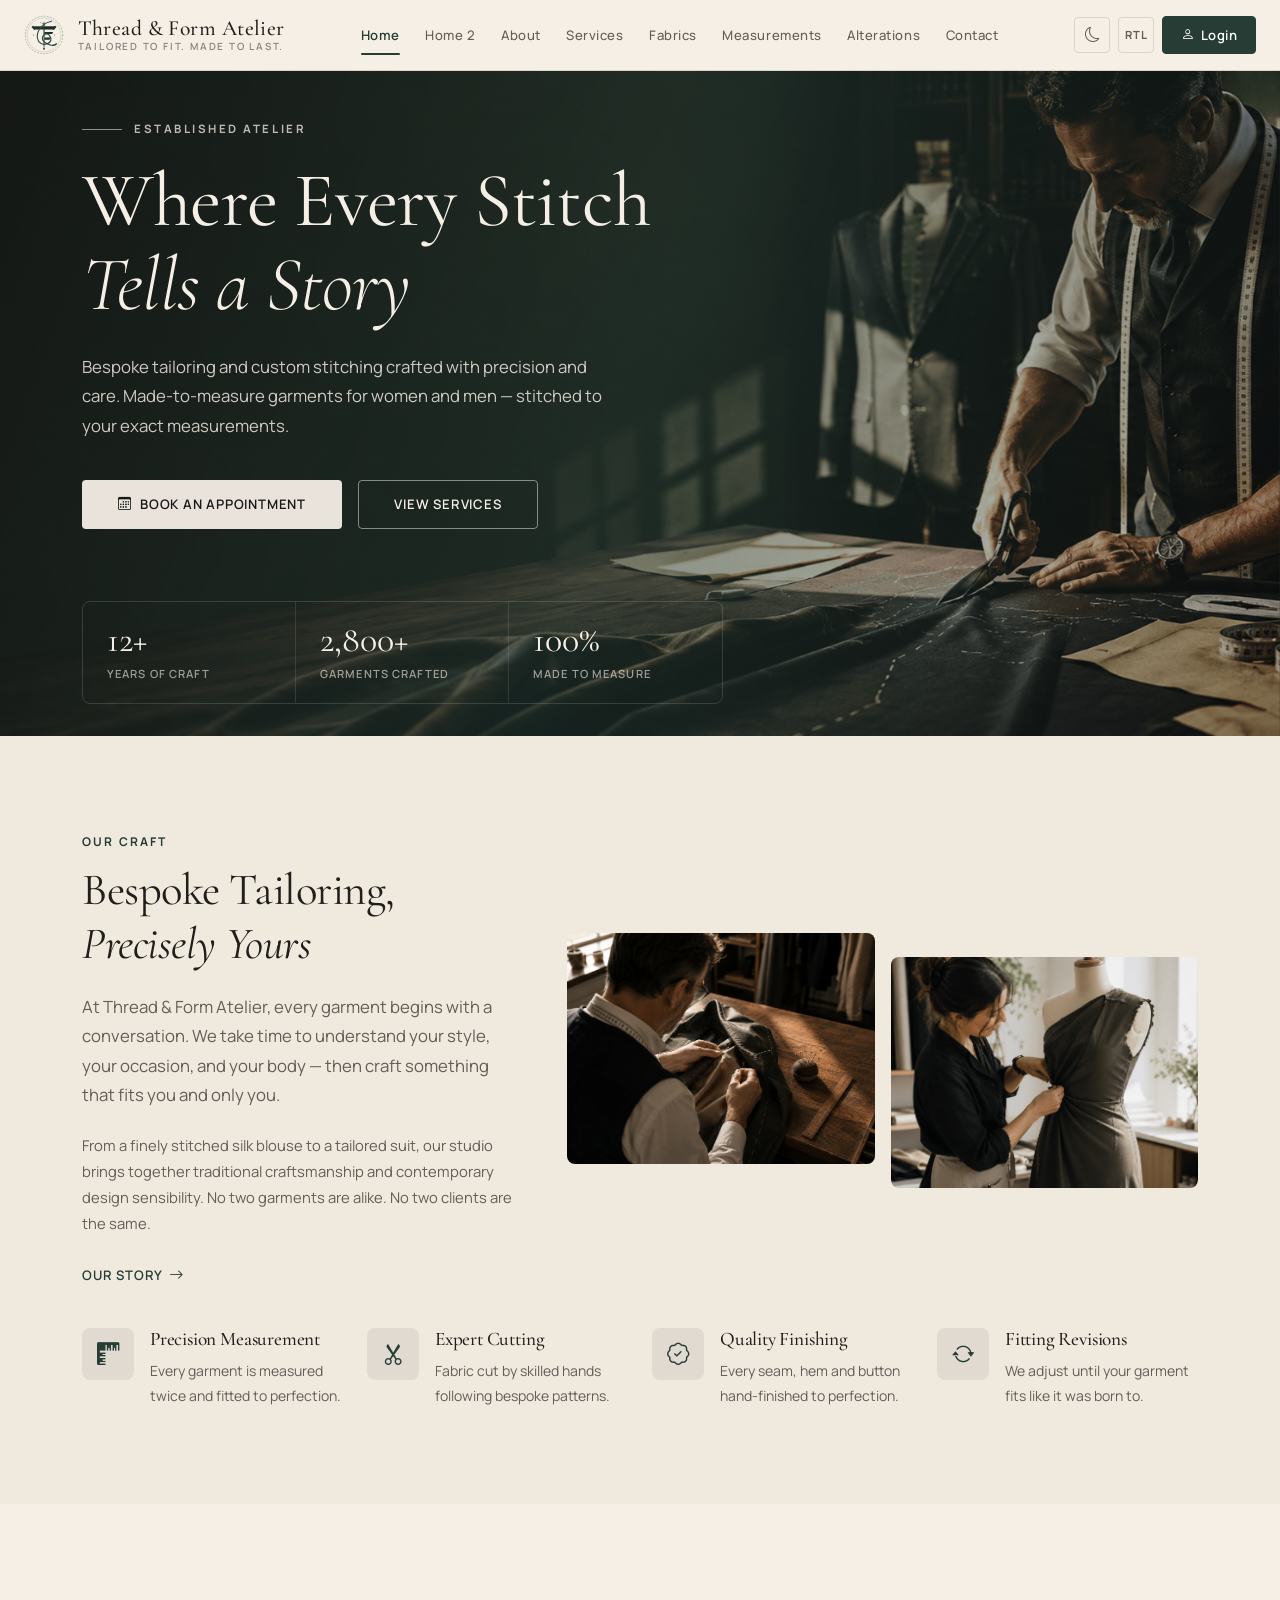
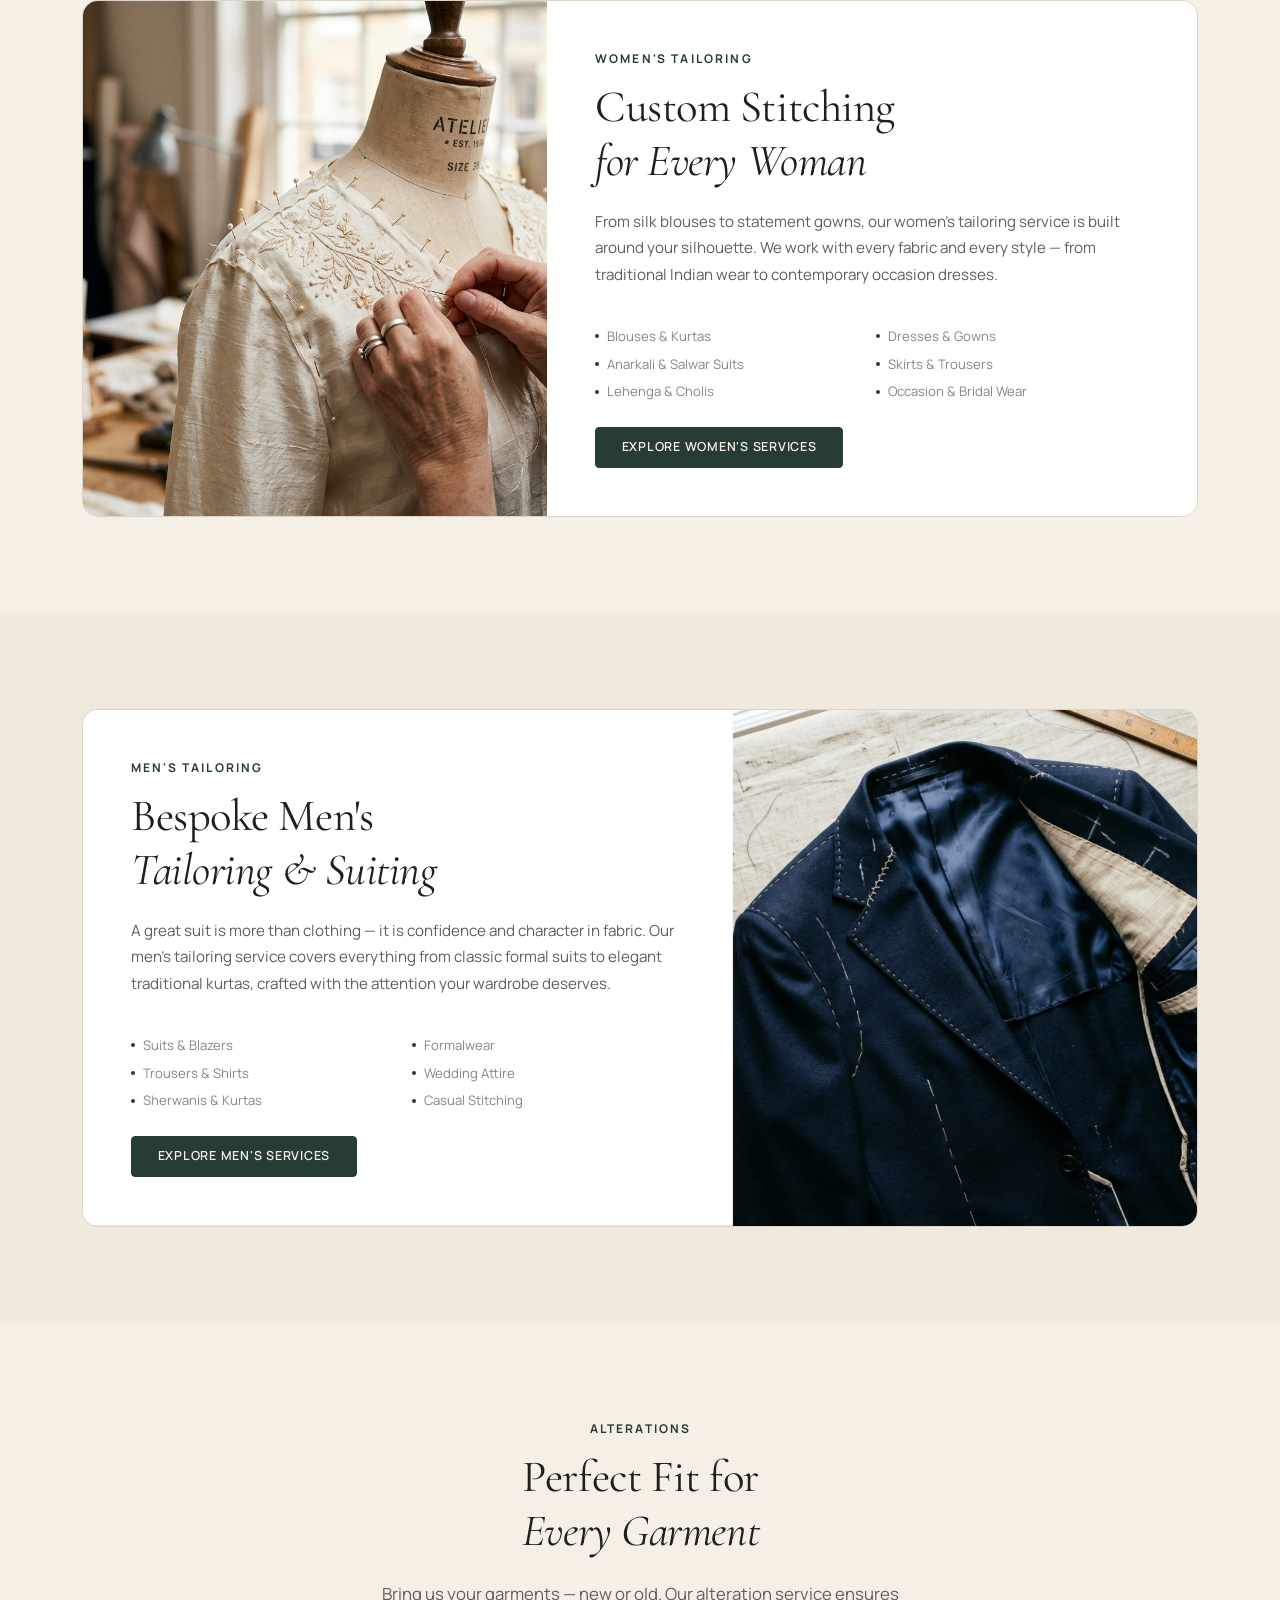
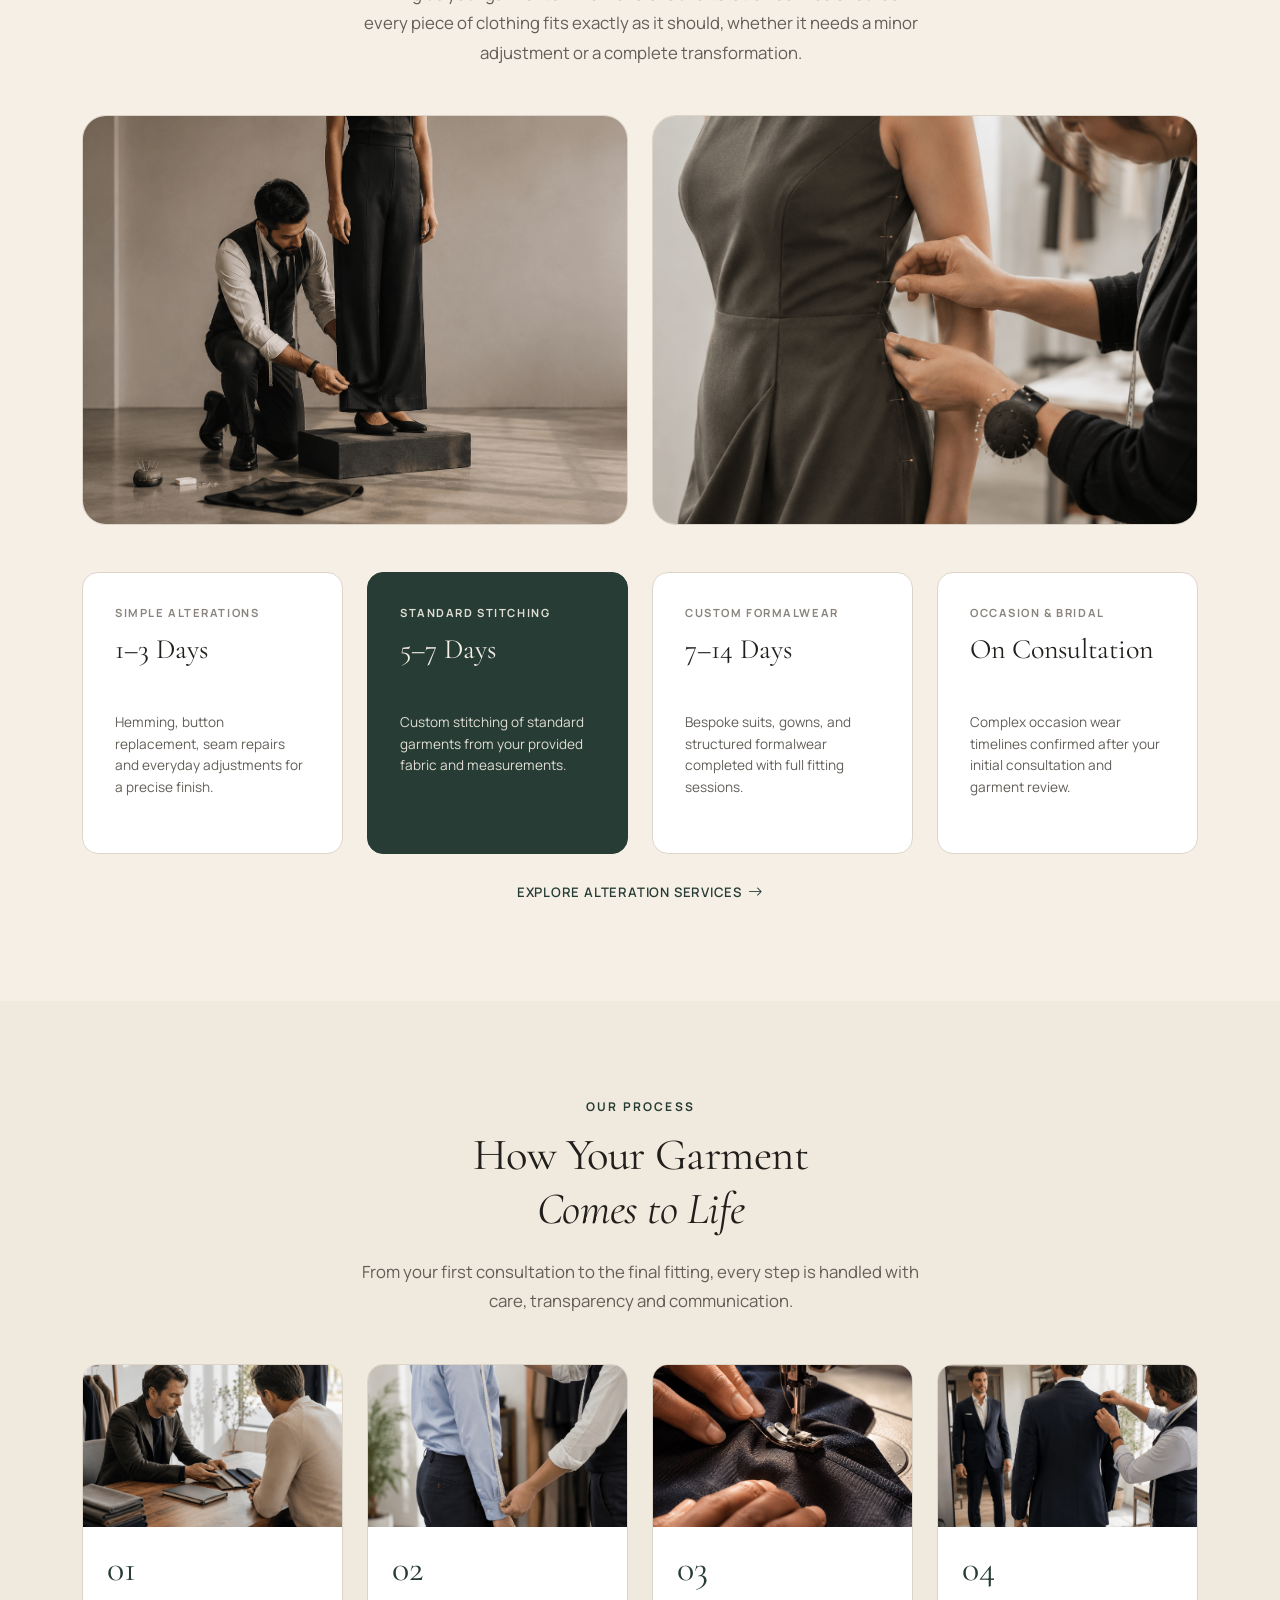
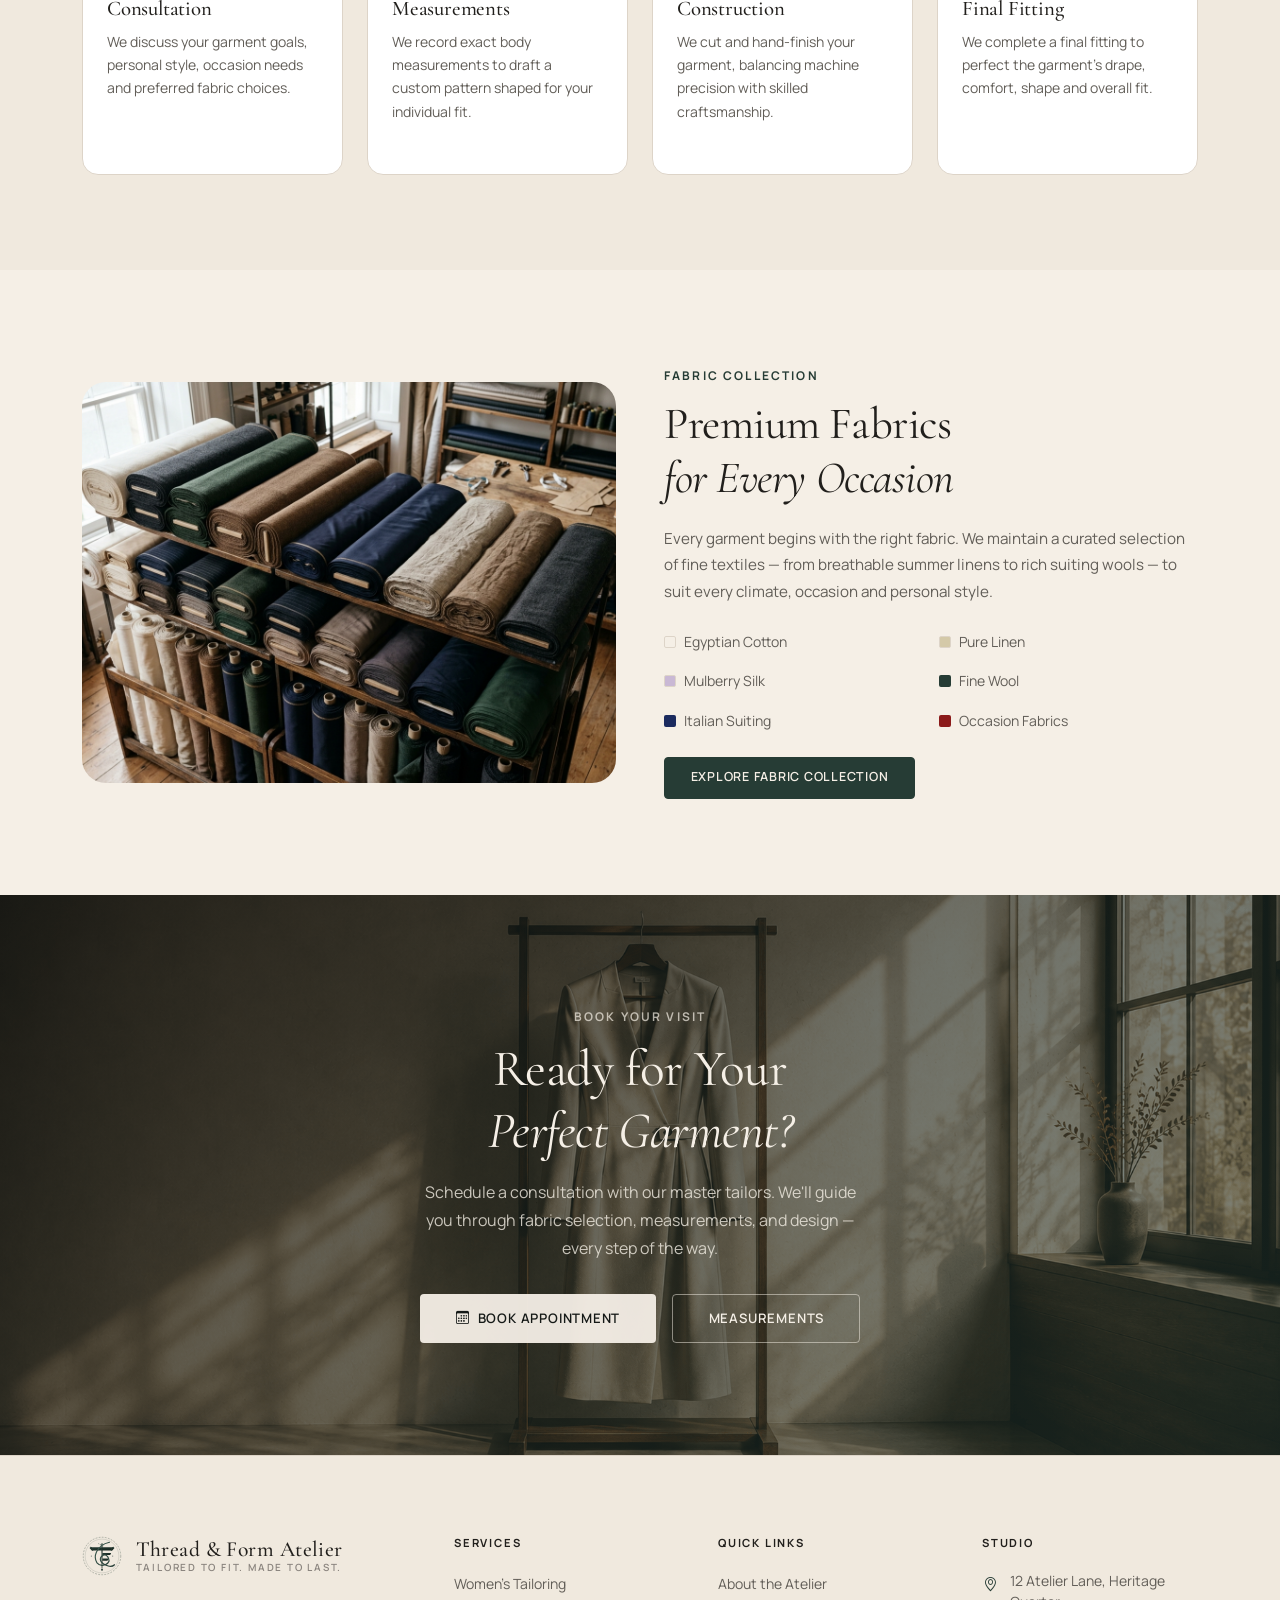
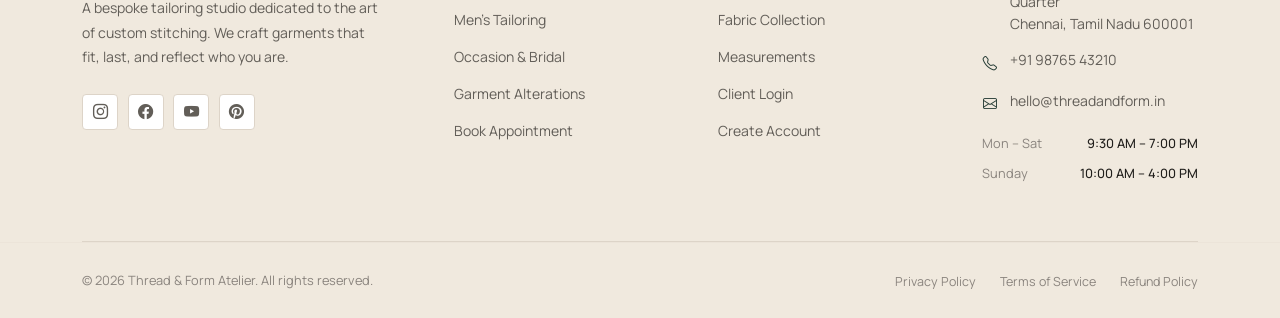
==== index.html @ ac190dfa "initial changes committed" ====
<!DOCTYPE html>
<html lang="en" dir="ltr" data-theme="light">
<head>
  <meta charset="UTF-8" />
  <meta name="viewport" content="width=device-width, initial-scale=1.0" />
  <meta name="description" content="Thread &amp; Form Atelier — Bespoke tailoring studio specializing in custom stitching, alterations, and made-to-measure clothing for men and women. Tailored to Fit. Made to Last." />
  <title>Thread &amp; Form Atelier | Bespoke Tailoring Studio</title>

  <!-- Bootstrap 5 -->
  <link rel="stylesheet" href="https://cdn.jsdelivr.net/npm/bootstrap@5.3.3/dist/css/bootstrap.min.css" />
  <!-- Bootstrap Icons -->
  <link rel="stylesheet" href="https://cdn.jsdelivr.net/npm/bootstrap-icons@1.11.3/font/bootstrap-icons.min.css" />
  <!-- Theme & RTL scripts (before CSS to prevent FOUC) -->
  <script src="assets/js/theme.js"></script>
  <script src="assets/js/rtl.js"></script>
  <!-- CSS -->
  <link rel="stylesheet" href="assets/css/main.css" />
  <link rel="stylesheet" href="assets/css/header.css" />
  <link rel="stylesheet" href="assets/css/banner.css" />
  <link rel="stylesheet" href="assets/css/buttons.css" />
  <link rel="stylesheet" href="assets/css/cards.css" />
  <link rel="stylesheet" href="assets/css/forms.css" />
  <link rel="stylesheet" href="assets/css/footer.css" />
  <link rel="stylesheet" href="assets/css/dark-theme.css" />
  <link rel="stylesheet" href="assets/css/rtl.css" />
  <link rel="stylesheet" href="assets/css/desktop.css" />
  <link rel="stylesheet" href="assets/css/tablet.css" />
  <link rel="stylesheet" href="assets/css/mobile.css" />
</head>
<body>

<!-- ============================================================
     HEADER
     ============================================================ -->
<header class="site-header" id="site-header" role="banner">
  <div class="container-fluid px-0">
    <nav class="navbar-inner" aria-label="Main navigation">

      <!-- Brand -->
      <a href="index.html" class="navbar-brand-group" aria-label="Thread and Form Atelier — Home">
        <img src="assets/images/common/logo.svg" alt="Thread and Form Atelier logo" class="brand-logo" width="40" height="40" />
        <span class="brand-text">
          <span class="brand-name">Thread &amp; Form Atelier</span>
          <span class="brand-tagline">Tailored to Fit. Made to Last.</span>
        </span>
      </a>

      <!-- Desktop Navigation -->
      <ul class="navbar-nav-center" role="list">
        <li><a href="index.html" class="nav-item-link active" aria-current="page">Home</a></li>
        <li><a href="home2.html" class="nav-item-link">Home 2</a></li>
        <li><a href="about.html" class="nav-item-link">About</a></li>
        <li><a href="services.html" class="nav-item-link">Services</a></li>
        <li><a href="fabrics.html" class="nav-item-link">Fabrics</a></li>
        <li><a href="measurement-guide.html" class="nav-item-link">Measurements</a></li>
        <li><a href="alterations.html" class="nav-item-link">Alterations</a></li>
        <li><a href="contact.html" class="nav-item-link">Contact</a></li>
      </ul>

      <!-- Right Controls -->
      <div class="navbar-controls">
        <button class="ctrl-btn" data-theme-toggle id="desktop-theme-toggle" title="Toggle Dark Mode" aria-label="Toggle Dark Mode">
          <i class="bi bi-moon theme-icon"></i>
        </button>
        <button class="ctrl-btn" data-dir-toggle id="desktop-dir-toggle" title="Toggle RTL" aria-label="Toggle RTL">
          <span class="ctrl-btn-label dir-label">RTL</span>
        </button>
        <a href="login.html" class="btn-nav-login" id="nav-login-btn">
          <i class="bi bi-person"></i> Login
        </a>
      </div>

      <!-- Mobile Toggler -->
      <button class="navbar-toggler" id="mobile-toggler" aria-label="Open navigation menu" aria-expanded="false" aria-controls="mobile-drawer">
        <span class="toggler-bar"></span>
        <span class="toggler-bar"></span>
        <span class="toggler-bar"></span>
      </button>

    </nav>
  </div>
</header>

<!-- Mobile Drawer -->
<nav class="mobile-nav-drawer" id="mobile-drawer" aria-label="Mobile navigation">
  <ul class="mobile-nav-list" role="list">
    <li><a href="index.html" class="active">Home</a></li>
    <li><a href="home2.html">Home 2</a></li>
    <li><a href="about.html">About</a></li>
    <li><a href="services.html">Services</a></li>
    <li><a href="fabrics.html">Fabrics</a></li>
    <li><a href="measurement-guide.html">Measurements</a></li>
    <li><a href="alterations.html">Alterations</a></li>
    <li><a href="contact.html">Contact</a></li>
  </ul>
  <div class="mobile-nav-controls">
    <button class="ctrl-btn" data-theme-toggle id="mobile-theme-toggle" title="Toggle Dark Mode" aria-label="Toggle Dark Mode">
      <i class="bi bi-moon theme-icon"></i>
    </button>
    <button class="ctrl-btn" data-dir-toggle id="mobile-dir-toggle" title="Toggle RTL" aria-label="Toggle RTL">
      <span class="ctrl-btn-label dir-label">RTL</span>
    </button>
    <a href="login.html" class="btn-nav-login" id="mobile-login-btn">
      <i class="bi bi-person"></i> Login
    </a>
  </div>
</nav>

<!-- ============================================================
     HERO — Tailor at Cutting Table
     ============================================================ -->
<main id="main-content">
<section class="hero" aria-label="Bespoke tailoring hero">
  <img
    src="assets/images/hero/home1.png"
    alt="Master tailor cutting fabric at a professional atelier cutting table"
    class="hero-image-bg"
    fetchpriority="high"
  />
  <div class="hero-overlay" aria-hidden="true"></div>
  <div class="hero-content">
    <div class="container">
      <div class="row">
        <div class="col-lg-8 col-xl-7">
          <p class="hero-label">
            <span>Established Atelier</span>
          </p>
          <h1 class="hero-title">
            Where Every Stitch<br><em>Tells a Story</em>
          </h1>
          <p class="hero-subtitle">
            Bespoke tailoring and custom stitching crafted with precision and care. 
            Made-to-measure garments for women and men — stitched to your exact measurements.
          </p>
          <div class="hero-cta-group">
            <a href="contact.html" class="btn btn-white btn-lg" id="hero-book-btn">
              <i class="bi bi-calendar3"></i> Book an Appointment
            </a>
            <a href="services.html" class="btn btn-outline-white btn-lg" id="hero-services-btn">
              View Services
            </a>
          </div>
        </div>
      </div>
      <!-- Stats -->
      <div class="row mt-5">
        <div class="col-lg-8 col-xl-7">
          <div class="hero-stats">
            <div class="hero-stat-item">
              <div class="hero-stat-num">12+</div>
              <div class="hero-stat-text">Years of Craft</div>
            </div>
            <div class="hero-stat-item">
              <div class="hero-stat-num">2,800+</div>
              <div class="hero-stat-text">Garments Crafted</div>
            </div>
            <div class="hero-stat-item">
              <div class="hero-stat-num">100%</div>
              <div class="hero-stat-text">Made to Measure</div>
            </div>
          </div>
        </div>
      </div>
    </div>
  </div>
</section>

<!-- ============================================================
     SECTION 1 — Bespoke Tailoring Introduction
     ============================================================ -->
<section class="section-alt" aria-labelledby="intro-heading">
  <div class="container">
    <div class="row align-items-center g-5">
      <div class="col-lg-5 fade-in">
        <span class="section-label">Our Craft</span>
        <h2 class="section-title" id="intro-heading">
          Bespoke Tailoring,<br><em>Precisely Yours</em>
        </h2>
        <p class="section-subtitle mb-4">
          At Thread &amp; Form Atelier, every garment begins with a conversation. 
          We take time to understand your style, your occasion, and your body — 
          then craft something that fits you and only you.
        </p>
        <p class="mb-4" style="font-size:0.925rem; color: var(--color-body);">
          From a finely stitched silk blouse to a tailored suit, our studio brings 
          together traditional craftsmanship and contemporary design sensibility. 
          No two garments are alike. No two clients are the same.
        </p>
        <a href="about.html" class="btn-link" id="intro-about-link">
          Our Story <i class="bi bi-arrow-right btn-link-arrow"></i>
        </a>
      </div>
      <div class="col-lg-7 fade-in">
        <div class="row g-3 craft-images-row">
          <div class="col-6 craft-img-col">
            <div class="img-frame ratio-4-3">
              <img src="assets/images/pages/bespoke-1.png" alt="Custom women's blouse being hand-stitched on a dress form" class="img-cover" loading="lazy" />
            </div>
          </div>
          <div class="col-6 pt-4 craft-img-col">
            <div class="img-frame ratio-4-3">
              <img src="assets/images/pages/bespoke-2.png" alt="Close-up of expert hand stitching on charcoal wool fabric" class="img-cover" loading="lazy" />
            </div>
          </div>
        </div>
      </div>
    </div>

    <!-- 4 Value Props -->
    <div class="row g-4 mt-3 craft-value-grid">
      <div class="col-sm-6 col-lg-3 fade-in">
        <div class="d-flex gap-3 align-items-start">
          <div class="service-icon-wrap flex-shrink-0">
            <i class="bi bi-rulers"></i>
          </div>
          <div>
            <h5 style="font-family: var(--font-heading); font-size:1.2rem; color:var(--color-heading);">Precision Measurement</h5>
            <p style="font-size:0.875rem; margin-top:0.35rem;">Every garment is measured twice and fitted to perfection.</p>
          </div>
        </div>
      </div>
      <div class="col-sm-6 col-lg-3 fade-in">
        <div class="d-flex gap-3 align-items-start">
          <div class="service-icon-wrap flex-shrink-0">
            <i class="bi bi-scissors"></i>
          </div>
          <div>
            <h5 style="font-family: var(--font-heading); font-size:1.2rem; color:var(--color-heading);">Expert Cutting</h5>
            <p style="font-size:0.875rem; margin-top:0.35rem;">Fabric cut by skilled hands following bespoke patterns.</p>
          </div>
        </div>
      </div>
      <div class="col-sm-6 col-lg-3 fade-in">
        <div class="d-flex gap-3 align-items-start">
          <div class="service-icon-wrap flex-shrink-0">
            <i class="bi bi-patch-check"></i>
          </div>
          <div>
            <h5 style="font-family: var(--font-heading); font-size:1.2rem; color:var(--color-heading);">Quality Finishing</h5>
            <p style="font-size:0.875rem; margin-top:0.35rem;">Every seam, hem and button hand-finished to perfection.</p>
          </div>
        </div>
      </div>
      <div class="col-sm-6 col-lg-3 fade-in">
        <div class="d-flex gap-3 align-items-start">
          <div class="service-icon-wrap flex-shrink-0">
            <i class="bi bi-arrow-repeat"></i>
          </div>
          <div>
            <h5 style="font-family: var(--font-heading); font-size:1.2rem; color:var(--color-heading);">Fitting Revisions</h5>
            <p style="font-size:0.875rem; margin-top:0.35rem;">We adjust until your garment fits like it was born to.</p>
          </div>
        </div>
      </div>
    </div>
  </div>
</section>

<!-- ============================================================
     SECTION 2 — Women's Stitching
     ============================================================ -->
<section aria-labelledby="womens-heading">
  <div class="container">
    <div class="row align-items-stretch g-0 rounded-4 overflow-hidden" style="border:1px solid var(--color-border);">
      <!-- Image Left -->
      <div class="col-lg-5" style="min-height:460px; position:relative;">
        <img
          src="assets/images/pages/womens-stitching.jpg"
          alt="Elegant women's garment being stitched with embroidery detail"
          style="position:absolute;inset:0;width:100%;height:100%;object-fit:cover;object-position:center;"
          loading="lazy"
        />
      </div>
      <!-- Content Right -->
      <div class="col-lg-7 p-5 bg-card fade-in">
        <span class="section-label">Women's Tailoring</span>
        <h2 class="section-title" id="womens-heading">
          Custom Stitching<br><em>for Every Woman</em>
        </h2>
        <p class="mb-4" style="font-size:0.95rem; color:var(--color-body);">
          From silk blouses to statement gowns, our women's tailoring service is built 
          around your silhouette. We work with every fabric and every style — from 
          traditional Indian wear to contemporary occasion dresses.
        </p>
        <div class="row g-2 mb-4 tailoring-service-grid">
          <div class="col-6">
            <ul class="service-list">
              <li>Blouses &amp; Kurtas</li>
              <li>Anarkali &amp; Salwar Suits</li>
              <li>Lehenga &amp; Cholis</li>
            </ul>
          </div>
          <div class="col-6">
            <ul class="service-list">
              <li>Dresses &amp; Gowns</li>
              <li>Skirts &amp; Trousers</li>
              <li>Occasion &amp; Bridal Wear</li>
            </ul>
          </div>
        </div>
        <a href="services.html" class="btn btn-primary btn-md" id="womens-cta-btn">
          Explore Women's Services
        </a>
      </div>
    </div>
  </div>
</section>

<!-- ============================================================
     SECTION 3 — Men's Tailoring
     ============================================================ -->
<section class="section-alt" aria-labelledby="mens-heading">
  <div class="container">
    <div class="row align-items-stretch g-0 rounded-4 overflow-hidden" style="border:1px solid var(--color-border);">
      <!-- Content Left -->
      <div class="col-lg-7 p-5 bg-card fade-in" style="order:1;">
        <span class="section-label">Men's Tailoring</span>
        <h2 class="section-title" id="mens-heading">
          Bespoke Men's<br><em>Tailoring &amp; Suiting</em>
        </h2>
        <p class="mb-4" style="font-size:0.95rem; color:var(--color-body);">
          A great suit is more than clothing — it is confidence and character in fabric. 
          Our men's tailoring service covers everything from classic formal suits to 
          elegant traditional kurtas, crafted with the attention your wardrobe deserves.
        </p>
        <div class="row g-2 mb-4 tailoring-service-grid">
          <div class="col-6">
            <ul class="service-list">
              <li>Suits &amp; Blazers</li>
              <li>Trousers &amp; Shirts</li>
              <li>Sherwanis &amp; Kurtas</li>
            </ul>
          </div>
          <div class="col-6">
            <ul class="service-list">
              <li>Formalwear</li>
              <li>Wedding Attire</li>
              <li>Casual Stitching</li>
            </ul>
          </div>
        </div>
        <a href="services.html" class="btn btn-primary btn-md" id="mens-cta-btn">
          Explore Men's Services
        </a>
      </div>
      <!-- Image Right -->
      <div class="col-lg-5" style="min-height:460px; position:relative; order:2;">
        <img
          src="assets/images/pages/mens-tailoring.jpg"
          alt="Bespoke men's suit jacket with hand-stitched lapel details on cutting table"
          style="position:absolute;inset:0;width:100%;height:100%;object-fit:cover;object-position:center;"
          loading="lazy"
        />
      </div>
    </div>
  </div>
</section>

<!-- ============================================================
     SECTION 4 — Alterations & Perfect Fit
     ============================================================ -->
<section aria-labelledby="alterations-heading">
  <div class="container">
    <div class="row justify-content-center mb-5">
      <div class="col-lg-7 text-center fade-in">
        <span class="section-label">Alterations</span>
        <h2 class="section-title" id="alterations-heading">
          Perfect Fit for<br><em>Every Garment</em>
        </h2>
        <p class="section-subtitle mx-auto">
          Bring us your garments — new or old. Our alteration service ensures every 
          piece of clothing fits exactly as it should, whether it needs a minor adjustment 
          or a complete transformation.
        </p>
      </div>
    </div>

    <!-- Two-Image Grid -->
    <div class="row g-4 mb-5 fade-in">
      <div class="col-md-6">
        <div class="img-frame ratio-4-3" style="border-radius: var(--radius-xl); overflow: hidden; border: 1px solid var(--color-border);">
          <img src="assets/images/hero/alter-hero.png" alt="Tailor measuring and fitting suit jacket for alteration" class="img-cover" loading="lazy" />
        </div>
      </div>
      <div class="col-md-6">
        <div class="img-frame ratio-4-3" style="border-radius: var(--radius-xl); overflow: hidden; border: 1px solid var(--color-border);">
          <img src="assets/images/pages/alteration-1.png" alt="Hand-stitching lapel alteration details in atelier" class="img-cover" loading="lazy" />
        </div>
      </div>
    </div>

    <!-- 4 Grids Aligned Below -->
    <div class="row g-4">
      <div class="col-md-6 col-lg-3 fade-in">
        <div class="turnaround-card">
          <span class="turnaround-service">Simple Alterations</span>
          <div class="turnaround-time">1–3 Days</div>
          <p class="turnaround-desc">Hemming, button replacement, seam repairs and everyday adjustments for a precise finish.</p>
        </div>
      </div>
      <div class="col-md-6 col-lg-3 fade-in">
        <div class="turnaround-card featured">
          <span class="turnaround-service">Standard Stitching</span>
          <div class="turnaround-time">5–7 Days</div>
          <p class="turnaround-desc">Custom stitching of standard garments from your provided fabric and measurements.</p>
        </div>
      </div>
      <div class="col-md-6 col-lg-3 fade-in">
        <div class="turnaround-card">
          <span class="turnaround-service">Custom Formalwear</span>
          <div class="turnaround-time">7–14 Days</div>
          <p class="turnaround-desc">Bespoke suits, gowns, and structured formalwear completed with full fitting sessions.</p>
        </div>
      </div>
      <div class="col-md-6 col-lg-3 fade-in">
        <div class="turnaround-card">
          <span class="turnaround-service">Occasion &amp; Bridal</span>
          <div class="turnaround-time">On Consultation</div>
          <p class="turnaround-desc">Complex occasion wear timelines confirmed after your initial consultation and garment review.</p>
        </div>
      </div>
    </div>
    <div class="text-center mt-4">
      <a href="alterations.html" class="btn-link" id="alterations-explore-link">
        Explore Alteration Services <i class="bi bi-arrow-right btn-link-arrow"></i>
      </a>
    </div>
  </div>
</section>

<!-- ============================================================
     SECTION 5 — Tailoring Process
     ============================================================ -->
<section class="section-alt" aria-labelledby="process-heading">
  <div class="container">
    <div class="row justify-content-center mb-5">
      <div class="col-lg-7 text-center fade-in">
        <span class="section-label">Our Process</span>
        <h2 class="section-title" id="process-heading">
          How Your Garment<br><em>Comes to Life</em>
        </h2>
        <p class="section-subtitle mx-auto">
          From your first consultation to the final fitting, every step is handled with 
          care, transparency and communication.
        </p>
      </div>
    </div>
    <div class="row g-4">
      <!-- Step 1 -->
      <div class="col-sm-6 col-lg-3 fade-in">
        <div class="process-step">
          <div class="process-step-img-wrap">
            <img src="assets/images/pages/our-process-step-1.png" alt="Personal tailoring consultation in studio" class="process-step-img" loading="lazy" />
          </div>
          <div class="process-step-body">
            <div class="process-step-num">01</div>
            <div class="process-step-content">
              <h3 class="process-step-title">Consultation</h3>
              <p class="process-step-desc">We discuss your garment goals, personal style, occasion needs and preferred fabric choices.</p>
            </div>
          </div>
        </div>
      </div>
      <!-- Step 2 -->
      <div class="col-sm-6 col-lg-3 fade-in">
        <div class="process-step">
          <div class="process-step-img-wrap">
            <img src="assets/images/pages/our-process-step-2.png" alt="Taking precise body measurements on dress form" class="process-step-img" loading="lazy" />
          </div>
          <div class="process-step-body">
            <div class="process-step-num">02</div>
            <div class="process-step-content">
              <h3 class="process-step-title">Measurements</h3>
              <p class="process-step-desc">We record exact body measurements to draft a custom pattern shaped for your individual fit.</p>
            </div>
          </div>
        </div>
      </div>
      <!-- Step 3 -->
      <div class="col-sm-6 col-lg-3 fade-in">
        <div class="process-step">
          <div class="process-step-img-wrap">
            <img src="assets/images/pages/our-process-step-3.png" alt="Expert tailor hand-stitching garment seams" class="process-step-img" loading="lazy" />
          </div>
          <div class="process-step-body">
            <div class="process-step-num">03</div>
            <div class="process-step-content">
              <h3 class="process-step-title">Construction</h3>
              <p class="process-step-desc">We cut and hand-finish your garment, balancing machine precision with skilled craftsmanship.</p>
            </div>
          </div>
        </div>
      </div>
      <!-- Step 4 -->
      <div class="col-sm-6 col-lg-3 fade-in">
        <div class="process-step">
          <div class="process-step-img-wrap">
            <img src="assets/images/pages/our-process-step-4.png" alt="Tailor fitting custom garment during final session" class="process-step-img" loading="lazy" />
          </div>
          <div class="process-step-body">
            <div class="process-step-num">04</div>
            <div class="process-step-content">
              <h3 class="process-step-title">Final Fitting</h3>
              <p class="process-step-desc">We complete a final fitting to perfect the garment’s drape, comfort, shape and overall fit.</p>
            </div>
          </div>
        </div>
      </div>
    </div>
  </div>
</section>

<!-- ============================================================
     SECTION 6 — Fabric & Finish Showcase
     ============================================================ -->
<section aria-labelledby="fabrics-heading">
  <div class="container">
    <div class="row align-items-center g-5">
      <div class="col-lg-6 fade-in">
        <div class="img-frame" style="border-radius: var(--radius-xl); overflow:hidden;">
          <img
            src="assets/images/sections/fabric-selection.jpg"
            alt="Premium fabric rolls arranged in a tailoring studio showing wool, silk, linen and cotton"
            style="width:100%; aspect-ratio:4/3; object-fit:cover;"
            loading="lazy"
          />
        </div>
      </div>
      <div class="col-lg-6 fade-in">
        <span class="section-label">Fabric Collection</span>
        <h2 class="section-title" id="fabrics-heading">
          Premium Fabrics<br><em>for Every Occasion</em>
        </h2>
        <p class="mb-4" style="font-size:0.95rem; color:var(--color-body);">
          Every garment begins with the right fabric. We maintain a curated selection 
          of fine textiles — from breathable summer linens to rich suiting wools — 
          to suit every climate, occasion and personal style.
        </p>
        <div class="row g-3 mb-4">
          <div class="col-6">
            <div class="d-flex align-items-center gap-2">
              <div style="width:12px;height:12px;border-radius:2px;background:#F5EFE6;border:1px solid #DDD4C8;flex-shrink:0;"></div>
              <span style="font-size:0.875rem;color:var(--color-body);">Egyptian Cotton</span>
            </div>
          </div>
          <div class="col-6">
            <div class="d-flex align-items-center gap-2">
              <div style="width:12px;height:12px;border-radius:2px;background:#d4c9a8;border:1px solid #DDD4C8;flex-shrink:0;"></div>
              <span style="font-size:0.875rem;color:var(--color-body);">Pure Linen</span>
            </div>
          </div>
          <div class="col-6">
            <div class="d-flex align-items-center gap-2">
              <div style="width:12px;height:12px;border-radius:2px;background:#c9b8d4;border:1px solid #DDD4C8;flex-shrink:0;"></div>
              <span style="font-size:0.875rem;color:var(--color-body);">Mulberry Silk</span>
            </div>
          </div>
          <div class="col-6">
            <div class="d-flex align-items-center gap-2">
              <div style="width:12px;height:12px;border-radius:2px;background:#263C35;flex-shrink:0;"></div>
              <span style="font-size:0.875rem;color:var(--color-body);">Fine Wool</span>
            </div>
          </div>
          <div class="col-6">
            <div class="d-flex align-items-center gap-2">
              <div style="width:12px;height:12px;border-radius:2px;background:#1a2a5e;flex-shrink:0;"></div>
              <span style="font-size:0.875rem;color:var(--color-body);">Italian Suiting</span>
            </div>
          </div>
          <div class="col-6">
            <div class="d-flex align-items-center gap-2">
              <div style="width:12px;height:12px;border-radius:2px;background:#8b1a1a;flex-shrink:0;"></div>
              <span style="font-size:0.875rem;color:var(--color-body);">Occasion Fabrics</span>
            </div>
          </div>
        </div>
        <a href="fabrics.html" class="btn btn-primary btn-md" id="fabrics-explore-btn">
          Explore Fabric Collection
        </a>
      </div>
    </div>
  </div>
</section>

<!-- ============================================================
     SECTION 7 — Appointment CTA
     ============================================================ -->
<section
  class="cta-section position-relative overflow-hidden"
  aria-labelledby="cta-heading"
  style="padding: 7rem 0;"
>
  <img
    src="assets/images/cta/home1-cta.png"
    alt="Tailor's measuring tape and tools in the atelier studio"
    style="position:absolute;inset:0;width:100%;height:100%;object-fit:cover;object-position:center;"
    loading="lazy"
    aria-hidden="true"
  />
  <div class="overlay-dark" aria-hidden="true"></div>
  <div class="container position-relative" style="z-index:2;">
    <div class="row justify-content-center">
      <div class="col-lg-7 text-center">
        <span class="section-label" style="color:rgba(245,239,230,0.7);">Book Your Visit</span>
        <h2 class="cta-title" id="cta-heading" style="color:#F5EFE6; font-family:var(--font-heading); font-size:clamp(2rem,4vw,3.25rem); margin-bottom:1rem;">
          Ready for Your<br><em>Perfect Garment?</em>
        </h2>
        <p style="color:rgba(245,239,230,0.78); font-size:1rem; max-width:460px; margin:0 auto 2rem; line-height:1.75;">
          Schedule a consultation with our master tailors. We'll guide you through 
          fabric selection, measurements, and design — every step of the way.
        </p>
        <div class="cta-buttons d-flex justify-content-center gap-3 flex-wrap">
          <a href="contact.html" class="btn btn-white btn-lg" id="cta-book-btn">
            <i class="bi bi-calendar3"></i> Book Appointment
          </a>
          <a href="measurement-guide.html" class="btn btn-outline-white btn-lg" id="cta-measure-btn">
            Measurements
          </a>
        </div>
      </div>
    </div>
  </div>
</section>

</main>

<!-- ============================================================
     FOOTER
     ============================================================ -->
<footer class="site-footer" role="contentinfo">
  <div class="container">
    <div class="footer-top">

      <!-- Brand Column -->
      <div class="footer-brand">
        <a href="index.html" class="navbar-brand-group footer-brand-group" aria-label="Thread and Form Atelier — Home">
          <img src="assets/images/common/logo.svg" alt="Thread and Form Atelier logo" class="brand-logo" width="40" height="40" />
          <span class="brand-text">
            <span class="brand-name">Thread &amp; Form Atelier</span>
            <span class="brand-tagline">TAILORED TO FIT. MADE TO LAST.</span>
          </span>
        </a>
        <p class="footer-about">
          A bespoke tailoring studio dedicated to the art of custom stitching. 
          We craft garments that fit, last, and reflect who you are.
        </p>
        <div class="footer-social" aria-label="Social media links">
          <a href="#" class="footer-social-link" aria-label="Follow us on Instagram"><i class="bi bi-instagram" aria-hidden="true"></i></a>
          <a href="#" class="footer-social-link" aria-label="Follow us on Facebook"><i class="bi bi-facebook" aria-hidden="true"></i></a>
          <a href="#" class="footer-social-link" aria-label="Watch us on YouTube"><i class="bi bi-youtube" aria-hidden="true"></i></a>
          <a href="#" class="footer-social-link" aria-label="Connect on Pinterest"><i class="bi bi-pinterest" aria-hidden="true"></i></a>
        </div>
      </div>

      <!-- Services Column -->
      <div>
        <h2 class="footer-col-title">Services</h2>
        <ul class="footer-nav-list" role="list">
          <li><a href="services.html">Women's Tailoring</a></li>
          <li><a href="services.html">Men's Tailoring</a></li>
          <li><a href="services.html">Occasion &amp; Bridal</a></li>
          <li><a href="alterations.html">Garment Alterations</a></li>
          <li><a href="contact.html">Book Appointment</a></li>
        </ul>
      </div>

      <!-- Quick Links Column -->
      <div>
        <h2 class="footer-col-title">Quick Links</h2>
        <ul class="footer-nav-list" role="list">
          <li><a href="about.html">About the Atelier</a></li>
          <li><a href="fabrics.html">Fabric Collection</a></li>
          <li><a href="measurement-guide.html">Measurements</a></li>
          <li><a href="login.html">Client Login</a></li>
          <li><a href="signup.html">Create Account</a></li>
        </ul>
      </div>

      <!-- Studio Info Column -->
      <div>
        <h2 class="footer-col-title">Studio</h2>
        <div class="footer-studio-item">
          <i class="bi bi-geo-alt footer-studio-icon" aria-hidden="true"></i>
          <p class="footer-studio-text">12 Atelier Lane, Heritage Quarter<br>Chennai, Tamil Nadu 600001</p>
        </div>
        <div class="footer-studio-item">
          <i class="bi bi-telephone footer-studio-icon" aria-hidden="true"></i>
          <p class="footer-studio-text">+91 98765 43210</p>
        </div>
        <div class="footer-studio-item">
          <i class="bi bi-envelope footer-studio-icon" aria-hidden="true"></i>
          <p class="footer-studio-text">hello@threadandform.in</p>
        </div>
        <div class="footer-hours mt-3">
          <div class="footer-hours-row">
            <span class="footer-hours-day">Mon – Sat</span>
            <span class="footer-hours-time">9:30 AM – 7:00 PM</span>
          </div>
          <div class="footer-hours-row">
            <span class="footer-hours-day">Sunday</span>
            <span class="footer-hours-time">10:00 AM – 4:00 PM</span>
          </div>
        </div>
      </div>

    </div><!-- /.footer-top -->
  </div>

  <hr class="footer-divider" />

  <div class="container">
    <div class="footer-bottom">
      <p class="footer-copyright">
        &copy; 2026 Thread &amp; Form Atelier. All rights reserved.
      </p>
      <ul class="footer-bottom-links" role="list">
        <li><a href="#">Privacy Policy</a></li>
        <li><a href="#">Terms of Service</a></li>
        <li><a href="#">Refund Policy</a></li>
      </ul>
    </div>
  </div>
</footer>

<!-- Bootstrap JS -->
<script src="https://cdn.jsdelivr.net/npm/bootstrap@5.3.3/dist/js/bootstrap.bundle.min.js"></script>
<!-- Site JS -->
<script src="assets/js/main.js"></script>

</body>
</html>
---- assets/css/main.css ----
/* ============================================================
   Thread & Form Atelier — main.css
   Core design tokens, base reset, typography, utilities
   ============================================================ */

/* Google Fonts */
@import url('https://fonts.googleapis.com/css2?family=Cormorant+Garamond:ital,wght@0,300;0,400;0,500;0,600;0,700;1,300;1,400;1,500&family=Manrope:wght@300;400;500;600;700;800&display=swap');

/* ---- CSS Custom Properties ---- */
:root {
  /* Brand Colors */
  --color-primary:        #263C35;
  --color-primary-hover:  #1e3029;
  --color-primary-light:  #3a5a4f;
  --color-secondary:      #F5EFE6;
  --color-secondary-dark: #EDE4D7;

  /* Typography Colors */
  --color-heading:        #211F1C;
  --color-body:           #625E58;
  --color-muted:          #8A847E;
  --color-border:         #DDD4C8;

  /* Backgrounds */
  --bg-main:              #F5EFE6;
  --bg-card:              #FFFFFF;
  --bg-section-alt:       #F0E9DE;

  /* Accent for text on dark BG */
  --color-accent-on-dark: #AABBAF;

  /* Typography */
  --font-heading: 'Cormorant Garamond', Georgia, serif;
  --font-body:    'Manrope', system-ui, sans-serif;

  /* Sizing */
  --radius-sm:   4px;
  --radius-md:   8px;
  --radius-lg:   16px;
  --radius-xl:   24px;

  /* Shadows */
  --shadow-sm:   0 1px 4px rgba(38,60,53,0.07);
  --shadow-md:   0 4px 16px rgba(38,60,53,0.10);
  --shadow-lg:   0 8px 32px rgba(38,60,53,0.14);
  --shadow-xl:   0 16px 56px rgba(38,60,53,0.18);

  /* Transitions */
  --transition-fast:   0.18s ease;
  --transition-normal: 0.3s ease;
  --transition-slow:   0.5s ease;

  /* Spacing scale */
  --space-xs:  0.5rem;
  --space-sm:  1rem;
  --space-md:  2rem;
  --space-lg:  3rem;
  --space-xl:  5rem;
  --space-xxl: 8rem;

  /* Section vertical padding */
  --section-py: 6rem;
}

/* ---- Dark Theme Variables ---- */
[data-theme="dark"] {
  --bg-main:         #151917;
  --bg-card:         #202622;
  --bg-section-alt:  #1a1f1c;
  --color-heading:   #F5EFE6;
  --color-body:      #C8C2BA;
  --color-muted:     #9A948E;
  --color-border:    #2E3A35;
  --color-primary:   #AABBAF;
  --color-primary-hover: #c5d1c5;
  --color-secondary: #202622;
  --shadow-sm:       0 1px 4px rgba(0,0,0,0.25);
  --shadow-md:       0 4px 16px rgba(0,0,0,0.35);
  --shadow-lg:       0 8px 32px rgba(0,0,0,0.45);
}

/* ---- Base Reset ---- */
*, *::before, *::after {
  box-sizing: border-box;
  margin: 0;
  padding: 0;
}

html {
  scroll-behavior: smooth;
  font-size: 16px;
}

body {
  font-family: var(--font-body);
  color: var(--color-body);
  background-color: var(--bg-main);
  line-height: 1.7;
  -webkit-font-smoothing: antialiased;
  -moz-osx-font-smoothing: grayscale;
  transition: background-color var(--transition-normal), color var(--transition-normal);
  overflow-x: hidden;
}

/* ---- Typography ---- */
h1, h2, h3, h4, h5, h6 {
  font-family: var(--font-heading);
  color: var(--color-heading);
  line-height: 1.2;
  font-weight: 500;
  letter-spacing: -0.01em;
}

h1 { font-size: clamp(2.5rem, 5vw, 4.5rem); font-weight: 400; }
h2 { font-size: clamp(2rem, 3.5vw, 3.25rem); font-weight: 400; }
h3 { font-size: clamp(1.5rem, 2.5vw, 2.25rem); font-weight: 400; }
h4 { font-size: clamp(1.25rem, 2vw, 1.75rem); font-weight: 500; }
h5 { font-size: 1.25rem; font-weight: 500; }
h6 { font-size: 1rem; font-weight: 600; }

p {
  color: var(--color-body);
  line-height: 1.75;
  margin-bottom: 0;
}

a {
  color: var(--color-primary);
  text-decoration: none;
  transition: color var(--transition-fast);
}

a:hover {
  color: var(--color-primary-hover);
}

img {
  max-width: 100%;
  height: auto;
  display: block;
}

/* ---- Section Base ---- */
section {
  padding: var(--section-py) 0;
}

section.section-alt {
  background-color: var(--bg-section-alt);
}

/* ---- Section Headers ---- */
.section-label {
  font-family: var(--font-body);
  font-size: 0.75rem;
  font-weight: 700;
  letter-spacing: 0.18em;
  text-transform: uppercase;
  color: var(--color-primary);
  display: block;
  margin-bottom: 0.75rem;
}

[data-theme="dark"] .section-label {
  color: var(--color-accent-on-dark, #AABBAF);
}

.section-title {
  font-family: var(--font-heading);
  color: var(--color-heading);
  margin-bottom: 1.25rem;
}

.section-subtitle {
  font-size: 1.05rem;
  color: var(--color-body);
  max-width: 560px;
}

/* Keep split section headings visually aligned while allowing them to stack cleanly. */
.team-heading-row {
  row-gap: 1.5rem;
}

.team-heading-title,
.team-heading-copy {
  margin-bottom: 0;
}

.section-header-center {
  text-align: center;
}

.section-header-center .section-subtitle {
  margin: 0 auto;
}

/* ---- Divider ---- */
.divider-ornament {
  display: flex;
  align-items: center;
  gap: 1rem;
  margin-bottom: 1.5rem;
}

.divider-ornament::before,
.divider-ornament::after {
  content: '';
  flex: 1;
  height: 1px;
  background: var(--color-border);
}

.divider-ornament span {
  font-size: 1.25rem;
  color: var(--color-primary);
  opacity: 0.6;
}

/* ---- Tag / Badge ---- */
.tag {
  display: inline-block;
  font-size: 0.7rem;
  font-weight: 700;
  letter-spacing: 0.12em;
  text-transform: uppercase;
  padding: 0.3rem 0.75rem;
  border: 1px solid var(--color-border);
  border-radius: 50px;
  color: var(--color-primary);
  background: transparent;
}

[data-theme="dark"] .tag {
  border-color: var(--color-border);
  color: #AABBAF;
}

/* ---- Utility Classes ---- */
.text-primary    { color: var(--color-primary) !important; }
.text-heading    { color: var(--color-heading) !important; }
.text-muted-body { color: var(--color-muted) !important; }
.bg-primary-brand { background-color: var(--color-primary) !important; }
.bg-secondary-brand { background-color: var(--color-secondary) !important; }
.bg-card         { background-color: var(--bg-card) !important; }

.font-heading { font-family: var(--font-heading) !important; }
.font-body    { font-family: var(--font-body) !important; }

.fw-light     { font-weight: 300 !important; }
.fw-regular   { font-weight: 400 !important; }
.fw-medium    { font-weight: 500 !important; }
.fw-semibold  { font-weight: 600 !important; }
.fw-bold      { font-weight: 700 !important; }

/* Italic serif for editorial accents */
.text-italic-serif {
  font-family: var(--font-heading);
  font-style: italic;
  font-weight: 400;
}

/* ---- Image Cover ---- */
.img-cover {
  width: 100%;
  height: 100%;
  object-fit: cover;
  object-position: center;
}

.img-frame {
  overflow: hidden;
  border-radius: var(--radius-md);
}

/* ---- Overlay ---- */
.overlay-dark {
  position: absolute;
  inset: 0;
  background: linear-gradient(135deg, rgba(21,25,23,0.72) 0%, rgba(38,60,53,0.55) 100%);
}

.overlay-subtle {
  position: absolute;
  inset: 0;
  background: linear-gradient(to bottom, rgba(21,25,23,0.3) 0%, rgba(21,25,23,0.65) 100%);
}

/* ---- Aspect Ratios ---- */
.ratio-4-3  { aspect-ratio: 4/3; }
.ratio-3-2  { aspect-ratio: 3/2; }
.ratio-16-9 { aspect-ratio: 16/9; }
.ratio-1-1  { aspect-ratio: 1/1; }
.ratio-2-3  { aspect-ratio: 2/3; }

/* ---- Thread Ornament ---- */
.thread-ornament {
  display: inline-flex;
  align-items: center;
  gap: 0.5rem;
  font-family: var(--font-body);
  font-size: 0.7rem;
  font-weight: 700;
  letter-spacing: 0.15em;
  text-transform: uppercase;
  color: var(--color-primary);
}

[data-theme="dark"] .thread-ornament {
  color: #AABBAF;
}

.thread-ornament::before {
  content: '';
  display: block;
  width: 32px;
  height: 1px;
  background: currentColor;
}

/* ---- Number Stat ---- */
.stat-number {
  font-family: var(--font-heading);
  font-size: clamp(2.5rem, 4vw, 4rem);
  font-weight: 400;
  color: var(--color-heading);
  line-height: 1;
}

.stat-label {
  font-size: 0.8rem;
  font-weight: 600;
  letter-spacing: 0.1em;
  text-transform: uppercase;
  color: var(--color-muted);
  margin-top: 0.35rem;
}

/* ---- Process Step Number ---- */
.step-number {
  font-family: var(--font-heading);
  font-size: 4rem;
  font-weight: 300;
  color: var(--color-border);
  line-height: 1;
  margin-bottom: 0.5rem;
}

/* ---- Transitions & Trendy Animations ---- */
:root {
  --ease-out-expo: cubic-bezier(0.16, 1, 0.3, 1);
  --ease-spring: cubic-bezier(0.34, 1.56, 0.64, 1);
}

/* Modern Hero Image Scale-In (Ken Burns Smooth Entrance) */
@keyframes heroImageReveal {
  0% {
    transform: scale(1.12);
    filter: blur(3px);
    opacity: 0.82;
  }
  100% {
    transform: scale(1);
    filter: blur(0);
    opacity: 1;
  }
}

/* Trendy Text Line Reveal */
@keyframes revealTextUp {
  0% {
    opacity: 0;
    transform: translateY(32px) scale(0.98);
  }
  100% {
    opacity: 1;
    transform: translateY(0) scale(1);
  }
}

/* Subtle Floating Animation */
@keyframes floatSubtle {
  0%, 100% {
    transform: translateY(0);
  }
  50% {
    transform: translateY(-6px);
  }
}

/* Base Scroll Reveal Classes */
.fade-in,
.animate-on-scroll {
  opacity: 0;
  transform: translateY(32px);
  transition: opacity 0.85s var(--ease-out-expo),
              transform 0.85s var(--ease-out-expo),
              filter 0.85s var(--ease-out-expo);
  will-change: opacity, transform;
}

.fade-in.visible,
.animate-on-scroll.visible {
  opacity: 1;
  transform: translateY(0);
}

/* Stagger Delays */
.delay-100 { transition-delay: 0.1s !important; animation-delay: 0.1s !important; }
.delay-200 { transition-delay: 0.2s !important; animation-delay: 0.2s !important; }
.delay-300 { transition-delay: 0.3s !important; animation-delay: 0.3s !important; }
.delay-400 { transition-delay: 0.4s !important; animation-delay: 0.4s !important; }
.delay-500 { transition-delay: 0.5s !important; animation-delay: 0.5s !important; }

/* ---- Trendy Hero & Banner Animations ---- */
.hero-image-bg,
.page-banner-image,
.h2-split-img {
  animation: heroImageReveal 1.8s var(--ease-out-expo) forwards;
  will-change: transform, filter, opacity;
}

.hero-content,
.h2-split-inner,
.page-banner-content {
  animation: revealTextUp 1.2s var(--ease-out-expo) 0.1s both;
}

.hero-title,
.h2-split-title,
.page-banner-title {
  animation: revealTextUp 1.1s var(--ease-out-expo) 0.2s both;
}

.hero-subtitle,
.h2-split-subtitle,
.page-banner-subtitle {
  animation: revealTextUp 1.1s var(--ease-out-expo) 0.35s both;
}

.hero-cta-group,
.h2-split-stats,
.h2-split-badge {
  animation: revealTextUp 1.1s var(--ease-out-expo) 0.5s both;
}

/* ---- Trendy Button & Card Micro-Interactions ---- */
.btn {
  position: relative;
  overflow: hidden;
  transition: transform 0.35s var(--ease-out-expo),
              box-shadow 0.35s var(--ease-out-expo),
              background-color 0.3s ease,
              color 0.3s ease,
              border-color 0.3s ease !important;
}

.btn:hover {
  transform: translateY(-3px) scale(1.015);
  box-shadow: 0 10px 25px rgba(38, 60, 53, 0.22);
}

.btn-primary:hover {
  box-shadow: 0 12px 30px rgba(38, 60, 53, 0.35);
}

.btn-outline-primary:hover,
.btn-outline-white:hover {
  transform: translateY(-3px) scale(1.015);
}

.card-base,
.bento-item,
.service-card,
.fabric-card,
.transformation-card {
  transition: transform 0.45s var(--ease-out-expo),
              box-shadow 0.45s var(--ease-out-expo),
              border-color 0.45s var(--ease-out-expo) !important;
}

.card-base:hover,
.bento-item:hover,
.transformation-card:hover {
  transform: translateY(-6px) scale(1.01);
  box-shadow: 0 16px 36px rgba(38, 60, 53, 0.12) !important;
}

.card-image img,
.bento-item img {
  transition: transform 0.8s var(--ease-out-expo) !important;
}

.card-base:hover .card-image img,
.bento-item:hover img {
  transform: scale(1.06);
}

.h2-split-badge {
  transition: transform 0.4s var(--ease-out-expo), box-shadow 0.4s var(--ease-out-expo);
}

.h2-split-badge:hover {
  transform: translateY(-4px) scale(1.02);
  box-shadow: 0 12px 28px rgba(0, 0, 0, 0.25);
}

/* ---- Scroll Offset for Sticky Header ---- */
[id] {
  scroll-margin-top: 80px;
}

/* ---- Selection color ---- */
::selection {
  background: var(--color-primary);
  color: #fff;
}

[data-theme="dark"] ::selection {
  background: #AABBAF;
  color: #151917;
}

/* ---- Focus styles ---- */
:focus-visible {
  outline: 2px solid var(--color-primary);
  outline-offset: 3px;
  border-radius: 3px;
}

/* ---- Back to Top Floating Up Arrow ---- */
.back-to-top {
  position: fixed;
  bottom: 2rem;
  right: 2rem;
  width: 46px;
  height: 46px;
  border-radius: 50%;
  background: var(--color-primary);
  color: #F5EFE6;
  border: 1px solid rgba(255, 255, 255, 0.2);
  display: flex;
  align-items: center;
  justify-content: center;
  font-size: 1.25rem;
  box-shadow: 0 6px 20px rgba(38, 60, 53, 0.25);
  cursor: pointer;
  z-index: 999;
  opacity: 0;
  visibility: hidden;
  transform: translateY(12px);
  transition: opacity 0.3s ease, visibility 0.3s ease, transform 0.3s ease, background-color var(--transition-fast);
}

.back-to-top.visible {
  opacity: 1;
  visibility: visible;
  transform: translateY(0);
}

.back-to-top:hover {
  background: #1D2E28;
  color: #FFFFFF;
  transform: translateY(-3px);
  box-shadow: 0 8px 25px rgba(38, 60, 53, 0.35);
}

[data-theme="dark"] .back-to-top {
  background: #263C35;
  color: #AABBAF;
  border-color: rgba(170, 187, 175, 0.3);
  box-shadow: 0 6px 20px rgba(0, 0, 0, 0.5);
}

[data-theme="dark"] .back-to-top:hover {
  background: #344f46;
  color: #FFFFFF;
}

[dir="rtl"] .back-to-top {
  right: auto;
  left: 2rem;
}

.bridal-timeline-notice {
  width: 100%;
}
---- assets/css/header.css ----
/* ============================================================
   Thread & Form Atelier — header.css
   Sticky navbar, navigation, theme/RTL controls
   ============================================================ */

/* ---- Navbar Wrapper ---- */
.site-header {
  position: sticky;
  top: 0;
  left: 0;
  right: 0;
  z-index: 1050;
  background-color: var(--bg-main);
  border-bottom: 1px solid var(--color-border);
  transition: background-color var(--transition-normal),
              box-shadow var(--transition-fast),
              border-color var(--transition-normal);
}

.site-header.scrolled {
  box-shadow: var(--shadow-md);
  background-color: var(--bg-main);
}

[data-theme="dark"] .site-header {
  background-color: #151917;
  border-bottom-color: #2E3A35;
}

.navbar-inner {
  display: flex;
  align-items: center;
  justify-content: space-between;
  padding: 0 1.5rem;
  height: 70px;
  gap: 1rem;
}

/* ---- Brand ---- */
.navbar-brand-group {
  display: flex;
  align-items: center;
  gap: 0.85rem;
  text-decoration: none;
  flex-shrink: 0;
}

.navbar-brand-group:hover {
  opacity: 0.9;
}

.brand-logo {
  width: 40px;
  height: 40px;
  flex-shrink: 0;
}

.brand-text {
  display: flex;
  flex-direction: column;
  line-height: 1;
  gap: 2px;
}

.brand-name {
  font-family: var(--font-heading);
  font-size: 1.35rem;
  font-weight: 500;
  color: var(--color-heading);
  letter-spacing: 0.02em;
  white-space: nowrap;
}

.brand-tagline {
  font-family: var(--font-body);
  font-size: 0.62rem;
  font-weight: 600;
  letter-spacing: 0.18em;
  text-transform: uppercase;
  color: var(--color-muted);
  white-space: nowrap;
}

/* ---- Center Navigation ---- */
.navbar-nav-center {
  display: flex;
  align-items: center;
  gap: 0.1rem;
  list-style: none;
  margin: 0;
  padding: 0;
}

.nav-item-link {
  font-family: var(--font-body);
  font-size: 0.82rem;
  font-weight: 500;
  letter-spacing: 0.04em;
  color: var(--color-body);
  padding: 0.5rem 0.75rem;
  border-radius: var(--radius-sm);
  transition: color var(--transition-fast), background-color var(--transition-fast);
  display: block;
  position: relative;
  white-space: nowrap;
}

.nav-item-link:hover {
  color: var(--color-primary);
  background-color: rgba(38,60,53,0.06);
}

.nav-item-link.active {
  color: var(--color-primary);
  font-weight: 600;
}

.nav-item-link.active::after {
  content: '';
  position: absolute;
  bottom: -1px;
  left: 0.75rem;
  right: 0.75rem;
  height: 2px;
  background: var(--color-primary);
  border-radius: 1px;
}

[data-theme="dark"] .nav-item-link {
  color: var(--color-body);
}

[data-theme="dark"] .nav-item-link:hover,
[data-theme="dark"] .nav-item-link.active {
  color: #AABBAF;
  background-color: rgba(170,187,175,0.08);
}

[data-theme="dark"] .nav-item-link.active::after {
  background: #AABBAF;
}

/* Dropdown */
.nav-dropdown {
  position: relative;
}

.nav-dropdown-menu {
  position: absolute;
  top: calc(100% + 8px);
  left: 0;
  background: var(--bg-card);
  border: 1px solid var(--color-border);
  border-radius: var(--radius-md);
  box-shadow: var(--shadow-lg);
  min-width: 180px;
  padding: 0.5rem 0;
  list-style: none;
  opacity: 0;
  visibility: hidden;
  transform: translateY(6px);
  transition: opacity var(--transition-fast), transform var(--transition-fast), visibility var(--transition-fast);
  z-index: 200;
}

.nav-dropdown:hover .nav-dropdown-menu,
.nav-dropdown:focus-within .nav-dropdown-menu {
  opacity: 1;
  visibility: visible;
  transform: translateY(0);
}

.nav-dropdown-menu li a {
  display: block;
  font-size: 0.82rem;
  font-weight: 500;
  padding: 0.5rem 1rem;
  color: var(--color-body);
  transition: background-color var(--transition-fast), color var(--transition-fast);
}

.nav-dropdown-menu li a:hover {
  background-color: var(--bg-section-alt);
  color: var(--color-primary);
}

/* ---- Right Controls ---- */
.navbar-controls {
  display: flex;
  align-items: center;
  gap: 0.5rem;
  flex-shrink: 0;
}

.ctrl-btn {
  display: inline-flex;
  align-items: center;
  justify-content: center;
  width: 36px;
  height: 36px;
  border: 1px solid var(--color-border);
  border-radius: var(--radius-sm);
  background: transparent;
  color: var(--color-body);
  cursor: pointer;
  transition: background-color var(--transition-fast), color var(--transition-fast), border-color var(--transition-fast);
  font-size: 0.95rem;
}

.ctrl-btn:hover {
  background: var(--color-primary);
  color: #fff;
  border-color: var(--color-primary);
}

[data-theme="dark"] .ctrl-btn {
  border-color: #2E3A35;
  color: var(--color-body);
}

[data-theme="dark"] .ctrl-btn:hover {
  background: #AABBAF;
  color: #151917;
  border-color: #AABBAF;
}

.ctrl-btn-label {
  font-size: 0.7rem;
  font-weight: 700;
  letter-spacing: 0.06em;
}

/* Login Button */
.btn-nav-login {
  font-family: var(--font-body);
  font-size: 0.82rem;
  font-weight: 600;
  letter-spacing: 0.04em;
  padding: 0.45rem 1.1rem;
  background: var(--color-primary);
  color: #fff;
  border: 1px solid var(--color-primary);
  border-radius: var(--radius-sm);
  cursor: pointer;
  transition: background-color var(--transition-fast), transform var(--transition-fast);
  text-decoration: none;
  display: inline-flex;
  align-items: center;
  gap: 0.4rem;
  white-space: nowrap;
}

.btn-nav-login:hover {
  background: var(--color-primary-hover);
  border-color: var(--color-primary-hover);
  color: #fff;
  transform: translateY(-1px);
}

[data-theme="dark"] .btn-nav-login {
  background: #AABBAF;
  border-color: #AABBAF;
  color: #151917;
}

[data-theme="dark"] .btn-nav-login:hover {
  background: #c5d1c5;
  border-color: #c5d1c5;
  color: #151917;
}

/* ---- Mobile Hamburger ---- */
.navbar-toggler {
  display: none;
  flex-direction: column;
  justify-content: center;
  align-items: center;
  width: 40px;
  height: 40px;
  background: none;
  border: 1px solid var(--color-border);
  border-radius: var(--radius-sm);
  cursor: pointer;
  gap: 5px;
  padding: 6px;
  transition: border-color var(--transition-fast);
}

.toggler-bar {
  display: block;
  width: 20px;
  height: 1.5px;
  background: var(--color-heading);
  border-radius: 2px;
  transition: transform var(--transition-normal), opacity var(--transition-fast), width var(--transition-fast);
}

.navbar-toggler.open .toggler-bar:nth-child(1) {
  transform: translateY(6.5px) rotate(45deg);
}

.navbar-toggler.open .toggler-bar:nth-child(2) {
  opacity: 0;
  width: 0;
}

.navbar-toggler.open .toggler-bar:nth-child(3) {
  transform: translateY(-6.5px) rotate(-45deg);
}

/* ---- Mobile Drawer ---- */
.mobile-nav-drawer {
  display: none;
  position: fixed;
  top: 70px;
  left: 0;
  right: 0;
  bottom: 0;
  background: var(--bg-main);
  border-top: 1px solid var(--color-border);
  z-index: 1040;
  overflow-y: auto;
  padding: 1.5rem;
  transform: translateX(-100%);
  transition: transform var(--transition-normal);
}

.mobile-nav-drawer.open {
  transform: translateX(0);
}

[data-theme="dark"] .mobile-nav-drawer {
  background: #151917;
}

.mobile-nav-list {
  list-style: none;
  padding: 0;
  margin: 0 0 2rem;
}

.mobile-nav-list li {
  border-bottom: 1px solid var(--color-border);
}

.mobile-nav-list li a {
  display: flex;
  align-items: center;
  font-family: var(--font-body);
  font-size: 1rem;
  font-weight: 500;
  color: var(--color-heading);
  padding: 0.85rem 1rem;
  margin: 0.25rem 0;
  border-radius: var(--radius-md);
  text-decoration: none;
  transition: all var(--transition-fast);
  border-left: 3px solid transparent;
}

.mobile-nav-list li a:hover {
  color: var(--color-primary);
  background-color: rgba(38, 60, 53, 0.05);
}

.mobile-nav-list li a.active {
  color: var(--color-primary);
  font-weight: 600;
  background-color: rgba(38, 60, 53, 0.08);
  border-left: 3px solid var(--color-primary);
  padding-left: 1.15rem;
}

[data-theme="dark"] .mobile-nav-list li a:hover {
  color: #AABBAF;
  background-color: rgba(170, 187, 175, 0.08);
}

[data-theme="dark"] .mobile-nav-list li a.active {
  color: #AABBAF;
  font-weight: 600;
  background-color: rgba(170, 187, 175, 0.12);
  border-left-color: #AABBAF;
  padding-left: 1.15rem;
}

.mobile-nav-controls {
  display: flex;
  align-items: center;
  gap: 0.75rem;
  padding-top: 1.25rem;
  border-top: 1px solid var(--color-border);
  flex-wrap: wrap;
}

.mobile-nav-controls .btn-nav-login {
  display: inline-flex !important;
}

/* ---- RTL Header Adjustments ---- */
[dir="rtl"] .nav-item-link.active::after {
  left: 0.75rem;
  right: 0.75rem;
}

[dir="rtl"] .nav-dropdown-menu {
  left: auto;
  right: 0;
}
---- assets/css/banner.css ----
/* ============================================================
   Thread & Form Atelier — banner.css
   Hero sections, page banners, internal banners
   ============================================================ */

/* ---- Hero Base ---- */
.hero {
  position: relative;
  min-height: 65vh;
  display: flex;
  align-items: center;
  overflow: hidden;
  background-color: var(--color-primary);
  padding: 0 !important;
  margin: 0 !important;
}

.hero-image-bg {
  position: absolute;
  inset: 0;
  width: 100%;
  height: 100%;
  object-fit: cover;
  object-position: center;
  z-index: 0;
}

.hero-overlay {
  position: absolute;
  inset: 0;
  z-index: 1;
  background: linear-gradient(110deg,
      rgba(21, 25, 23, 0.80) 0%,
      rgba(38, 60, 53, 0.55) 50%,
      rgba(21, 25, 23, 0.25) 100%);
}

.hero-content {
  position: relative;
  z-index: 2;
  padding: 3rem 0 2rem;
  width: 100%;
}

/* Hero Label */
.hero-label {
  font-family: var(--font-body);
  font-size: 0.72rem;
  font-weight: 700;
  letter-spacing: 0.22em;
  text-transform: uppercase;
  color: rgba(245, 239, 230, 0.75);
  display: flex;
  align-items: center;
  gap: 0.75rem;
  margin-bottom: 1.25rem;
}

.hero-label::before {
  content: '';
  display: block;
  width: 40px;
  height: 1px;
  background: rgba(245, 239, 230, 0.55);
}

/* Hero Heading */
.hero-title {
  font-family: var(--font-heading);
  font-size: clamp(3rem, 6vw, 5.5rem);
  font-weight: 400;
  color: #F5EFE6;
  line-height: 1.1;
  margin-bottom: 1.5rem;
  letter-spacing: -0.01em;
}

.hero-title em {
  font-style: italic;
  font-weight: 300;
}

/* Hero Subtitle */
.hero-subtitle {
  font-family: var(--font-body);
  font-size: 1.05rem;
  font-weight: 400;
  color: rgba(245, 239, 230, 0.82);
  max-width: 520px;
  line-height: 1.75;
  margin-bottom: 2.5rem;
}

/* Hero CTA group */
.hero-cta-group {
  display: flex;
  align-items: center;
  gap: 1rem;
  flex-wrap: wrap;
}

/* Hero side-panel: small stat cards in hero area */
.hero-stats {
  display: grid;
  grid-template-columns: repeat(3, 1fr);
  gap: 0;
  border: 1px solid rgba(245, 239, 230, 0.15);
  border-radius: var(--radius-md);
  overflow: hidden;
  margin-top: 1.5rem;
}

.hero-stat-item {
  padding: 1.25rem 1.5rem;
  border-right: 1px solid rgba(245, 239, 230, 0.12);
}

.hero-stat-item:last-child {
  border-right: none;
}

.hero-stat-num {
  font-family: var(--font-heading);
  font-size: 2.25rem;
  font-weight: 400;
  color: #F5EFE6;
  line-height: 1;
}

.hero-stat-text {
  font-size: 0.7rem;
  font-weight: 600;
  letter-spacing: 0.1em;
  text-transform: uppercase;
  color: rgba(245, 239, 230, 0.6);
  margin-top: 0.35rem;
}

/* ---- Page Banner (Internal pages) ---- */
.page-banner {
  position: relative;
  min-height: 330px;
  display: flex;
  align-items: flex-end;
  overflow: hidden;
  background-color: var(--color-primary);
  padding: 0 !important;
  margin: 0 !important;
}

.page-banner-image {
  position: absolute;
  inset: 0;
  width: 100%;
  height: 100%;
  object-fit: cover;
  object-position: center 38%;
  z-index: 0;
}

.page-banner-overlay {
  position: absolute;
  inset: 0;
  z-index: 1;
  background: linear-gradient(to top,
      rgba(21, 25, 23, 0.88) 0%,
      rgba(21, 25, 23, 0.45) 60%,
      rgba(21, 25, 23, 0.2) 100%);
}

.page-banner-content {
  position: relative;
  z-index: 2;
  padding: 3.8rem 0 3.2rem;
  width: 100%;
  text-align: center;
}

.page-banner-breadcrumb {
  font-size: 0.72rem;
  font-weight: 600;
  letter-spacing: 0.14em;
  text-transform: uppercase;
  color: rgba(245, 239, 230, 0.6);
  margin-bottom: 0.75rem;
  display: flex;
  align-items: center;
  justify-content: center;
  gap: 0.5rem;
}

.page-banner-breadcrumb a {
  color: rgba(245, 239, 230, 0.6);
  transition: color var(--transition-fast);
}

.page-banner-breadcrumb a:hover {
  color: #F5EFE6;
}

.page-banner-breadcrumb .sep {
  opacity: 0.4;
}

.page-banner-title {
  font-family: var(--font-heading);
  font-size: clamp(2.5rem, 5vw, 4rem);
  font-weight: 400;
  color: #F5EFE6;
  line-height: 1.15;
  margin-bottom: 0.75rem;
}

.page-banner-subtitle {
  font-family: var(--font-body);
  font-size: 1rem;
  color: rgba(245, 239, 230, 0.72);
  max-width: 500px;
  margin: 0 auto;
  line-height: 1.65;
}

/* ---- Split Hero (Home 2 style: Left Content, Right Image) ---- */
.home2-split-hero,
.h2-hero-split,
.hero-split {
  padding: 0 !important;
  margin: 0 !important;
  min-height: 65vh;
  display: grid;
  grid-template-columns: 1fr 1fr;
  align-items: stretch;
  overflow: hidden;
  background-color: var(--bg-section-alt);
}

.h2-split-left,
.h2-hero-content,
.hero-split-content {
  display: flex;
  flex-direction: column;
  justify-content: center;
  padding: 2.5rem 3rem 2.5rem 5rem;
  background-color: var(--bg-section-alt);
}

[data-theme="dark"] .h2-split-left,
[data-theme="dark"] .h2-hero-content,
[data-theme="dark"] .hero-split-content {
  background-color: #151917;
}

.h2-split-inner {
  max-width: 560px;
  width: 100%;
}

.hero-label-dark {
  font-family: var(--font-body);
  font-size: 0.72rem;
  font-weight: 700;
  letter-spacing: 0.22em;
  text-transform: uppercase;
  color: var(--color-primary);
  display: flex;
  align-items: center;
  gap: 0.75rem;
  margin-bottom: 1.25rem;
}

.hero-label-dark::before {
  content: '';
  display: block;
  width: 40px;
  height: 1px;
  background: var(--color-primary);
}

[data-theme="dark"] .hero-label-dark {
  color: #AABBAF;
}

[data-theme="dark"] .hero-label-dark::before {
  background: #AABBAF;
}

.h2-split-title {
  font-family: var(--font-heading);
  font-size: clamp(2.5rem, 4.5vw, 4.5rem);
  font-weight: 400;
  color: var(--color-heading);
  line-height: 1.1;
  margin-bottom: 1.5rem;
  letter-spacing: -0.01em;
}

.h2-split-title em {
  font-style: italic;
  font-weight: 300;
}

.h2-split-subtitle {
  font-family: var(--font-body);
  font-size: 1rem;
  font-weight: 400;
  color: var(--color-body);
  line-height: 1.75;
  margin-bottom: 2.5rem;
  max-width: 480px;
}

.h2-split-stats {
  display: grid;
  grid-template-columns: repeat(3, 1fr);
  gap: 0;
  border: 1px solid var(--color-border);
  border-radius: var(--radius-md);
  overflow: hidden;
  margin-top: 2.5rem;
  background: var(--bg-main);
}

[data-theme="dark"] .h2-split-stats {
  background: #1a1f1c;
  border-color: rgba(245, 239, 230, 0.12);
}

.h2-stat-item {
  padding: 1rem 1.25rem;
  border-right: 1px solid var(--color-border);
}

.h2-stat-item:last-child {
  border-right: none;
}

[data-theme="dark"] .h2-stat-item {
  border-right-color: rgba(245, 239, 230, 0.12);
}

.h2-stat-num {
  font-family: var(--font-heading);
  font-size: 2rem;
  font-weight: 400;
  color: var(--color-heading);
  line-height: 1;
}

.h2-stat-text {
  font-size: 0.68rem;
  font-weight: 600;
  letter-spacing: 0.08em;
  text-transform: uppercase;
  color: var(--color-muted);
  margin-top: 0.35rem;
}

.h2-split-right,
.h2-hero-image,
.hero-split-image {
  position: relative;
  width: 100%;
  height: 100%;
  min-height: 100%;
  margin: 0 !important;
  padding: 0 !important;
}

.h2-split-img,
.h2-hero-image img,
.hero-split-image img {
  width: 100%;
  height: 100%;
  object-fit: cover;
  object-position: center;
  display: block;
  margin: 0 !important;
  padding: 0 !important;
}

.h2-split-badge,
.h2-hero-badge {
  position: absolute;
  bottom: 2.5rem;
  left: 2.5rem;
  background: var(--color-primary);
  color: #F5EFE6;
  padding: 1rem 1.5rem;
  border-radius: var(--radius-md);
  z-index: 2;
  box-shadow: 0 10px 30px rgba(0, 0, 0, 0.2);
}

.h2-split-badge .badge-tag {
  font-size: 0.68rem;
  font-weight: 700;
  letter-spacing: 0.12em;
  text-transform: uppercase;
  opacity: 0.8;
  margin-bottom: 0.25rem;
}

.h2-split-badge .badge-text {
  font-family: var(--font-heading);
  font-size: 1.1rem;
  font-style: italic;
}

/* ---- Responsive Hero ---- */
@media (max-width: 991.98px) {
  .hero {
    min-height: 75vh;
  }

  .hero-split,
  .h2-hero-split,
  .home2-split-hero {
    grid-template-columns: 1fr;
    min-height: auto;
  }

  .hero-split-content,
  .h2-hero-content,
  .h2-split-left {
    padding: 3.5rem 1.75rem 2.5rem;
    order: 1;
    text-align: center;
    align-items: center;
  }

  .hero-split-image,
  .h2-hero-image,
  .h2-split-right {
    order: 2;
    min-height: 340px;
    height: 400px;
    width: 100%;
  }

  .page-banner {
    min-height: 300px;
  }
}

@media (max-width: 767.98px) {
  .hero {
    min-height: 85vh;
  }

  .hero-stats {
    grid-template-columns: 1fr;
  }

  .hero-stat-item {
    border-right: none;
    border-bottom: 1px solid rgba(245, 239, 230, 0.12);
  }

  .hero-stat-item:last-child {
    border-bottom: none;
  }

  .page-banner {
    min-height: 260px;
  }

  .page-banner-title {
    font-size: 2rem;
  }

  .hero-split-content,
  .h2-hero-content,
  .h2-split-left {
    padding: 2.25rem 1.25rem 2.75rem;
  }

  .hero-split-image,
  .h2-hero-image,
  .h2-split-right {
    min-height: 280px;
    height: 300px;
  }

  .h2-split-title {
    font-size: 1.85rem;
  }
}

/* ---- RTL Banner ---- */
[dir="rtl"] .hero-overlay {
  background: linear-gradient(-110deg,
      rgba(21, 25, 23, 0.80) 0%,
      rgba(38, 60, 53, 0.55) 50%,
      rgba(21, 25, 23, 0.25) 100%);
}

[dir="rtl"] .hero-label::before {
  display: none;
}

[dir="rtl"] .hero-label::after {
  content: '';
  display: block;
  width: 40px;
  height: 1px;
  background: rgba(245, 239, 230, 0.55);
}
---- assets/css/buttons.css ----
/* ============================================================
   Thread & Form Atelier — buttons.css
   All button variants and states
   ============================================================ */

/* ---- Base Button ---- */
.btn {
  display: inline-flex;
  align-items: center;
  justify-content: center;
  gap: 0.5rem;
  font-family: var(--font-body);
  font-weight: 600;
  letter-spacing: 0.06em;
  text-transform: uppercase;
  font-size: 0.78rem;
  border-radius: var(--radius-sm);
  border: 1px solid transparent;
  cursor: pointer;
  transition:
    background-color var(--transition-fast),
    color var(--transition-fast),
    border-color var(--transition-fast),
    transform var(--transition-fast),
    box-shadow var(--transition-fast);
  text-decoration: none;
  white-space: nowrap;
  -webkit-user-select: none;
  user-select: none;
}

.btn:active {
  transform: translateY(1px);
}

/* Sizes */
.btn-sm {
  padding: 0.45rem 1.1rem;
  font-size: 0.72rem;
}

.btn-md {
  padding: 0.65rem 1.6rem;
  font-size: 0.78rem;
}

.btn-lg {
  padding: 0.85rem 2.2rem;
  font-size: 0.82rem;
}

/* ---- Primary Button ---- */
.btn-primary {
  background: var(--color-primary);
  color: #F5EFE6;
  border-color: var(--color-primary);
}

.btn-primary:hover {
  background: var(--color-primary-hover);
  border-color: var(--color-primary-hover);
  color: #F5EFE6;
  transform: translateY(-2px);
  box-shadow: 0 6px 20px rgba(38,60,53,0.25);
}

[data-theme="dark"] .btn-primary {
  background: #AABBAF;
  border-color: #AABBAF;
  color: #151917;
}

[data-theme="dark"] .btn-primary:hover {
  background: #c5d1c5;
  border-color: #c5d1c5;
  color: #151917;
  box-shadow: 0 6px 20px rgba(0,0,0,0.3);
}

/* ---- Primary Outline ---- */
.btn-outline-primary {
  background: transparent;
  color: var(--color-primary);
  border-color: var(--color-primary);
}

.btn-outline-primary:hover {
  background: var(--color-primary);
  color: #F5EFE6;
  transform: translateY(-2px);
  box-shadow: 0 4px 14px rgba(38,60,53,0.2);
}

[data-theme="dark"] .btn-outline-primary {
  color: #AABBAF;
  border-color: #AABBAF;
}

[data-theme="dark"] .btn-outline-primary:hover {
  background: #AABBAF;
  color: #151917;
}

/* ---- White Button (on dark/image backgrounds) ---- */
.btn-white {
  background: rgba(245,239,230,0.95);
  color:#151917;
  border-color: transparent;
}

.btn-white:hover {
  background: #fff;
  color: var(--color-primary-hover);
  transform: translateY(-2px);
  box-shadow: 0 6px 20px rgba(0,0,0,0.25);
}

/* ---- White Outline (on dark/image backgrounds) ---- */
.btn-outline-white {
  background: transparent;
  color: #F5EFE6;
  border-color: rgba(245,239,230,0.5);
}

.btn-outline-white:hover {
  background: rgba(245,239,230,0.12);
  border-color: rgba(245,239,230,0.8);
  color: #F5EFE6;
}

/* ---- Ghost Button ---- */
.btn-ghost {
  background: transparent;
  color: var(--color-body);
  border-color: var(--color-border);
}

.btn-ghost:hover {
  background: var(--bg-section-alt);
  border-color: var(--color-muted);
  color: var(--color-heading);
}

[data-theme="dark"] .btn-ghost {
  color: var(--color-body);
  border-color: #2E3A35;
}

[data-theme="dark"] .btn-ghost:hover {
  background: rgba(255,255,255,0.05);
  border-color: #AABBAF;
  color: #F5EFE6;
}

/* ---- Icon Button ---- */
.btn-icon {
  width: 40px;
  height: 40px;
  padding: 0;
  border-radius: 50%;
}

.btn-icon-sm {
  width: 32px;
  height: 32px;
  font-size: 0.85rem;
}

/* ---- Link Button ---- */
.btn-link {
  background: transparent;
  border: none;
  padding: 0;
  color: var(--color-primary);
  font-weight: 600;
  font-size: 0.82rem;
  letter-spacing: 0.06em;
  text-transform: uppercase;
  display: inline-flex;
  align-items: center;
  gap: 0.4rem;
  text-decoration: none;
  transition: gap var(--transition-fast), color var(--transition-fast);
}

.btn-link:hover {
  color: var(--color-primary-hover);
  gap: 0.7rem;
}

[data-theme="dark"] .btn-link {
  color: #AABBAF;
}

[data-theme="dark"] .btn-link:hover {
  color: #c5d1c5;
}

/* Arrow icon for btn-link */
.btn-link-arrow {
  display: inline-block;
  font-size: 0.9rem;
  transition: transform var(--transition-fast);
}

.btn-link:hover .btn-link-arrow {
  transform: translateX(3px);
}

[dir="rtl"] .btn-link:hover .btn-link-arrow {
  transform: translateX(-3px);
}

/* ---- Filter Buttons ---- */
.filter-group {
  display: flex;
  flex-wrap: wrap;
  gap: 0.5rem;
  margin-bottom: 2.5rem;
}

.btn-filter {
  font-family: var(--font-body);
  font-size: 0.75rem;
  font-weight: 600;
  letter-spacing: 0.08em;
  text-transform: uppercase;
  padding: 0.45rem 1.1rem;
  border: 1px solid var(--color-border);
  border-radius: 50px;
  background: transparent;
  color: var(--color-muted);
  cursor: pointer;
  transition:
    background-color var(--transition-fast),
    color var(--transition-fast),
    border-color var(--transition-fast);
}

.btn-filter:hover {
  border-color: var(--color-primary);
  color: var(--color-primary);
}

.btn-filter.active {
  background: var(--color-primary);
  border-color: var(--color-primary);
  color: #F5EFE6;
}

[data-theme="dark"] .btn-filter {
  border-color: #2E3A35;
  color: var(--color-muted);
}

[data-theme="dark"] .btn-filter:hover {
  border-color: #AABBAF;
  color: #AABBAF;
}

[data-theme="dark"] .btn-filter.active {
  background: #AABBAF;
  border-color: #AABBAF;
  color: #151917;
}
---- assets/css/cards.css ----
/* ============================================================
   Thread & Form Atelier — cards.css
   All card types: service, fabric, team, process, etc.
   Equal-height, equal-width grid alignment enforced
   ============================================================ */

/* ---- Grid Alignment Base ---- */
.cards-grid {
  display: grid;
  gap: 1.5rem;
  align-items: stretch;
}

.cards-grid-2 { grid-template-columns: repeat(2, 1fr); }
.cards-grid-3 { grid-template-columns: repeat(3, 1fr); }
.cards-grid-4 { grid-template-columns: repeat(4, 1fr); }

/* Enforced equal height for all cards in grid */
.cards-grid > * {
  display: flex;
  flex-direction: column;
}

/* ---- Base Card ---- */
.card-base {
  background: var(--bg-card);
  border: 1px solid var(--color-border);
  border-radius: var(--radius-lg);
  overflow: hidden;
  transition:
    box-shadow var(--transition-normal),
    transform var(--transition-normal),
    border-color var(--transition-normal);
  display: flex;
  flex-direction: column;
}

.card-base:hover {
  box-shadow: var(--shadow-lg);
  transform: translateY(-4px);
  border-color: transparent;
}

[data-theme="dark"] .card-base {
  background: var(--bg-card);
  border-color: #2E3A35;
}

[data-theme="dark"] .card-base:hover {
  border-color: transparent;
  box-shadow: 0 8px 32px rgba(0,0,0,0.5);
}

/* ---- Card Image ---- */
.card-image {
  width: 100%;
  aspect-ratio: 4/3;
  overflow: hidden;
  flex-shrink: 0;
}

.card-image img {
  width: 100%;
  height: 100%;
  object-fit: cover;
  object-position: center;
  transition: transform var(--transition-slow);
}

.card-base:hover .card-image img {
  transform: scale(1.04);
}

/* ---- Card Body ---- */
.card-body {
  padding: 1.5rem;
  flex: 1;
  display: flex;
  flex-direction: column;
}

.card-tag {
  font-size: 0.68rem;
  font-weight: 700;
  letter-spacing: 0.14em;
  text-transform: uppercase;
  color: var(--color-primary);
  margin-bottom: 0.6rem;
}

[data-theme="dark"] .card-tag {
  color: #AABBAF;
}

.card-title {
  font-family: var(--font-heading);
  font-size: 1.4rem;
  font-weight: 500;
  color: var(--color-heading);
  margin-bottom: 0.75rem;
  line-height: 1.25;
}

.card-description {
  font-size: 0.9rem;
  color: var(--color-body);
  line-height: 1.7;
  flex: 1;
}

/* Push button/meta to bottom always */
.card-footer-area {
  margin-top: auto;
  padding-top: 1.25rem;
  display: flex;
  align-items: center;
  justify-content: space-between;
  flex-wrap: wrap;
  gap: 0.5rem;
}

/* ---- Service Card ---- */
.service-card {
  background: var(--bg-card);
  border: 1px solid var(--color-border);
  border-radius: var(--radius-lg);
  overflow: hidden;
  display: flex;
  flex-direction: column;
  transition:
    box-shadow var(--transition-normal),
    transform var(--transition-normal);
}

.service-card:hover {
  box-shadow: var(--shadow-lg);
  transform: translateY(-4px);
}

.service-card-header {
  padding: 1.5rem 2rem 0;
}

.service-card-image {
  position: relative;
  width: 100%;
  aspect-ratio: 16 / 10;
  overflow: hidden;
  background: var(--bg-section-alt);
}

.service-card-image img {
  width: 100%;
  height: 100%;
  object-fit: cover;
  display: block;
  transition: transform 0.6s var(--ease-out-expo);
}

.service-card:hover .service-card-image img {
  transform: scale(1.06);
}

.group-hover-zoom:hover .grid-zoom-img {
  transform: scale(1.08);
}

.service-icon-wrap {
  width: 52px;
  height: 52px;
  border-radius: var(--radius-md);
  background: rgba(38,60,53,0.08);
  display: flex;
  align-items: center;
  justify-content: center;
  font-size: 1.4rem;
  color: var(--color-primary);
  margin-bottom: 1.25rem;
  flex-shrink: 0;
}

[data-theme="dark"] .service-icon-wrap {
  background: rgba(170,187,175,0.1);
  color: #AABBAF;
}

.service-card-body {
  padding: 1.25rem 1.35rem;
  flex: 1;
  display: flex;
  flex-direction: column;
}

.service-title {
  font-family: var(--font-heading);
  font-size: 1.35rem;
  font-weight: 500;
  color: var(--color-heading);
  margin-bottom: 0.65rem;
  min-height: 2.7rem;
  display: flex;
  align-items: flex-start;
}

.service-desc {
  font-size: 0.875rem;
  color: var(--color-body);
  line-height: 1.65;
  min-height: 4.35rem;
}

.service-list {
  list-style: none;
  padding: 0;
  margin: 0.75rem 0 0;
  display: flex;
  flex-direction: column;
  gap: 0.35rem;
  min-height: 4.5rem;
}

.service-list li {
  font-size: 0.82rem;
  color: var(--color-muted);
  display: flex;
  align-items: center;
  gap: 0.5rem;
}

.service-list li::before {
  content: '';
  display: block;
  width: 4px;
  height: 4px;
  border-radius: 50%;
  background: var(--color-primary);
  flex-shrink: 0;
}

[data-theme="dark"] .service-list li::before {
  background: #AABBAF;
}

.service-card-footer {
  padding: 1.25rem 1.75rem 1.5rem;
  margin-top: auto;
  border-top: 1px solid var(--color-border);
  display: flex;
  align-items: center;
  justify-content: space-between;
  gap: 0.75rem;
}

.service-card-footer .btn {
  margin: 0;
  white-space: nowrap;
  font-size: 0.8rem;
  padding: 0.45rem 0.85rem;
}

.service-card-footer .tag {
  margin: 0;
  white-space: nowrap;
  flex-shrink: 0;
}

[data-theme="dark"] .service-card-footer {
  border-top-color: #2E3A35;
}

/* ---- Turnaround Card ---- */
.turnaround-card {
  background: var(--bg-card);
  border: 1px solid var(--color-border);
  border-radius: var(--radius-lg);
  padding: 2rem;
  display: flex;
  flex-direction: column;
  gap: 0.75rem;
  transition: box-shadow var(--transition-normal), transform var(--transition-normal);
  height: 100%;
}

.turnaround-card:hover {
  box-shadow: var(--shadow-md);
  transform: translateY(-2px);
}

.turnaround-card.featured {
  background: var(--color-primary);
  border-color: var(--color-primary);
}

.turnaround-card.featured .turnaround-service,
.turnaround-card.featured .turnaround-time,
.turnaround-card.featured .turnaround-desc {
  color: rgba(245,239,230,0.9);
}

.turnaround-card.featured .turnaround-time {
  color: #F5EFE6;
}

[data-theme="dark"] .turnaround-card.featured {
  background: #2a3e37;
  border-color: #AABBAF;
}

.turnaround-service {
  font-size: 0.7rem;
  font-weight: 700;
  letter-spacing: 0.14em;
  text-transform: uppercase;
  color: var(--color-muted);
  line-height: 1.4;
  min-height: 1.4em;
}

.turnaround-time {
  font-family: var(--font-heading);
  font-size: 1.75rem;
  color: var(--color-heading);
  font-weight: 400;
  line-height: 1.2;
  min-height: 2.4em;
}

.turnaround-time > span {
  display: block;
}

.turnaround-desc {
  font-size: 0.85rem;
  color: var(--color-body);
  line-height: 1.6;
  margin-bottom: 0;
  min-height: 8em;
}

/* ---- Process Step Card ---- */
.process-step {
  display: flex;
  flex-direction: column;
  background: var(--bg-card);
  border: 1px solid var(--color-border);
  border-radius: var(--radius-lg);
  overflow: hidden;
  transition: box-shadow var(--transition-normal), transform var(--transition-normal);
  height: 100%;
}

.process-step:hover {
  box-shadow: var(--shadow-md);
  transform: translateY(-4px);
}

[data-theme="dark"] .process-step {
  background: var(--bg-card);
  border-color: #2E3A35;
}

.process-step-img-wrap {
  position: relative;
  width: 100%;
  aspect-ratio: 16 / 10;
  overflow: hidden;
  background: var(--bg-section-alt);
}

.process-step-img {
  width: 100%;
  height: 100%;
  object-fit: cover;
  display: block;
  transition: transform 0.6s var(--ease-out-expo);
}

.process-step:hover .process-step-img {
  transform: scale(1.06);
}

.process-step-body {
  padding: 1.5rem 1.5rem 1.75rem;
  display: flex;
  flex-direction: column;
  flex: 1;
}

.process-step-num {
  font-family: var(--font-heading);
  font-size: 2.25rem;
  font-weight: 400;
  color: var(--color-primary);
  line-height: 1;
  margin-bottom: 0.65rem;
}

[data-theme="dark"] .process-step-num {
  color: #AABBAF;
}

.process-step-content {
  flex: 1;
}

.process-step-title {
  font-family: var(--font-heading);
  font-size: 1.3rem;
  color: var(--color-heading);
  font-weight: 500;
  margin-bottom: 0.5rem;
}

.process-step-desc {
  font-size: 0.875rem;
  color: var(--color-body);
  line-height: 1.65;
  min-height: 8.25em;
}

/* ---- Team / Tailor Card ---- */
.team-card {
  background: var(--bg-card);
  border: 1px solid var(--color-border);
  border-radius: var(--radius-lg);
  overflow: hidden;
  display: flex;
  flex-direction: column;
  transition: box-shadow var(--transition-normal), transform var(--transition-normal);
}

.team-card:hover {
  box-shadow: var(--shadow-lg);
  transform: translateY(-4px);
}

.team-card-image {
  width: 100%;
  aspect-ratio: 3/4;
  overflow: hidden;
}

.team-card-image img {
  width: 100%;
  height: 100%;
  object-fit: cover;
  transition: transform var(--transition-slow);
}

.team-card:hover .team-card-image img {
  transform: scale(1.04);
}

.team-card-body {
  padding: 1.5rem;
  flex: 1;
}

.team-name {
  font-family: var(--font-heading);
  font-size: 1.35rem;
  font-weight: 500;
  color: var(--color-heading);
  margin-bottom: 0.25rem;
}

.team-role {
  font-size: 0.72rem;
  font-weight: 700;
  letter-spacing: 0.12em;
  text-transform: uppercase;
  color: var(--color-primary);
  margin-bottom: 0.75rem;
}

[data-theme="dark"] .team-role {
  color: #AABBAF;
}

.team-bio {
  font-size: 0.875rem;
  color: var(--color-body);
  line-height: 1.7;
  margin-bottom: 0;
}

/* ---- Fabric Card ---- */
.fabric-card {
  background: var(--bg-card);
  border: 1px solid var(--color-border);
  border-radius: var(--radius-lg);
  overflow: hidden;
  display: flex;
  flex-direction: column;
  transition: box-shadow var(--transition-normal), transform var(--transition-normal);
}

.fabric-card:hover {
  box-shadow: var(--shadow-lg);
  transform: translateY(-4px);
}

.fabric-card-swatch {
  width: 100%;
  aspect-ratio: 3/2;
  overflow: hidden;
}

.fabric-card-swatch img {
  width: 100%;
  height: 100%;
  object-fit: cover;
  transition: transform var(--transition-slow);
}

.fabric-card:hover .fabric-card-swatch img {
  transform: scale(1.05);
}

.fabric-card-body {
  padding: 1.5rem;
  flex: 1;
  display: flex;
  flex-direction: column;
}

.fabric-name {
  font-family: var(--font-heading);
  font-size: 1.35rem;
  font-weight: 500;
  color: var(--color-heading);
  margin-bottom: 0.5rem;
}

.fabric-desc {
  font-size: 0.875rem;
  color: var(--color-body);
  line-height: 1.7;
  flex: 1;
  margin-bottom: 1rem;
}

.fabric-meta {
  display: grid;
  grid-template-columns: 1fr 1fr;
  gap: 0.5rem;
}

.fabric-meta-item {
  display: flex;
  flex-direction: column;
  gap: 0.15rem;
}

.fabric-meta-label {
  font-size: 0.65rem;
  font-weight: 700;
  letter-spacing: 0.1em;
  text-transform: uppercase;
  color: var(--color-muted);
}

.fabric-meta-value {
  font-size: 0.8rem;
  font-weight: 500;
  color: var(--color-heading);
}

/* ---- Horizontal Service Card ---- */
.service-card-horizontal {
  display: flex;
  align-items: stretch;
  background: var(--bg-card);
  border: 1px solid var(--color-border);
  border-radius: var(--radius-lg);
  overflow: hidden;
  transition: box-shadow var(--transition-normal), transform var(--transition-normal);
}

.service-card-horizontal:hover {
  box-shadow: var(--shadow-md);
  transform: translateY(-2px);
}

.service-card-horizontal-image {
  width: 200px;
  flex-shrink: 0;
  overflow: hidden;
}

.service-card-horizontal-image img {
  width: 100%;
  height: 100%;
  object-fit: cover;
  transition: transform var(--transition-slow);
}

.service-card-horizontal:hover .service-card-horizontal-image img {
  transform: scale(1.04);
}

.service-card-horizontal-body {
  flex: 1;
  padding: 1.75rem 2rem;
  display: flex;
  flex-direction: column;
  justify-content: space-between;
}

/* ---- Testimonial Card ---- */
.testimonial-card {
  background: var(--bg-card);
  border: 1px solid var(--color-border);
  border-radius: var(--radius-lg);
  padding: 2rem;
  display: flex;
  flex-direction: column;
  gap: 1.25rem;
  transition: box-shadow var(--transition-normal), transform var(--transition-normal);
}

.testimonial-card:hover {
  box-shadow: var(--shadow-md);
  transform: translateY(-2px);
}

/* ---- Transformation Card (Client Stories) ---- */
.transformation-card {
  background: var(--bg-card);
  border: 1px solid var(--color-border);
  border-radius: var(--radius-lg);
  padding: 2rem;
  display: flex;
  flex-direction: column;
  justify-content: space-between;
  gap: 1.25rem;
  height: 100%;
  transition: box-shadow var(--transition-normal), transform var(--transition-normal);
}

.transformation-card:hover {
  box-shadow: var(--shadow-md);
  transform: translateY(-2px);
}

.transformation-quote {
  font-family: var(--font-heading);
  font-size: 1.05rem;
  font-style: italic;
  color: var(--color-heading);
  line-height: 1.6;
  flex: 1;
}

.transformation-footer {
  display: flex;
  align-items: center;
  gap: 0.85rem;
  margin-top: auto;
}

.transformation-avatar {
  width: 44px;
  height: 44px;
  border-radius: 50%;
  overflow: hidden;
  flex-shrink: 0;
}

.transformation-avatar img {
  width: 100%;
  height: 100%;
  object-fit: cover;
}

.testimonial-quote {
  font-family: var(--font-heading);
  font-size: 1.15rem;
  font-style: italic;
  color: var(--color-heading);
  line-height: 1.6;
  flex: 1;
}

.testimonial-author {
  display: flex;
  align-items: center;
  gap: 0.85rem;
}

.testimonial-avatar {
  width: 44px;
  height: 44px;
  border-radius: 50%;
  overflow: hidden;
  flex-shrink: 0;
  background: var(--color-border);
  display: flex;
  align-items: center;
  justify-content: center;
  font-family: var(--font-heading);
  font-size: 1.1rem;
  color: var(--color-primary);
}

.testimonial-name {
  font-size: 0.85rem;
  font-weight: 600;
  color: var(--color-heading);
}

.testimonial-detail {
  font-size: 0.75rem;
  color: var(--color-muted);
  margin-top: 0.1rem;
}

/* ---- Before/After Card ---- */
.before-after-card {
  background: var(--bg-card);
  border: 1px solid var(--color-border);
  border-radius: var(--radius-lg);
  overflow: hidden;
  display: flex;
  flex-direction: column;
}

.before-after-images {
  display: grid;
  grid-template-columns: 1fr 1fr;
}

.before-after-panel {
  aspect-ratio: 3/4;
  overflow: hidden;
  position: relative;
}

.before-after-panel img {
  width: 100%;
  height: 100%;
  object-fit: cover;
}

.before-after-label {
  position: absolute;
  bottom: 0.75rem;
  left: 0.75rem;
  font-size: 0.65rem;
  font-weight: 700;
  letter-spacing: 0.12em;
  text-transform: uppercase;
  background: rgba(21,25,23,0.75);
  color: #F5EFE6;
  padding: 0.25rem 0.6rem;
  border-radius: 50px;
}

.before-after-body {
  padding: 1.5rem;
}

/* ---- Measurement Guide Card ---- */
.measure-card {
  background: var(--bg-card);
  border: 1px solid var(--color-border);
  border-radius: var(--radius-lg);
  padding: 1.75rem;
  display: flex;
  flex-direction: column;
  gap: 0.75rem;
  transition: box-shadow var(--transition-normal);
}

.measure-card:hover {
  box-shadow: var(--shadow-md);
}

.measure-icon {
  font-size: 1.5rem;
  color: var(--color-primary);
  width: 44px;
  height: 44px;
  border-radius: var(--radius-sm);
  background: rgba(38,60,53,0.07);
  display: flex;
  align-items: center;
  justify-content: center;
}

[data-theme="dark"] .measure-icon {
  background: rgba(170,187,175,0.1);
  color: #AABBAF;
}

.measure-name {
  font-family: var(--font-heading);
  font-size: 1.2rem;
  font-weight: 500;
  color: var(--color-heading);
}

.measure-desc {
  font-size: 0.85rem;
  color: var(--color-body);
  line-height: 1.65;
}

/* ---- Responsive Grid ---- */
@media (max-width: 1199.98px) {
  .cards-grid-4 { grid-template-columns: repeat(2, 1fr); }
}

@media (max-width: 991.98px) {
  .cards-grid-3 { grid-template-columns: repeat(2, 1fr); }
  .service-card-horizontal-image { width: 160px; }
}

@media (max-width: 767.98px) {
  .cards-grid-2,
  .cards-grid-3,
  .cards-grid-4 { grid-template-columns: 1fr; }

  .service-card-horizontal {
    flex-direction: column;
  }

  .service-card-horizontal-image {
    width: 100%;
    height: 200px;
  }
}
---- assets/css/forms.css ----
/* ============================================================
   Thread & Form Atelier — forms.css
   Contact, appointment, booking forms
   ============================================================ */

/* ---- Form Base ---- */
.form-group {
  margin-bottom: 1.35rem;
}

.form-label {
  display: block;
  font-family: var(--font-body);
  font-size: 0.78rem;
  font-weight: 600;
  letter-spacing: 0.06em;
  text-transform: uppercase;
  color: var(--color-heading);
  margin-bottom: 0.5rem;
}

.form-control,
.form-select {
  width: 100%;
  padding: 0.8rem 1rem;
  font-family: var(--font-body);
  font-size: 0.9rem;
  color: var(--color-heading);
  background: var(--bg-card);
  border: 1px solid var(--color-border);
  border-radius: var(--radius-sm);
  transition:
    border-color var(--transition-fast),
    box-shadow var(--transition-fast),
    background-color var(--transition-normal);
  appearance: none;
  -webkit-appearance: none;
  line-height: 1.5;
}

.form-control::placeholder {
  color: var(--color-muted);
  font-weight: 400;
}

.form-control:focus,
.form-select:focus {
  outline: none;
  border-color: var(--color-primary);
  box-shadow: 0 0 0 3px rgba(38,60,53,0.12);
}

.form-control:focus::placeholder {
  color: transparent;
}

[data-theme="dark"] .form-control,
[data-theme="dark"] .form-select {
  background: #202622;
  border-color: #2E3A35;
  color: #F5EFE6;
}

[data-theme="dark"] .form-control::placeholder {
  color: #6a7a72;
}

[data-theme="dark"] .form-control:focus,
[data-theme="dark"] .form-select:focus {
  border-color: #AABBAF;
  box-shadow: 0 0 0 3px rgba(170,187,175,0.15);
}

/* Textarea */
textarea.form-control {
  resize: vertical;
  min-height: 120px;
}

/* Select arrow */
.form-select-wrap {
  position: relative;
}

.form-select-wrap::after {
  content: '';
  position: absolute;
  right: 1rem;
  top: 50%;
  transform: translateY(-50%);
  width: 0;
  height: 0;
  border-left: 4px solid transparent;
  border-right: 4px solid transparent;
  border-top: 5px solid var(--color-muted);
  pointer-events: none;
}

[dir="rtl"] .form-select-wrap::after {
  right: auto;
  left: 1rem;
}

/* ---- Radio / Checkbox Group ---- */
.form-radio-group,
.form-check-group {
  display: flex;
  flex-wrap: wrap;
  gap: 0.75rem;
}

/* Inline radio label (label wrapping input) */
.form-radio-label {
  display: inline-flex;
  align-items: center;
  gap: 0.5rem;
  font-size: 0.85rem;
  font-weight: 500;
  color: var(--color-body);
  cursor: pointer;
  user-select: none;
}

.form-radio-label input[type="radio"] {
  width: 15px;
  height: 15px;
  accent-color: var(--color-primary);
  cursor: pointer;
  flex-shrink: 0;
}

/* Select chevron icon */
.form-select-arrow {
  position: absolute;
  right: 1rem;
  top: 50%;
  transform: translateY(-50%);
  color: var(--color-muted);
  font-size: 0.75rem;
  pointer-events: none;
}

[dir="rtl"] .form-select-arrow {
  right: auto;
  left: 1rem;
}

/* Textarea height alias */
.form-textarea {
  min-height: 140px;
  resize: vertical;
}

.form-radio-card {
  position: relative;
  flex: 1;
  min-width: 120px;
}

.form-radio-card input[type="radio"],
.form-radio-card input[type="checkbox"] {
  position: absolute;
  opacity: 0;
  width: 0;
  height: 0;
}

.form-radio-card label {
  display: flex;
  align-items: center;
  justify-content: center;
  padding: 0.7rem 1rem;
  border: 1px solid var(--color-border);
  border-radius: var(--radius-sm);
  font-size: 0.82rem;
  font-weight: 600;
  color: var(--color-body);
  cursor: pointer;
  text-align: center;
  transition:
    border-color var(--transition-fast),
    background-color var(--transition-fast),
    color var(--transition-fast);
}

.form-radio-card input:checked + label {
  border-color: var(--color-primary);
  background: rgba(38,60,53,0.07);
  color: var(--color-primary);
}

[data-theme="dark"] .form-radio-card input:checked + label {
  border-color: #AABBAF;
  background: rgba(170,187,175,0.1);
  color: #AABBAF;
}

.form-radio-card label:hover {
  border-color: var(--color-primary);
  color: var(--color-primary);
}

/* ---- Form Hint ---- */
.form-hint {
  font-size: 0.75rem;
  color: var(--color-muted);
  margin-top: 0.35rem;
  line-height: 1.5;
}

/* ---- Form Row ---- */
.form-row {
  display: grid;
  grid-template-columns: 1fr 1fr;
  gap: 1rem;
}

.form-row-3 {
  grid-template-columns: 1fr 1fr 1fr;
}

/* ---- Form Card (container) ---- */
.form-card {
  background: var(--bg-card);
  border: 1px solid var(--color-border);
  border-radius: var(--radius-xl);
  padding: 3rem;
}

[data-theme="dark"] .form-card {
  background: var(--bg-card);
  border-color: #2E3A35;
}

.form-card-title {
  font-family: var(--font-heading);
  font-size: 2rem;
  color: var(--color-heading);
  font-weight: 400;
  margin-bottom: 0.5rem;
}

.form-card-subtitle {
  font-size: 0.9rem;
  color: var(--color-muted);
  margin-bottom: 2rem;
  line-height: 1.6;
}

/* ---- Form Divider ---- */
.form-section-divider {
  border: none;
  border-top: 1px solid var(--color-border);
  margin: 2rem 0;
}

[data-theme="dark"] .form-section-divider {
  border-top-color: #2E3A35;
}

/* ---- Form Section Label ---- */
.form-section-label {
  font-size: 0.7rem;
  font-weight: 700;
  letter-spacing: 0.16em;
  text-transform: uppercase;
  color: var(--color-primary);
  margin-bottom: 1rem;
}

[data-theme="dark"] .form-section-label {
  color: #AABBAF;
}

/* ---- Date / Time Input ---- */
input[type="date"],
input[type="time"] {
  width: 100%;
  padding: 0.8rem 1rem;
  font-family: var(--font-body);
  font-size: 0.9rem;
  color: var(--color-heading);
  background: var(--bg-card);
  border: 1px solid var(--color-border);
  border-radius: var(--radius-sm);
  transition: border-color var(--transition-fast), box-shadow var(--transition-fast);
  appearance: none;
}

input[type="date"]:focus,
input[type="time"]:focus {
  outline: none;
  border-color: var(--color-primary);
  box-shadow: 0 0 0 3px rgba(38,60,53,0.12);
}

[data-theme="dark"] input[type="date"],
[data-theme="dark"] input[type="time"] {
  background: #202622;
  border-color: #2E3A35;
  color: #F5EFE6;
  color-scheme: dark;
}

/* ---- Info Box ---- */
.form-info-box {
  background: rgba(38,60,53,0.06);
  border: 1px solid rgba(38,60,53,0.15);
  border-radius: var(--radius-md);
  padding: 1.25rem 1.5rem;
  display: flex;
  gap: 0.75rem;
  align-items: flex-start;
}

[data-theme="dark"] .form-info-box {
  background: rgba(170,187,175,0.07);
  border-color: rgba(170,187,175,0.15);
}

.form-info-icon {
  font-size: 1.1rem;
  color: var(--color-primary);
  flex-shrink: 0;
  margin-top: 0.15rem;
}

[data-theme="dark"] .form-info-icon {
  color: #AABBAF;
}

.form-info-text {
  font-size: 0.85rem;
  color: var(--color-body);
  line-height: 1.6;
}

/* ---- Studio Info Card ---- */
.studio-info-card {
  background: var(--bg-card);
  border: 1px solid var(--color-border);
  border-radius: var(--radius-lg);
  padding: 2rem;
  display: flex;
  flex-direction: column;
  gap: 1.5rem;
}

.studio-info-item {
  display: flex;
  gap: 1rem;
  align-items: flex-start;
}

.studio-info-icon {
  width: 40px;
  height: 40px;
  border-radius: var(--radius-sm);
  background: rgba(38,60,53,0.07);
  display: flex;
  align-items: center;
  justify-content: center;
  font-size: 1rem;
  color: var(--color-primary);
  flex-shrink: 0;
}

[data-theme="dark"] .studio-info-icon {
  background: rgba(170,187,175,0.1);
  color: #AABBAF;
}

.studio-info-label {
  font-size: 0.7rem;
  font-weight: 700;
  letter-spacing: 0.1em;
  text-transform: uppercase;
  color: var(--color-muted);
  margin-bottom: 0.2rem;
}

.studio-info-value {
  font-size: 0.9rem;
  color: var(--color-heading);
  font-weight: 500;
}

/* ---- Responsive Forms ---- */
@media (max-width: 767.98px) {
  .form-row,
  .form-row-3 {
    grid-template-columns: 1fr;
  }

  .form-card {
    padding: 2rem 1.5rem;
  }

  .form-radio-group {
    flex-direction: column;
  }

  .form-radio-card {
    min-width: 0;
  }
}
---- assets/css/footer.css ----
/* ============================================================
   Thread & Form Atelier — footer.css
   Site footer layout, links, social icons, copyright
   ============================================================ */

/* ---- Base Light Footer ---- */
.site-footer {
  background: var(--bg-section-alt);
  color: var(--color-body);
  padding: 5rem 0 0;
  border-top: 1px solid var(--color-border);
  transition: background-color var(--transition-normal), border-color var(--transition-normal);
}

/* ---- Dark Theme Footer Override ---- */
[data-theme="dark"] .site-footer {
  background: #0f1310;
  color: rgba(245,239,230,0.75);
  border-top: 1px solid #2E3A35;
}

/* ---- Footer Top ---- */
.footer-top {
  display: grid;
  grid-template-columns: 1.5fr 1fr 1fr 1fr;
  gap: 3rem;
  padding-bottom: 3.5rem;
  border-bottom: 1px solid var(--color-border);
}

[data-theme="dark"] .footer-top {
  border-bottom-color: rgba(245,239,230,0.1);
}

/* ---- Brand Column ---- */
.footer-brand {
  display: flex;
  flex-direction: column;
  gap: 1.25rem;
}

.footer-brand-group {
  display: flex;
  align-items: center;
  gap: 0.85rem;
  text-decoration: none;
}

.footer-brand-group .brand-text,
.footer-brand-group > div {
  display: flex;
  flex-direction: column;
  line-height: 1;
  gap: 3px;
}

.footer-brand-name {
  font-family: var(--font-heading);
  font-size: 1.35rem;
  font-weight: 500;
  color: var(--color-heading);
  letter-spacing: 0.02em;
  display: block;
  white-space: nowrap;
}

[data-theme="dark"] .footer-brand-name {
  color: #F5EFE6;
}

.footer-brand-tagline {
  font-family: var(--font-body);
  font-size: 0.62rem;
  font-weight: 600;
  letter-spacing: 0.18em;
  text-transform: uppercase;
  color: var(--color-muted);
  display: block;
  white-space: nowrap;
}

[data-theme="dark"] .footer-brand-tagline {
  color: rgba(245,239,230,0.5);
}

.footer-about {
  font-size: 0.875rem;
  line-height: 1.75;
  color: var(--color-body);
  max-width: 300px;
}

[data-theme="dark"] .footer-about {
  color: rgba(245,239,230,0.65);
}

/* Social Icons */
.footer-social {
  display: flex;
  gap: 0.6rem;
  margin-top: 0.25rem;
}

.footer-social-link {
  display: flex;
  align-items: center;
  justify-content: center;
  width: 36px;
  height: 36px;
  border: 1px solid var(--color-border);
  border-radius: var(--radius-sm);
  color: var(--color-body);
  font-size: 0.95rem;
  transition:
    background-color var(--transition-fast),
    color var(--transition-fast),
    border-color var(--transition-fast);
  text-decoration: none;
  background: var(--bg-card);
}

.footer-social-link:hover {
  background: var(--color-primary);
  color: #F5EFE6;
  border-color: var(--color-primary);
}

[data-theme="dark"] .footer-social-link {
  border-color: rgba(245,239,230,0.15);
  color: rgba(245,239,230,0.6);
  background: transparent;
}

[data-theme="dark"] .footer-social-link:hover {
  background: rgba(245,239,230,0.1);
  color: #F5EFE6;
  border-color: rgba(245,239,230,0.3);
}

/* ---- Footer Column ---- */
.footer-col-title {
  font-family: var(--font-body);
  font-size: 0.7rem;
  font-weight: 700;
  letter-spacing: 0.16em;
  text-transform: uppercase;
  color: var(--color-heading);
  margin-bottom: 1.25rem;
}

[data-theme="dark"] .footer-col-title {
  color: #F5EFE6;
}

.footer-nav-list {
  list-style: none;
  padding: 0;
  margin: 0;
  display: flex;
  flex-direction: column;
  gap: 0.6rem;
}

.footer-nav-list li a {
  font-size: 0.875rem;
  color: var(--color-body);
  text-decoration: none;
  transition: color var(--transition-fast);
  display: inline-flex;
  align-items: center;
  gap: 0.4rem;
}

.footer-nav-list li a:hover {
  color: var(--color-primary);
}

[data-theme="dark"] .footer-nav-list li a {
  color: rgba(245,239,230,0.65);
}

[data-theme="dark"] .footer-nav-list li a:hover {
  color: #F5EFE6;
}

/* ---- Studio Info in Footer ---- */
.footer-studio-item {
  display: flex;
  gap: 0.75rem;
  margin-bottom: 0.9rem;
  align-items: flex-start;
}

.footer-studio-item:last-child {
  margin-bottom: 0;
}

.footer-studio-icon {
  font-size: 0.9rem;
  color: var(--color-primary);
  margin-top: 0.15rem;
  flex-shrink: 0;
  width: 16px;
  text-align: center;
}

[data-theme="dark"] .footer-studio-icon {
  color: rgba(245,239,230,0.4);
}

.footer-studio-text {
  font-size: 0.875rem;
  color: var(--color-body);
  line-height: 1.55;
}

[data-theme="dark"] .footer-studio-text {
  color: rgba(245,239,230,0.65);
}

.footer-studio-text strong {
  color: var(--color-heading);
  font-weight: 600;
}

[data-theme="dark"] .footer-studio-text strong {
  color: rgba(245,239,230,0.85);
}

/* ---- Opening Hours ---- */
.footer-hours {
  display: flex;
  flex-direction: column;
  gap: 0.5rem;
}

.footer-hours-row {
  display: flex;
  justify-content: space-between;
  align-items: center;
  font-size: 0.8rem;
}

.footer-hours-day {
  color: var(--color-muted);
}

[data-theme="dark"] .footer-hours-day {
  color: rgba(245,239,230,0.55);
}

.footer-hours-time {
  color: var(--color-heading);
  font-weight: 500;
}

[data-theme="dark"] .footer-hours-time {
  color: rgba(245,239,230,0.85);
}

.footer-hours-row.closed .footer-hours-time {
  color: var(--color-muted);
}

[data-theme="dark"] .footer-hours-row.closed .footer-hours-time {
  color: rgba(245,239,230,0.35);
}

/* ---- Footer Divider ---- */
.footer-divider {
  border: none;
  border-top: 1px solid var(--color-border);
  margin: 0;
}

[data-theme="dark"] .footer-divider {
  border-top-color: rgba(245,239,230,0.08);
}

/* ---- Footer Bottom ---- */
.footer-bottom {
  padding: 1.5rem 0;
  display: flex;
  align-items: center;
  justify-content: space-between;
  flex-wrap: wrap;
  gap: 1rem;
}

.footer-copyright {
  font-size: 0.8rem;
  color: var(--color-muted);
}

[data-theme="dark"] .footer-copyright {
  color: rgba(245,239,230,0.4);
}

.footer-bottom-links {
  display: flex;
  gap: 1.5rem;
  list-style: none;
  padding: 0;
  margin: 0;
}

.footer-bottom-links li a {
  font-size: 0.78rem;
  color: var(--color-muted);
  text-decoration: none;
  transition: color var(--transition-fast);
}

.footer-bottom-links li a:hover {
  color: var(--color-heading);
}

[data-theme="dark"] .footer-bottom-links li a {
  color: rgba(245,239,230,0.4);
}

[data-theme="dark"] .footer-bottom-links li a:hover {
  color: rgba(245,239,230,0.8);
}

/* ---- Responsive Footer ---- */
@media (max-width: 1199.98px) {
  .footer-top {
    grid-template-columns: 1.5fr 1fr 1fr;
    gap: 2rem;
  }

  .footer-nav-list li a,
  .footer-bottom-links li a {
    min-height: 44px;
    display: inline-flex;
    align-items: center;
  }
}

@media (max-width: 991.98px) {
  .footer-top {
    grid-template-columns: 1fr 1fr;
    gap: 2rem;
  }

  .footer-nav-list {
    gap: 0;
  }

  .site-footer {
    padding-top: 3.5rem;
  }
}

@media (min-width: 768px) and (max-width: 991.98px) {
  .footer-nav-list li {
    line-height: 0;
  }

  .footer-nav-list li a {
    min-height: 0;
    line-height: 1.6;
  }
}

@media (max-width: 767.98px) {
  .footer-top {
    grid-template-columns: 1fr;
    gap: 2rem;
  }

  .footer-bottom {
    flex-direction: column;
    text-align: center;
    gap: 0.75rem;
  }

  .footer-bottom-links {
    justify-content: center;
    flex-wrap: wrap;
    gap: 1rem;
  }

  .footer-nav-list {
    gap: 0;
  }

  .footer-nav-list li a,
  .footer-bottom-links li a {
    min-height: 44px;
    display: inline-flex;
    align-items: center;
  }

  .footer-about {
    max-width: 100%;
  }
}

/* ---- RTL Footer ---- */
[dir="rtl"] .site-footer {
  text-align: right;
}
---- assets/css/dark-theme.css ----
/* ============================================================
   Thread & Form Atelier — dark-theme.css
   Dark mode overrides for all sections and components
   ============================================================ */

/* ---- General dark transitions ---- */
[data-theme="dark"] body {
  background-color: #151917;
  color: #C8C2BA;
}

/* ---- Section Alternates ---- */
[data-theme="dark"] section.section-alt {
  background-color: #1a1f1c;
}

/* ---- Tags ---- */
[data-theme="dark"] .tag {
  border-color: #2E3A35;
  color: #AABBAF;
}

/* ---- Dividers ---- */
[data-theme="dark"] .divider-ornament::before,
[data-theme="dark"] .divider-ornament::after {
  background: #2E3A35;
}

[data-theme="dark"] .divider-ornament span {
  color: #AABBAF;
}

/* ---- Hero stat in dark ---- */
[data-theme="dark"] .hero-stats {
  border-color: rgba(245,239,230,0.08);
}

[data-theme="dark"] .hero-stat-item {
  border-right-color: rgba(245,239,230,0.08);
}

/* ---- Brand Logo SVG dark adaptation ---- */
[data-theme="dark"] .brand-logo,
[data-theme="dark"] .footer-logo,
[data-theme="dark"] .auth-brand-logo {
  filter: brightness(0) saturate(100%) invert(77%) sepia(10%) saturate(270%) hue-rotate(85deg) brightness(92%);
}

[data-theme="dark"] .brand-name {
  color: #F5EFE6;
}

[data-theme="dark"] .brand-tagline {
  color: rgba(245,239,230,0.4);
}

/* ---- Split Section ---- */
[data-theme="dark"] .split-content-panel {
  background: #151917;
}

[data-theme="dark"] .split-content-panel-alt {
  background: #1a1f1c;
}

/* ---- Bento Grid ---- */
[data-theme="dark"] .bento-item {
  background: #202622;
  border-color: #2E3A35;
}

[data-theme="dark"] .bento-item-large {
  background: #202622;
  border-color: #2E3A35;
}

/* ---- Horizontal Cards ---- */
[data-theme="dark"] .service-card-horizontal {
  background: #202622;
  border-color: #2E3A35;
}

/* ---- Turnaround Cards ---- */
[data-theme="dark"] .turnaround-card {
  background: #202622;
  border-color: #2E3A35;
}

/* ---- Fabric Feature Section ---- */
[data-theme="dark"] .fabric-feature-panel {
  background: #1a1f1c;
}

/* ---- CTA Section ---- */
[data-theme="dark"] .cta-section .cta-overlay {
  background: linear-gradient(135deg, rgba(15,19,16,0.82) 0%, rgba(38,60,53,0.65) 100%);
}

/* ---- Measurement Guide ---- */
[data-theme="dark"] .measurement-guide-panel {
  background: #1a1f1c;
}

[data-theme="dark"] .measurement-step {
  background: #202622;
  border-color: #2E3A35;
}

[data-theme="dark"] .measurement-mistake-item {
  background: #202622;
  border-color: #2E3A35;
}

/* ---- Before/After ---- */
[data-theme="dark"] .before-after-card {
  background: #202622;
  border-color: #2E3A35;
}

/* ---- Process Timeline ---- */
[data-theme="dark"] .timeline-connector {
  background: #2E3A35;
}

/* ---- Service Filter ---- */
[data-theme="dark"] .filter-group-wrap {
  border-bottom-color: #2E3A35;
}

/* ---- FAQ ---- */
[data-theme="dark"] .faq-item {
  border-bottom-color: #2E3A35;
}

[data-theme="dark"] .faq-question {
  color: #F5EFE6;
}

[data-theme="dark"] .faq-answer {
  color: #C8C2BA;
}

/* ---- Stat Numbers ---- */
[data-theme="dark"] .stat-number {
  color: #F5EFE6;
}

[data-theme="dark"] .stat-label {
  color: #6a7a72;
}

/* ---- Card / Step Numbers ---- */
[data-theme="dark"] .step-number,
[data-theme="dark"] .philosophy-num,
[data-theme="dark"] .process-step-num,
[data-theme="dark"] .measure-step-num,
[data-theme="dark"] .measure-grid-num {
  color: #AABBAF !important;
}

/* ---- Opening Hours Table ---- */
[data-theme="dark"] .hours-table tr {
  border-color: #2E3A35;
}

/* ---- Map embed dark filter ---- */
[data-theme="dark"] .map-embed {
  filter: invert(0.9) hue-rotate(180deg) brightness(0.85);
}

/* ---- Newsletter/Appointment strip ---- */
[data-theme="dark"] .appointment-strip {
  background: #202622;
  border-color: #2E3A35;
}

/* ---- Editorial large text ---- */
[data-theme="dark"] .editorial-large-text {
  color: #F5EFE6;
  opacity: 0.04;
}

/* ---- Scrollbar ---- */
[data-theme="dark"] ::-webkit-scrollbar {
  width: 8px;
}

[data-theme="dark"] ::-webkit-scrollbar-track {
  background: #151917;
}

[data-theme="dark"] ::-webkit-scrollbar-thumb {
  background: #2E3A35;
  border-radius: 4px;
}

[data-theme="dark"] ::-webkit-scrollbar-thumb:hover {
  background: #3a4a42;
}
---- assets/css/rtl.css ----
/* ============================================================
   Thread & Form Atelier — rtl.css
   Full RTL layout direction overrides (dir="rtl")
   ============================================================ */

[dir="rtl"] {
  direction: rtl;
  text-align: right;
}

/* ---- Navigation RTL ---- */
[dir="rtl"] .navbar-inner {
  display: flex;
  align-items: center;
  justify-content: space-between;
}

/* ---- Brand Group RTL ---- */
[dir="rtl"] .navbar-brand-group,
[dir="rtl"] .footer-brand-group,
[dir="rtl"] .auth-image-content .navbar-brand-group,
[dir="rtl"] .auth-mobile-brand {
  display: flex !important;
  flex-direction: row !important;
  align-items: center !important;
  gap: 0.75rem !important;
}

[dir="rtl"] .brand-text,
[dir="rtl"] .footer-brand-group .brand-text,
[dir="rtl"] .auth-image-content .brand-text,
[dir="rtl"] .auth-mobile-brand .brand-text {
  display: flex !important;
  flex-direction: column !important;
  align-items: flex-start !important;
  text-align: right !important;
  gap: 2px !important;
}

[dir="rtl"] .brand-name,
[dir="rtl"] .footer-brand-name,
[dir="rtl"] .brand-tagline,
[dir="rtl"] .footer-brand-tagline {
  text-align: right !important;
}

@media (min-width: 1200px) {
  [dir="rtl"] .navbar-nav-center {
    display: flex;
    align-items: center;
    gap: 0.1rem;
  }

  [dir="rtl"] .navbar-controls {
    display: flex;
    align-items: center;
    gap: 0.5rem;
  }
}

@media (max-width: 1199.98px) {
  [dir="rtl"] .navbar-nav-center,
  [dir="rtl"] .navbar-controls {
    display: none !important;
  }
}

[dir="rtl"] .nav-item-link.active::after {
  left: 0.75rem;
  right: 0.75rem;
}

[dir="rtl"] .nav-dropdown-menu {
  left: auto;
  right: 0;
}

/* Mobile Nav Drawer RTL Fix */
[dir="rtl"] .mobile-nav-drawer {
  left: 0 !important;
  right: 0 !important;
  width: 100% !important;
  text-align: right;
  transform: translateX(100%);
}

[dir="rtl"] .mobile-nav-drawer.open {
  transform: translateX(0);
}

[dir="rtl"] .mobile-nav-list li a {
  text-align: right;
  border-left: none;
  border-right: 3px solid transparent;
}

[dir="rtl"] .mobile-nav-list li a.active {
  border-left: none;
  border-right: 3px solid var(--color-primary);
  padding-left: 1rem;
  padding-right: 1.15rem;
}

[data-theme="dark"][dir="rtl"] .mobile-nav-list li a.active {
  border-left: none;
  border-right-color: #AABBAF;
}

[dir="rtl"] .mobile-nav-controls {
  padding-top: 1.25rem;
  border-top: 1px solid var(--color-border);
  justify-content: flex-start;
}

/* ---- Hero RTL ---- */
[dir="rtl"] .hero-overlay {
  background: linear-gradient(
    -110deg,
    rgba(21,25,23,0.80) 0%,
    rgba(38,60,53,0.55) 50%,
    rgba(21,25,23,0.25) 100%
  );
}

[dir="rtl"] .hero-label {
  flex-direction: row-reverse;
}

[dir="rtl"] .hero-label::before {
  display: none;
}

[dir="rtl"] .hero-label::after {
  content: '';
  display: block;
  width: 40px;
  height: 1px;
  background: rgba(245,239,230,0.55);
}

[dir="rtl"] .hero-cta-group {
  flex-direction: row-reverse;
}

[dir="rtl"] .hero-split {
  grid-template-columns: 1fr 1fr;
}

[dir="rtl"] .hero-split-content {
  order: 2;
}

[dir="rtl"] .hero-split-image {
  order: 1;
}

/* ---- Section Labels / Thread Ornament RTL ---- */
[dir="rtl"] .thread-ornament {
  flex-direction: row-reverse;
}

[dir="rtl"] .thread-ornament::before {
  display: none;
}

[dir="rtl"] .thread-ornament::after {
  content: '';
  display: block;
  width: 32px;
  height: 1px;
  background: currentColor;
}

/* ---- Split Sections RTL ---- */
[dir="rtl"] .split-section {
  flex-direction: row-reverse;
}

[dir="rtl"] .split-content {
  text-align: right;
}

/* ---- Cards RTL ---- */
[dir="rtl"] .card-footer-area {
  flex-direction: row-reverse;
}

[dir="rtl"] .service-list li {
  flex-direction: row-reverse;
}

[dir="rtl"] .service-card-horizontal {
  flex-direction: row-reverse;
}

/* ---- Process Steps RTL ---- */
[dir="rtl"] .process-step {
  text-align: right;
}

/* ---- Forms RTL ---- */
[dir="rtl"] .form-row {
  direction: rtl;
}

[dir="rtl"] .form-radio-group {
  flex-direction: row-reverse;
}

[dir="rtl"] .auth-options-row {
  flex-direction: row-reverse;
}

[dir="rtl"] .form-select-wrap::after {
  right: auto;
  left: 1rem;
}

/* ---- Filter Buttons RTL ---- */
[dir="rtl"] .filter-group {
  flex-direction: row-reverse;
  justify-content: flex-start;
}

/* ---- Footer RTL ---- */
[dir="rtl"] .site-footer {
  text-align: right;
}

[dir="rtl"] .footer-top {
  text-align: right;
}

[dir="rtl"] .footer-brand-group {
  display: flex;
  align-items: center;
  gap: 0.85rem;
}

[dir="rtl"] .footer-studio-item {
  display: flex;
  align-items: flex-start;
  gap: 0.75rem;
  text-align: right;
}

[dir="rtl"] .footer-social {
  display: flex;
  gap: 0.6rem;
}

[dir="rtl"] .footer-nav-list li a {
  display: inline-flex;
  align-items: center;
  gap: 0.4rem;
}

[dir="rtl"] .footer-bottom {
  display: flex;
  align-items: center;
  justify-content: space-between;
  flex-wrap: wrap;
  gap: 1rem;
}

[dir="rtl"] .footer-bottom-links {
  display: flex;
  gap: 1.5rem;
}

/* ---- Buttons RTL ---- */
[dir="rtl"] .btn-link:hover .btn-link-arrow {
  transform: translateX(-3px);
}

[dir="rtl"] .btn {
  display: inline-flex;
  align-items: center;
}

/* ---- Studio Info RTL ---- */
[dir="rtl"] .studio-info-item {
  display: flex;
  gap: 1rem;
}

[dir="rtl"] .studio-info-item .studio-info-content {
  text-align: right;
}

/* ---- Measurement Cards RTL ---- */
[dir="rtl"] .measure-card {
  text-align: right;
}

/* ---- Team Cards RTL ---- */
[dir="rtl"] .team-card-body {
  text-align: right;
}

/* ---- FAQ RTL ---- */
[dir="rtl"] .faq-question-wrap {
  flex-direction: row-reverse;
}

/* ---- Auth RTL ---- */
[dir="rtl"] .auth-controls {
  right: auto;
  left: 1.5rem;
}

[dir="rtl"] .auth-social-buttons .btn-social {
  flex-direction: row-reverse;
}

[dir="rtl"] .auth-remember {
  flex-direction: row-reverse;
}

[dir="rtl"] .auth-options-row {
  flex-direction: row-reverse;
}

/* ---- Turnaround Cards RTL ---- */
[dir="rtl"] .turnaround-card {
  text-align: right;
}

/* ---- Fabric Meta RTL ---- */
[dir="rtl"] .fabric-meta {
  direction: rtl;
}

/* ---- Before/After Label RTL ---- */
[dir="rtl"] .before-after-label {
  left: auto;
  right: 0.75rem;
}

/* ---- CTA Section RTL ---- */
[dir="rtl"] .cta-content {
  text-align: center;
}

/* ---- Page Banner Breadcrumb RTL ---- */
[dir="rtl"] .page-banner-breadcrumb {
  flex-direction: row-reverse;
}
---- assets/css/desktop.css ----
/* ============================================================
   Thread & Form Atelier — desktop.css
   Enhancements for large screens (1200px+)
   ============================================================ */

@media (min-width: 1400px) {
  .container {
    max-width: 1320px;
  }

  h1 { font-size: 5.5rem; }
  h2 { font-size: 3.5rem; }
  .hero-title { font-size: 6rem; }

  :root {
    --section-py: 7rem;
  }

  .hero {
    min-height: 70vh;
  }

  .page-banner {
    min-height: 360px;
  }

  .footer-top {
    gap: 4rem;
  }
}

@media (min-width: 1200px) {
  /* Show dropdown indicators */
  .nav-dropdown > .nav-item-link::after {
    content: '';
    display: inline-block;
    width: 4px;
    height: 4px;
    border-right: 1.5px solid currentColor;
    border-bottom: 1.5px solid currentColor;
    transform: rotate(45deg);
    margin-left: 4px;
    opacity: 0.6;
    vertical-align: 2px;
  }

  /* Wider hero content area */
  .hero-content .container {
    padding-top: 0;
  }

  /* Bento grid enhancements for desktop */
  .bento-grid-5 {
    grid-template-columns: repeat(5, 1fr);
  }

  /* Large editorial text background effect */
  .section-with-editorial {
    position: relative;
    overflow: hidden;
  }

  .editorial-bg-text {
    position: absolute;
    top: 50%;
    left: 50%;
    transform: translate(-50%, -50%);
    font-family: var(--font-heading);
    font-size: 18rem;
    font-weight: 700;
    color: var(--color-heading);
    opacity: 0.025;
    white-space: nowrap;
    pointer-events: none;
    z-index: 0;
    letter-spacing: -0.05em;
  }
}
@media (min-width: 1200px) {
  .home2-page .h2-fabric-heading-row {
    align-items: flex-start !important;
  }

  .home2-page .h2-fabric-intro {
    margin-top: 1.8125rem;
    padding-bottom: 0;
  }
}
---- assets/css/tablet.css ----
/* ============================================================
   Thread & Form Atelier — tablet.css
   Tablet breakpoints (768px – 1199px)
   ============================================================ */

@media (max-width: 1199.98px) {

  /* Show tablet nav */
  .navbar-nav-center {
    display: none;
  }

  .navbar-controls {
    display: none !important;
  }

  .navbar-toggler {
    display: flex;
  }

  .mobile-nav-drawer {
    display: block;
  }

  .btn-nav-login {
    display: none;
  }

  /* Adjust hero */
  .hero {
    min-height: 80vh;
  }

  .hero-title {
    font-size: 3.5rem;
  }

  /* Section padding */
  :root {
    --section-py: 4.5rem;
  }

  /* Grid adjustments */
  .cards-grid-4 {
    grid-template-columns: repeat(2, 1fr);
  }

  main section .btn {
    display: flex;
    width: max-content;
    max-width: 100%;
    margin-inline: auto;
  }

  main section .btn-link {
    display: flex;
    width: max-content;
    max-width: 100%;
    margin-inline: auto;
    justify-content: center;
  }

  .service-card-footer {
    flex-direction: column;
    align-items: stretch;
  }

  .service-card-footer .btn {
    width: 100%;
  }

  .service-card-footer .tag {
    align-self: flex-start;
  }

  /* Footer */
  .footer-top {
    grid-template-columns: 1fr 1fr;
    gap: 2rem;
  }

  /* Split sections */
  .split-equal {
    grid-template-columns: 1fr;
  }

  /* Bento */
  .bento-grid-5 {
    grid-template-columns: repeat(2, 1fr);
  }
}

@media (min-width: 768px) and (max-width: 1023.98px) {
  /* iPad / Tablet Portrait */

  .craft-value-grid>[class*="col-"] {
    width: 100%;
  }

  .hero-title {
    font-size: 3rem;
  }

  .hero-subtitle {
    font-size: 0.95rem;
  }

  h2 {
    font-size: 2.25rem;
  }

  .form-card {
    padding: 2.5rem;
  }

  .process-step {
    padding: 1.5rem;
  }

  /* Compact tablet spacing */
  .cards-grid-3 {
    grid-template-columns: repeat(2, 1fr);
  }

  /* Auth */
  .auth-page {
    grid-template-columns: 1fr 1fr;
  }

  .auth-image-panel {
    display: block;
    min-height: 100vh;
  }
}

@media (min-width: 768px) and (max-width: 1024px) {
  .turnaround-card .turnaround-desc {
    width: 100%;
    max-width: 300px;
  }
}

/* ---- Tablet Section Headings & Section Names Centering (768px – 1024px) ---- */
@media (max-width: 1024px) {

  .home2-page .h2-stat-text > span {
    display: block;
  }

  .home2-page .h2-measure-option-desc {
    min-height: 3.6em;
  }

  .home2-page .h2-craft-content {
    order: 1;
    width: 100%;
  }

  .home2-page .h2-craft-images {
    order: 2;
    width: 100%;
  }

  .home2-page .h2-craft-points {
    align-items: center;
  }

  .home2-page .h2-craft-points > .d-flex {
    width: min(100%, 560px);
    justify-content: flex-start;
  }

  .home2-page .h2-craft-points p {
    flex: 1;
    text-align: left;
  }

  .services-faq-section .services-faq-intro,
  .services-faq-section .services-faq-list {
    width: 100%;
  }

  .services-faq-section .services-faq-intro {
    margin-bottom: 2.5rem;
    text-align: center;
  }

  .services-faq-section .services-faq-intro > p {
    max-width: 620px;
    margin-left: auto;
    margin-right: auto;
  }

}

@media (min-width: 768px) and (max-width: 1024px) {
  .about-page .row > .atelier-space-main {
    width: 66.6667% !important;
    flex: 0 0 66.6667% !important;
    max-width: 66.6667% !important;
    align-self: center;
  }

  .about-page .row > .atelier-space-aside {
    width: 33.3333% !important;
    flex: 0 0 33.3333% !important;
    max-width: 33.3333% !important;
  }
}

@media (max-width: 1024px) {

  .services-process-row {
    align-items: stretch !important;
  }

  .services-process-image {
    display: flex;
  }

  .services-process-image-frame {
    width: 100%;
    height: 100%;
    min-height: 500px;
    aspect-ratio: auto !important;
  }

}

/* ---- 3 Cards Grid Layout: First two side-by-side, 3rd (last) card centered (768px – 1024px) ---- */
@media (min-width: 768px) and (max-width: 1024px) {
  .cards-grid-3 {
    grid-template-columns: repeat(2, minmax(0, 1fr)) !important;
  }

  .cards-grid-3 > *:last-child:nth-child(odd) {
    grid-column: 1 / -1 !important;
    width: 100% !important;
    max-width: calc(50% - 0.75rem) !important;
    justify-self: center !important;
    margin-left: auto !important;
    margin-right: auto !important;
  }

  .row > [class*="col-lg-4"],
  .row > [class*="col-md-4"] {
    width: 50% !important;
    flex: 0 0 50% !important;
    max-width: 50% !important;
  }

  .row > [class*="col-lg-4"]:last-child:nth-child(odd),
  .row > [class*="col-md-4"]:last-child:nth-child(odd) {
    margin-left: auto !important;
    margin-right: auto !important;
  }
}

@media (max-width: 1024px) {

  /* ---- 4 Cards / 4 Grid Layout: Always Align 2 by 2 on iPad Pro (768px – 1024px) ---- */
  .cards-grid-4 {
    grid-template-columns: repeat(2, 1fr) !important;
  }

  .row > [class*="col-lg-3"],
  .row > [class*="col-md-3"],
  .craft-value-grid > [class*="col-"] {
    width: 50% !important;
    flex: 0 0 50% !important;
    max-width: 50% !important;
  }

  /* ---- Our Craft Section Alignment (iPad Pro 1024x1366 / Tablet) ---- */
  section[aria-labelledby="intro-heading"] .col-lg-5,
  section[aria-labelledby="intro-heading"] .col-lg-7 {
    width: 100% !important;
    flex: 0 0 100% !important;
    max-width: 100% !important;
  }

  section[aria-labelledby="intro-heading"] .col-lg-5 {
    text-align: center !important;
    margin-bottom: 2rem;
  }

  section[aria-labelledby="intro-heading"] .col-lg-5 .section-label,
  section .section-label {
    display: table !important;
    margin-left: auto !important;
    margin-right: auto !important;
    text-align: center !important;
  }

  section[aria-labelledby="intro-heading"] .col-lg-5 .section-label::before,
  section .section-label::before {
    margin-left: auto !important;
    margin-right: auto !important;
  }

  section[aria-labelledby="intro-heading"] .col-lg-5 .section-title,
  section[aria-labelledby="intro-heading"] .col-lg-5 .section-subtitle,
  section[aria-labelledby="intro-heading"] .col-lg-5 p,
  section .section-title,
  section .section-subtitle {
    text-align: center !important;
    margin-left: auto !important;
    margin-right: auto !important;
  }

  section[aria-labelledby="intro-heading"] .col-lg-5 .btn-link,
  section .btn-link,
  .btn-link {
    display: flex !important;
    margin-left: auto !important;
    margin-right: auto !important;
    justify-content: center !important;
    text-align: center !important;
    width: max-content !important;
    max-width: 100% !important;
  }

  /* Our Craft Right Side Images stacked one by one */
  .craft-images-row > .craft-img-col {
    width: 100% !important;
    flex: 0 0 100% !important;
    max-width: 100% !important;
    padding-top: 0 !important;
  }

  .section-label,
  .hero-label,
  .hero-label-dark,
  .page-banner-label,
  .badge-tag,
  .guide-badge-tag {
    display: table !important;
    margin-left: auto !important;
    margin-right: auto !important;
    text-align: center !important;
  }

  .section-label::before,
  .hero-label-dark::before {
    margin-left: auto !important;
    margin-right: auto !important;
  }

  .section-title,
  .hero-title,
  .h2-split-title,
  .page-banner-title,
  .section-subtitle,
  .page-banner-subtitle,
  .hero-subtitle {
    text-align: center !important;
    margin-left: auto !important;
    margin-right: auto !important;
  }

  /* ---- Single Section Button Centering (768px – 1024px) ---- */
  section .d-flex:has(> .btn:only-child),
  section .d-flex.justify-content-center,
  .section-footer,
  .section-cta {
    display: flex !important;
    justify-content: center !important;
    align-items: center !important;
    text-align: center !important;
    margin-left: auto !important;
    margin-right: auto !important;
  }

  section .btn:only-child,
  #fabrics-explore-btn,
  #h2-measure-guide-btn,
  #svc-cta-measure-btn,
  #alt-measure-btn {
    display: flex !important;
    margin-left: auto !important;
    margin-right: auto !important;
    width: max-content !important;
    max-width: 100% !important;
    justify-content: center !important;
  }

}

/* ---- iPad Mini / Tablet Odd Grid Item Centering (768px – 1024px) ---- */
@media (min-width: 768px) and (max-width: 1024px) {
  .row {
    justify-content: center !important;
  }

  .cards-grid-3>*:last-child:nth-child(odd),
  .cards-grid-4>*:last-child:nth-child(odd),
  .bento-grid-5>*:last-child:nth-child(odd),
  .measurement-body-grid>*:last-child:nth-child(odd),
  .alteration-results-grid>*:last-child:nth-child(odd),
  .why-us-grid>*:last-child:nth-child(odd),
  .fabrics-grid>*:last-child:nth-child(odd),
  /* Client Stories / Transformation Cards: keep exact same column width & height as other cards */
  .cards-grid-3:has(.transformation-card) > *:last-child:nth-child(odd),
  .transformation-card:last-child:nth-child(odd) {
    grid-column: 1 / -1 !important;
    width: 100% !important;
    max-width: calc(50% - 0.75rem) !important;
    height: 100% !important;
    margin-left: auto !important;
    margin-right: auto !important;
    justify-self: center !important;
  }
}

@media (min-width: 1024px) and (max-width: 1199.98px) {

  /* iPad Pro / Large Tablet */
  .hero-title {
    font-size: 3.75rem;
  }

  .cards-grid-4 {
    grid-template-columns: repeat(2, 1fr);
  }
}
---- assets/css/mobile.css ----
/* ============================================================
   Thread & Form Atelier — mobile.css
   Mobile-first overrides (360px – 767px)
   ============================================================ */

@media (max-width: 767.98px) {
  /* ---- Root / Typography ---- */
  :root {
    --section-py: 3.5rem;
  }

  h1 { font-size: 2.5rem; }
  h2 { font-size: 2rem; }
  h3 { font-size: 1.5rem; }
  h4 { font-size: 1.25rem; }

  /* ---- Navbar ---- */
  .navbar-inner {
    padding: 0 1rem;
    height: 62px;
  }

  .mobile-nav-drawer {
    top: 62px;
  }

  .brand-text {
    display: flex;
    flex-direction: column;
    justify-content: center;
    line-height: 1;
    gap: 2px;
  }

  .brand-tagline {
    display: block !important;
    font-size: 0.52rem !important;
    letter-spacing: 0.14em !important;
    line-height: 1 !important;
    white-space: nowrap;
  }

  .brand-name {
    font-size: 1.05rem !important;
    line-height: 1.1 !important;
    white-space: nowrap;
  }

  .brand-logo {
    width: 36px !important;
    height: 36px !important;
  }

  /* Keep paired service-list rows aligned when labels wrap. */
  .service-list li {
    align-items: flex-start;
    min-height: 2.8rem;
  }

  .service-list li::before {
    margin-top: 0.58rem;
  }

  /* ---- Universal Mobile One-by-One Grid Stacking (360px – 767px) ---- */
  .row > [class*="col-"],
  .cards-grid-2,
  .cards-grid-3,
  .cards-grid-4,
  .craft-value-grid > [class*="col-"],
  .craft-images-row > [class*="col-"],
  .measurement-body-grid,
  .stats-row,
  .bento-grid-5,
  .alteration-results-grid,
  .why-us-grid,
  .fabrics-grid {
    grid-template-columns: 1fr !important;
    width: 100% !important;
    flex: 0 0 100% !important;
    max-width: 100% !important;
  }

  .cards-grid-3 > *,
  .cards-grid-3 > *:last-child:nth-child(odd),
  .cards-grid-4 > *:last-child:nth-child(odd),
  .bento-grid-5 > *:last-child:nth-child(odd),
  .measurement-body-grid > *:last-child:nth-child(odd),
  .alteration-results-grid > *:last-child:nth-child(odd),
  .why-us-grid > *:last-child:nth-child(odd),
  .fabrics-grid > *:last-child:nth-child(odd),
  .transformation-card:last-child:nth-child(odd),
  .atelier-space-main,
  .atelier-space-aside,
  .about-page .row > .atelier-space-main,
  .about-page .row > .atelier-space-aside,
  .row > [class*="col-lg-4"]:last-child:nth-child(odd),
  .row > [class*="col-md-4"]:last-child:nth-child(odd) {
    grid-column: auto !important;
    width: 100% !important;
    flex: 0 0 100% !important;
    max-width: 100% !important;
    margin-left: 0 !important;
    margin-right: 0 !important;
    justify-self: stretch !important;
  }

  .tailoring-service-grid > .col-6 + .col-6 .service-list {
    margin-top: 0;
  }

  #fabrics-explore-btn {
    display: flex;
    width: max-content;
    max-width: 100%;
    margin-inline: auto;
  }

  .home2-page .h2-split-stats {
    grid-template-columns: 1fr;
  }

  .home2-page .h2-stat-item {
    border-right: 0;
    border-bottom: 1px solid var(--color-border);
    text-align: center;
  }

  .home2-page .h2-stat-item:last-child {
    border-bottom: 0;
  }

  .home2-page section .section-label,
  .home2-page section .section-title {
    display: block;
    text-align: center;
  }

  .home2-page .h2-precision-copy {
    text-align: center;
  }

  .home2-page .h2-precision-copy > .d-flex.flex-column > .d-flex {
    flex-direction: column;
    align-items: center !important;
    text-align: center;
  }

  .home2-page #h2-measure-guide-btn {
    display: flex;
    width: max-content;
    max-width: 100%;
    margin-inline: auto;
  }

  .home2-page .h2-fabric-desc {
    height: 7em;
  }

  .about-page section .section-label,
  .about-page section .section-title {
    display: block;
    text-align: center;
  }

  .about-page .about-story-copy,
  .about-page .team-heading-copy {
    text-align: center;
  }

  /* ---- Hero ---- */
  .hero {
    min-height: 60vh;
    align-items: flex-end;
  }

  .hero-content {
    padding: 2rem 0 1.5rem;
  }

  .hero-title {
    font-size: 2.4rem;
  }

  .hero-subtitle {
    font-size: 0.9rem;
    max-width: 100%;
  }

  .hero-cta-group {
    flex-direction: column;
    align-items: flex-start;
    gap: 0.75rem;
  }

  .hero-cta-group .btn {
    width: 100%;
    justify-content: center;
  }

  .hero-stats {
    grid-template-columns: 1fr;
    margin-top: 2rem;
  }

  .hero-stat-item {
    border-right: none;
    border-bottom: 1px solid rgba(245,239,230,0.12);
    padding: 1rem 1.25rem;
  }

  .hero-stat-item:last-child {
    border-bottom: none;
  }

  /* ---- Page Banner ---- */
  .page-banner {
    min-height: 220px;
  }

  .page-banner-content {
    padding: 3rem 0 2.5rem;
  }

  .page-banner-title {
    font-size: 1.85rem;
  }

  .page-banner-subtitle {
    font-size: 0.875rem;
  }

  /* ---- Sections & Headings ---- */
  .section-label,
  .hero-label,
  .hero-label-dark,
  .page-banner-label,
  .badge-tag,
  .guide-badge-tag {
    display: table !important;
    margin-left: auto !important;
    margin-right: auto !important;
    text-align: center !important;
  }

  .section-label::before,
  .hero-label-dark::before {
    margin-left: auto !important;
    margin-right: auto !important;
  }

  .section-title,
  .hero-title,
  .h2-split-title,
  .page-banner-title,
  .section-subtitle,
  .page-banner-subtitle,
  .hero-subtitle {
    text-align: center !important;
    margin-left: auto !important;
    margin-right: auto !important;
  }

  /* ---- Cards ---- */
  .cards-grid-2,
  .cards-grid-3,
  .cards-grid-4 {
    grid-template-columns: 1fr;
    gap: 1rem;
  }

  .card-body {
    padding: 1.25rem;
  }

  .service-card-header {
    padding: 1.5rem 1.5rem 0;
  }

  .service-card-body {
    padding: 1rem 1.5rem;
  }

  .service-card-footer {
    padding: 1rem 1.5rem 1.5rem;
  }

  .service-card-footer .tag {
    align-self: center;
  }

  .why-card-desc {
    height: 7em;
  }

  .services-faq-section .section-label,
  .services-faq-section .section-title {
    display: block;
    text-align: center;
  }

  .before-measure-section .section-label,
  .before-measure-section .section-title {
    display: block;
    text-align: center;
  }

  /* Horizontal cards become vertical on mobile */
  .service-card-horizontal {
    flex-direction: column;
  }

  .service-card-horizontal-image {
    width: 100%;
    height: 200px;
  }

  .service-card-horizontal-body {
    padding: 1.25rem;
  }

  /* ---- Process Steps ---- */
  .process-step {
    padding: 1.5rem;
    flex-direction: column;
    gap: 0.5rem;
  }

  /* ---- Forms ---- */
  .form-card {
    padding: 1.75rem 1.25rem;
    border-radius: var(--radius-lg);
  }

  .form-row,
  .form-row-3 {
    grid-template-columns: 1fr;
  }

  /* ---- Filter Buttons ---- */
  .filter-group {
    gap: 0.4rem;
  }

  .btn-filter {
    font-size: 0.7rem;
    padding: 0.4rem 0.85rem;
  }

  /* ---- Footer ---- */
  .site-footer {
    padding-top: 3rem;
  }

  .footer-top {
    grid-template-columns: 1fr;
    gap: 2rem;
    padding-bottom: 2rem;
  }

  .footer-bottom {
    flex-direction: column;
    align-items: center;
    text-align: center;
    gap: 0.75rem;
    padding: 1.25rem 0;
  }

  .footer-bottom-links {
    justify-content: center;
    flex-wrap: wrap;
    gap: 1rem;
  }

  .footer-social {
    justify-content: flex-start;
  }

  /* ---- Auth ---- */
  .auth-page {
    grid-template-columns: 1fr;
  }

  .auth-image-panel {
    display: none;
  }

  .auth-form-panel {
    padding: 1.5rem 1rem;
    min-height: 100vh;
    justify-content: flex-start;
    padding-top: 4rem;
  }

  .auth-inner {
    max-width: 100%;
  }

  .auth-brand-logo {
    width: 44px;
    height: 44px;
  }

  .auth-title {
    font-size: 1.65rem;
  }

  /* ---- CTA ---- */
  .cta-section {
    padding: 3rem 0;
  }

  .cta-title {
    font-size: 2rem;
  }

  .cta-buttons {
    flex-direction: column;
    gap: 0.75rem;
  }

  .cta-buttons .btn {
    width: 100%;
    justify-content: center;
  }

  /* ---- Fabric Cards ---- */
  .fabric-meta {
    grid-template-columns: 1fr 1fr;
  }

  /* ---- Before/After ---- */
  .before-after-card .before-after-images {
    grid-template-columns: 1fr 1fr;
  }

  /* ---- Turnaround Grid ---- */
  .turnaround-grid {
    grid-template-columns: 1fr;
  }

  /* ---- Measurement Steps ---- */
  .measurement-body-grid {
    grid-template-columns: 1fr !important;
  }

  /* ---- Team Grid ---- */
  .team-grid {
    grid-template-columns: 1fr !important;
  }

  /* ---- Statistics Row ---- */
  .stats-row {
    grid-template-columns: 1fr !important;
    gap: 1rem;
  }

  /* ---- Timeline ---- */
  .timeline-grid {
    grid-template-columns: 1fr;
  }

  /* ---- No horizontal overflow ---- */
  body {
    overflow-x: hidden;
  }

  .container {
    padding-left: 1rem;
    padding-right: 1rem;
  }

  /* Touch targets minimum 44px */
  .btn-md, .btn-lg {
    min-height: 44px;
  }

  .ctrl-btn {
    width: 40px;
    height: 40px;
    min-width: 40px;
    min-height: 40px;
  }
}

/* ---- Extra small (360px) ---- */
@media (max-width: 400px) {
  .hero-title {
    font-size: 2rem;
  }

  .page-banner-title {
    font-size: 1.6rem;
  }

  .navbar-inner {
    padding: 0 0.75rem;
  }

  .brand-name {
    font-size: 0.95rem;
  }

  .btn-lg {
    padding: 0.75rem 1.5rem;
    font-size: 0.78rem;
  }
}
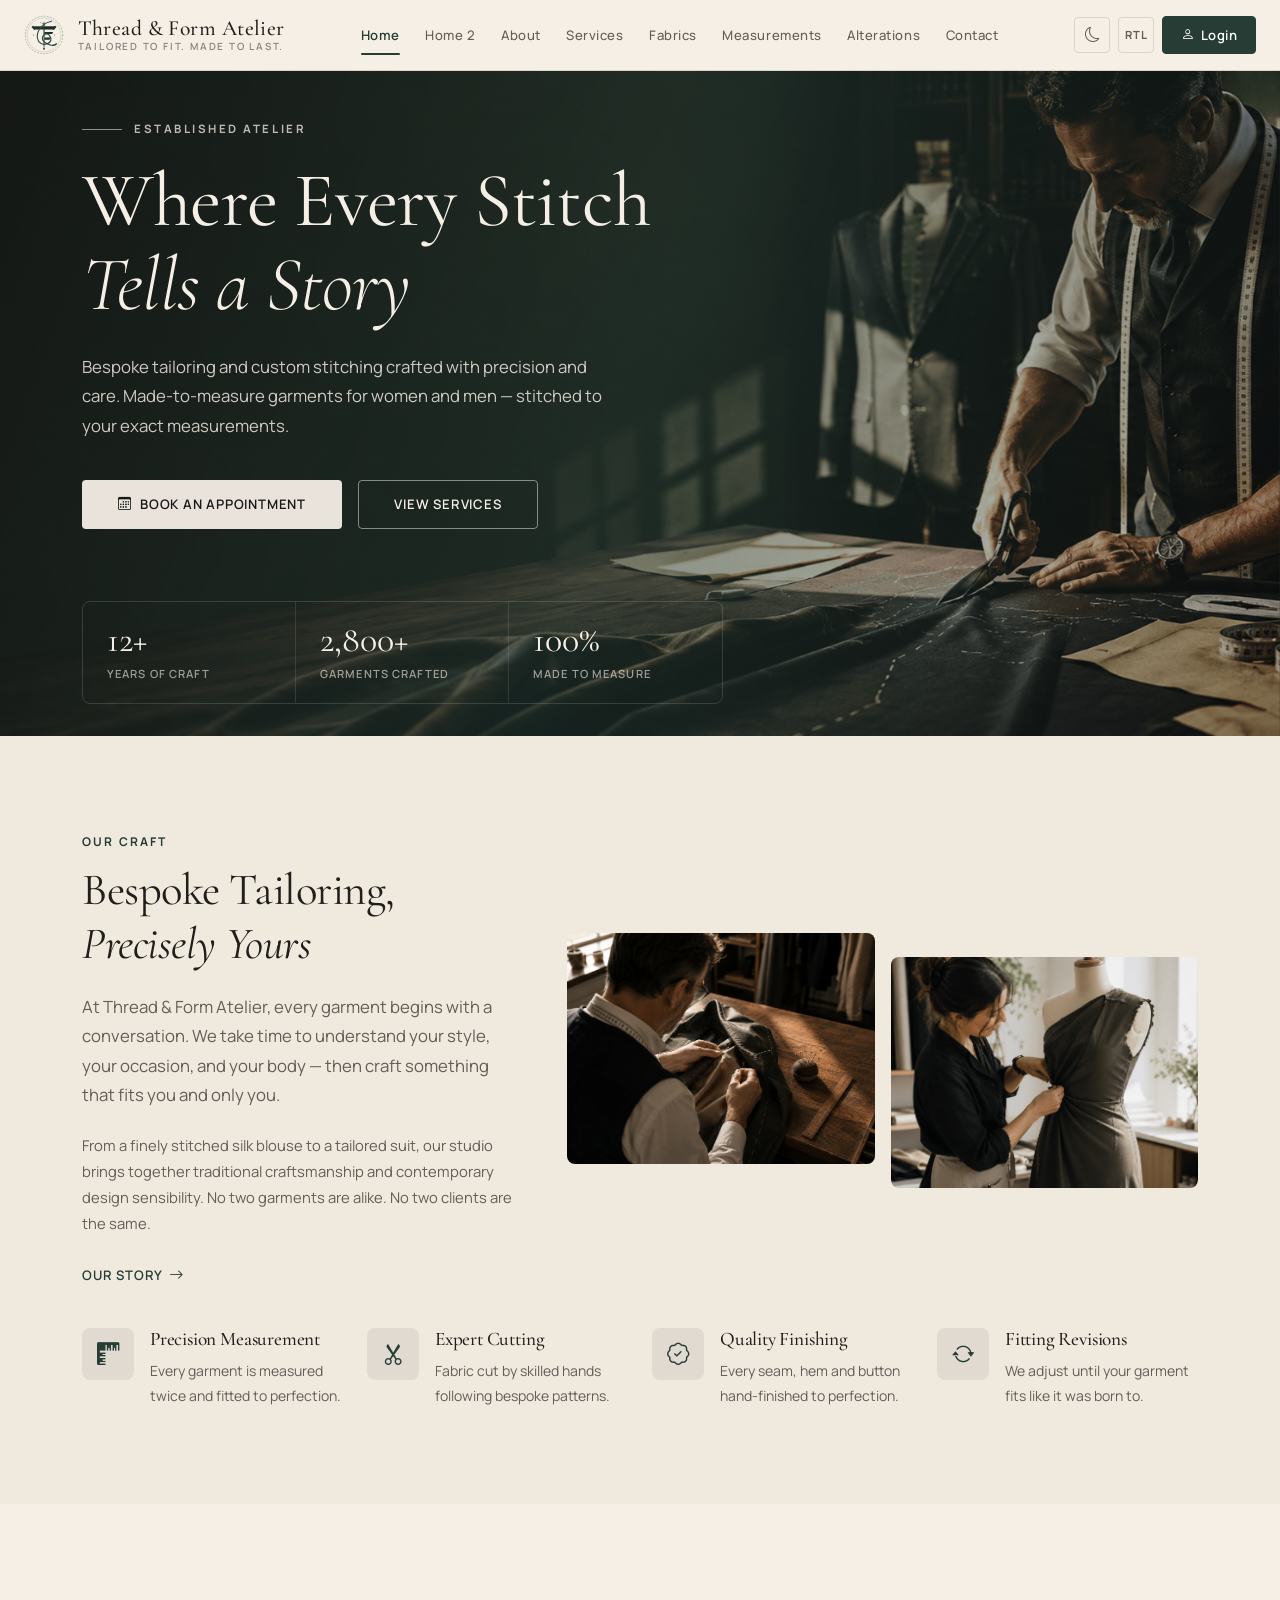
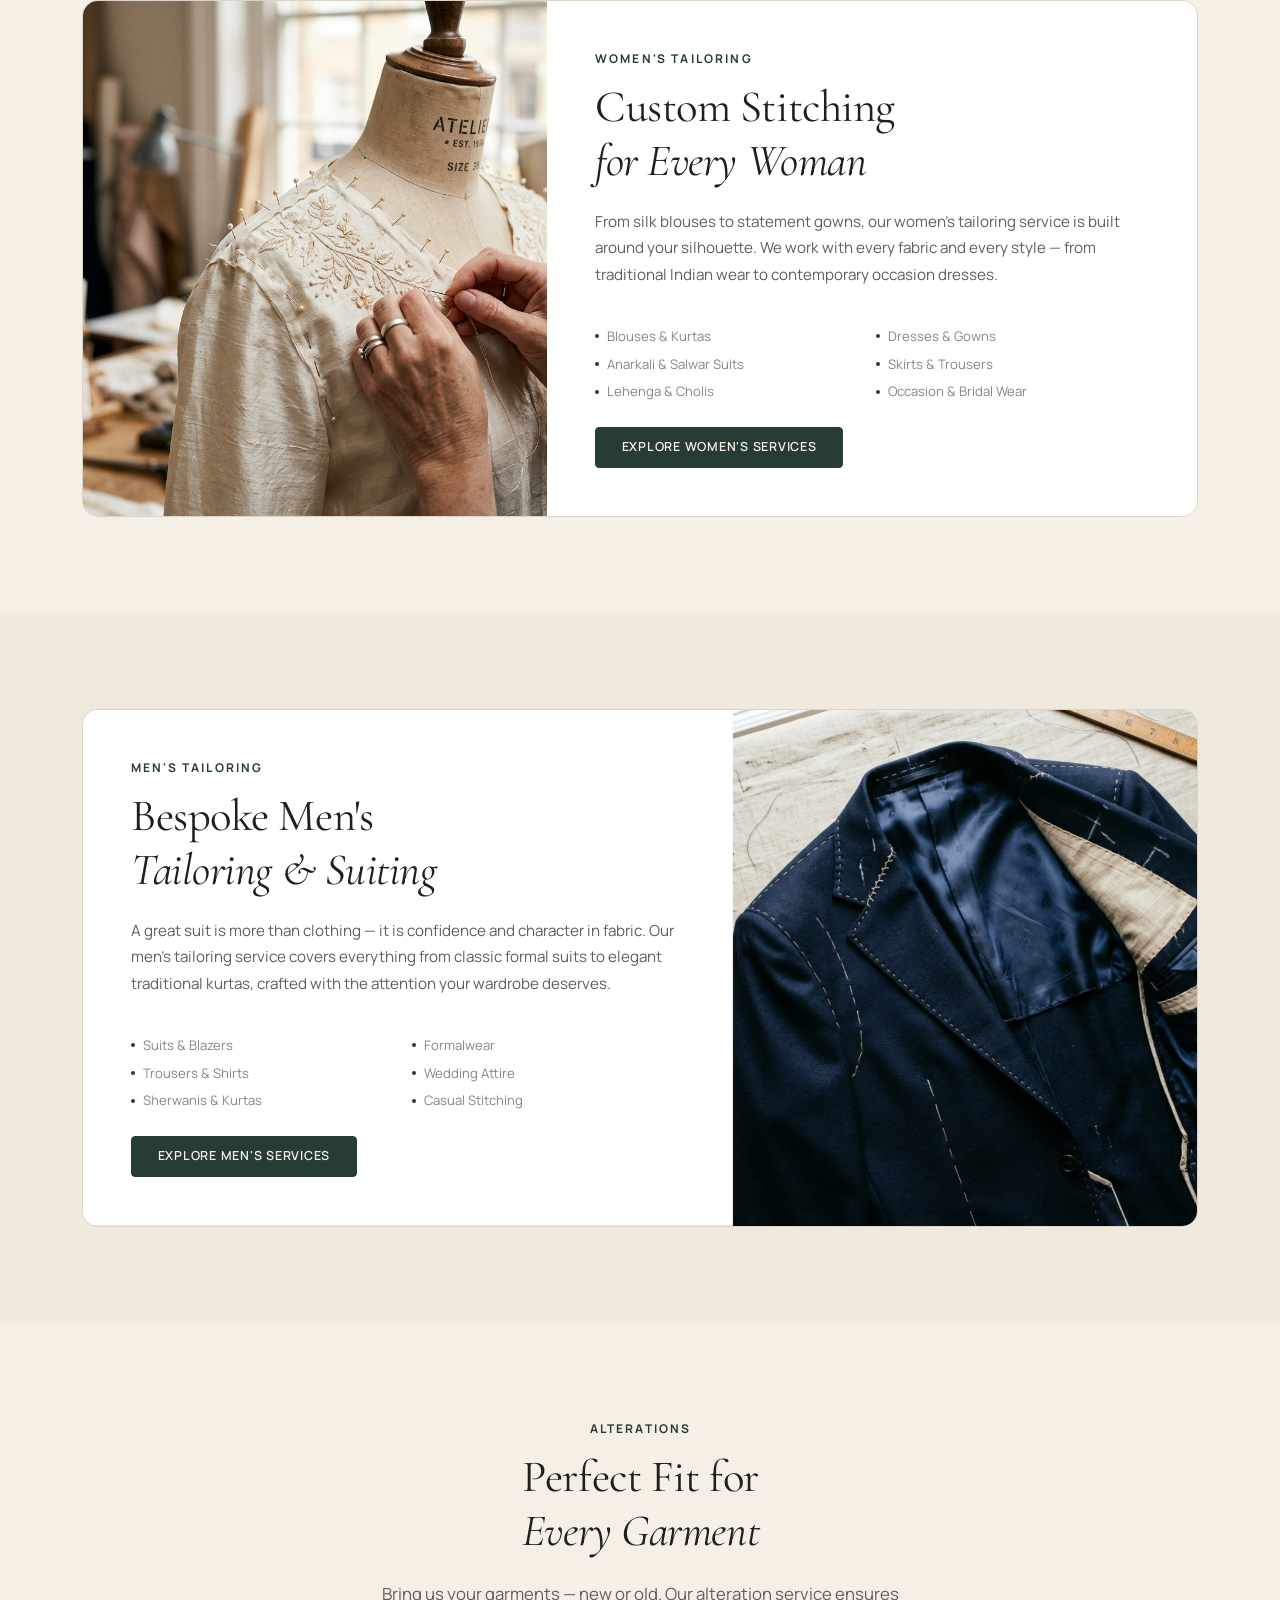
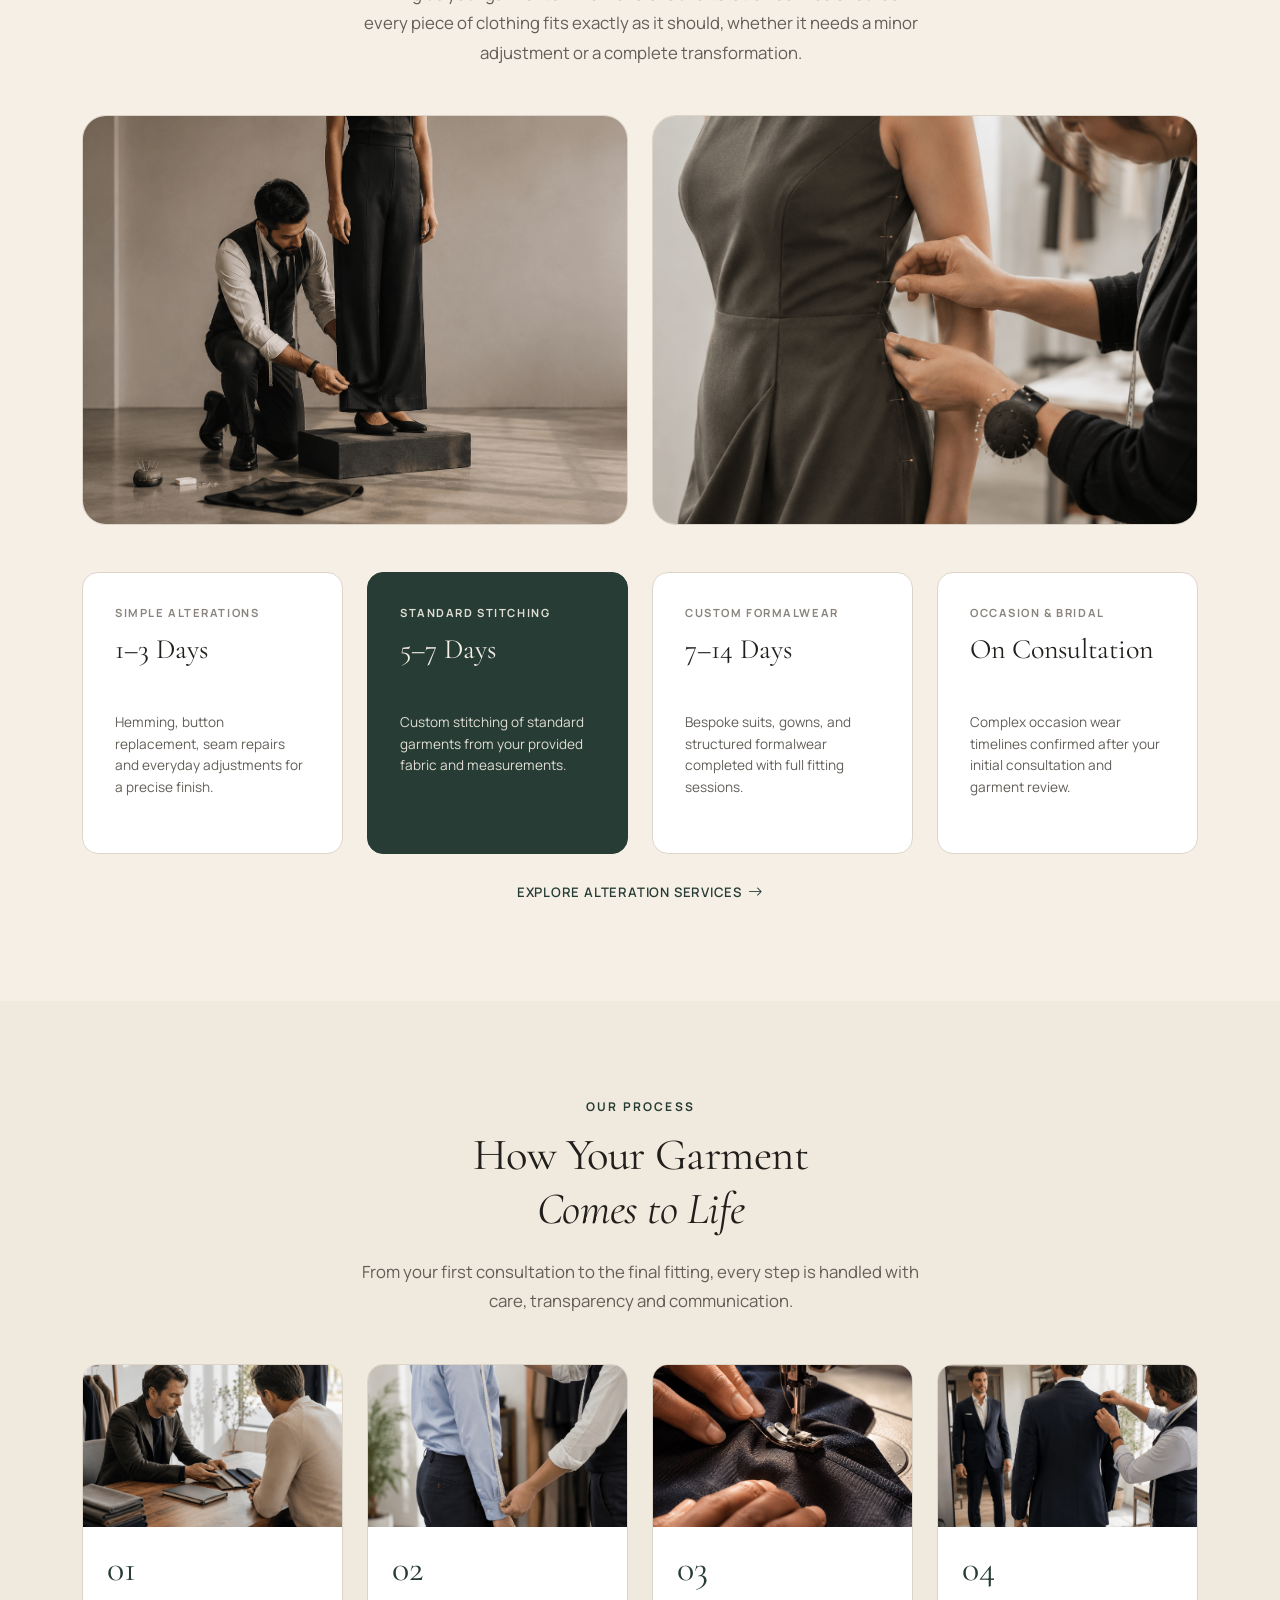
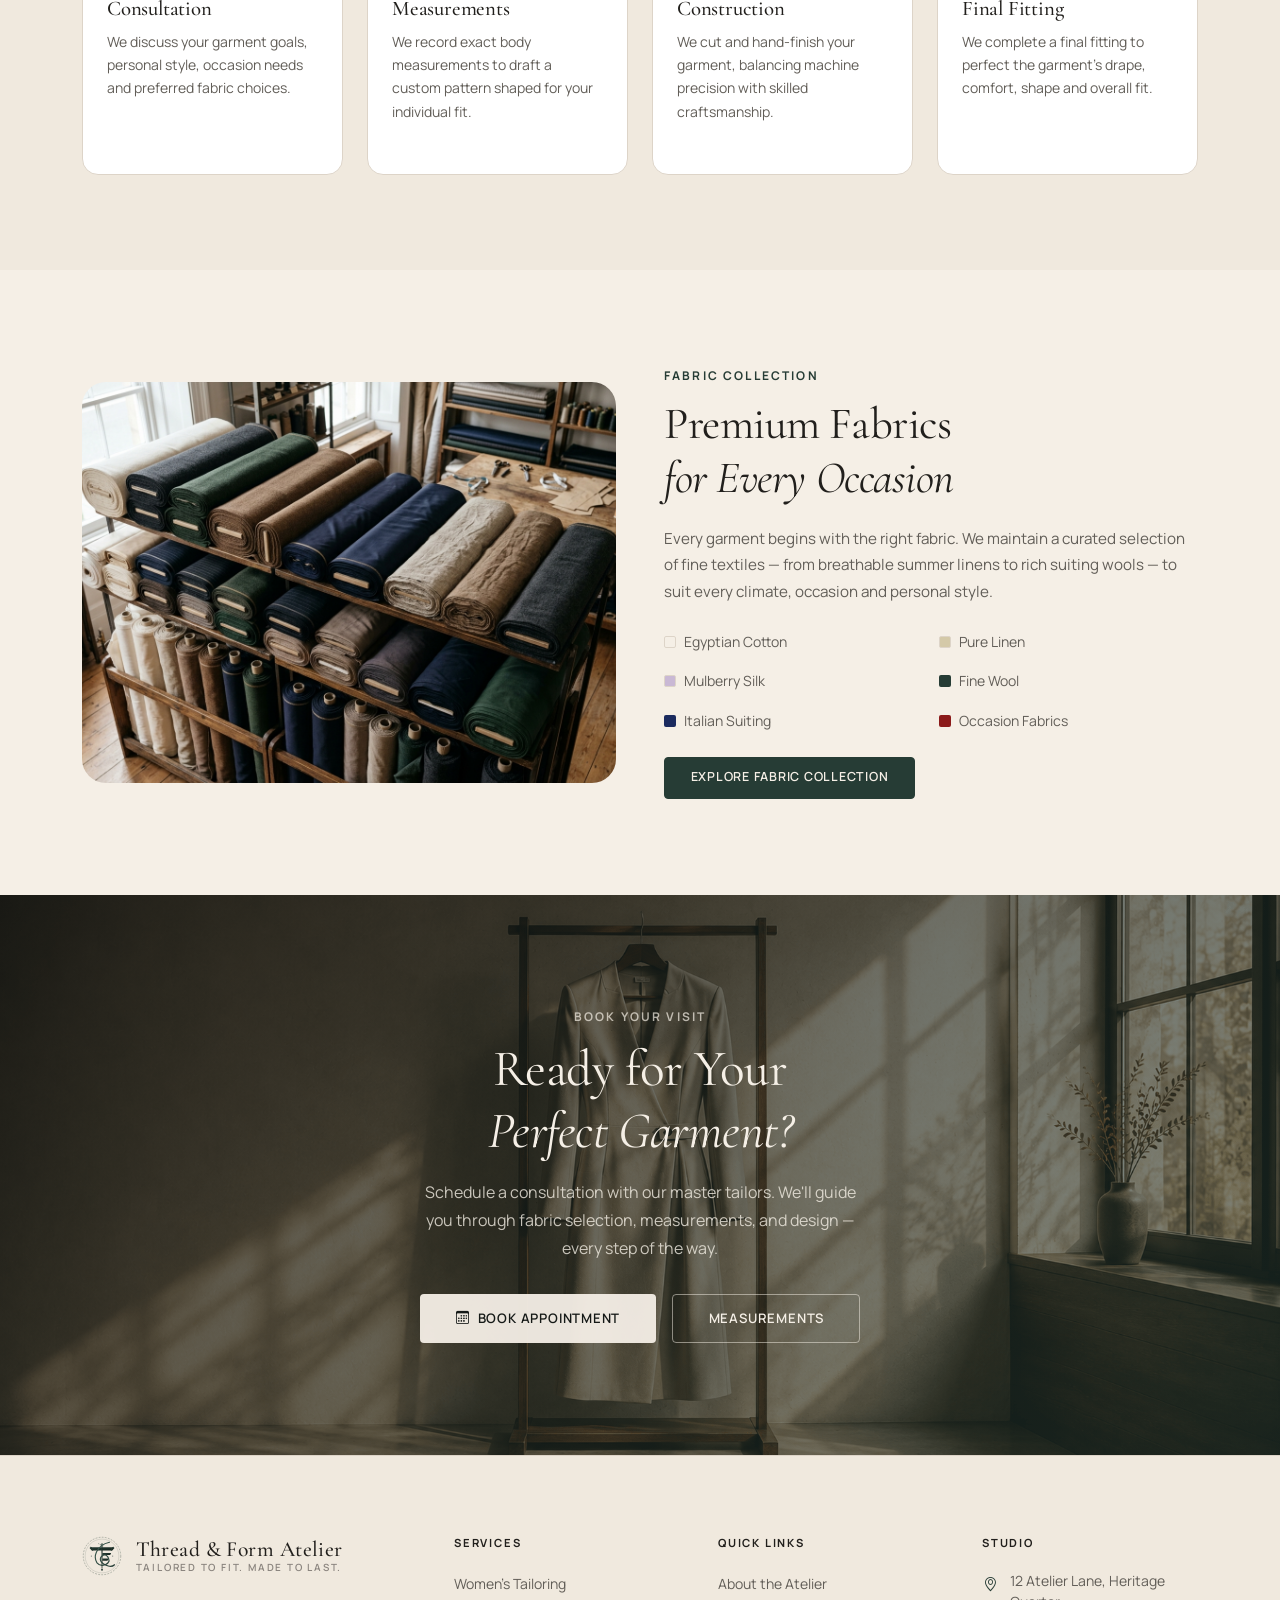
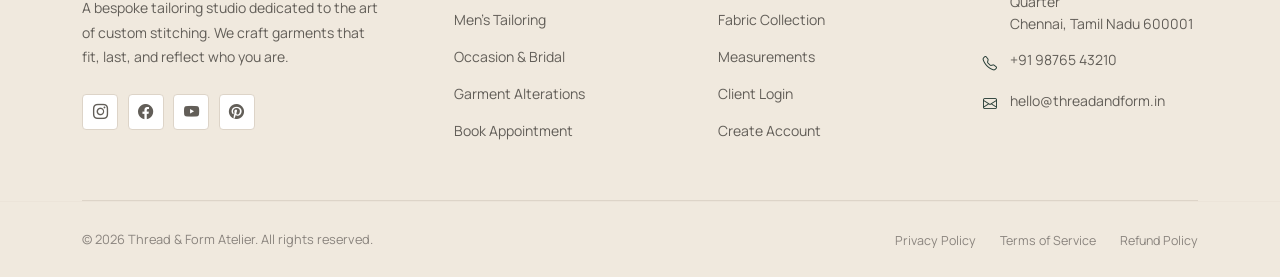
==== commit 1f571850: "changes committed" ====
--- a/index.html
+++ b/index.html
@@ -691,16 +691,6 @@
           <i class="bi bi-envelope footer-studio-icon" aria-hidden="true"></i>
           <p class="footer-studio-text">hello@threadandform.in</p>
         </div>
-        <div class="footer-hours mt-3">
-          <div class="footer-hours-row">
-            <span class="footer-hours-day">Mon – Sat</span>
-            <span class="footer-hours-time">9:30 AM – 7:00 PM</span>
-          </div>
-          <div class="footer-hours-row">
-            <span class="footer-hours-day">Sunday</span>
-            <span class="footer-hours-time">10:00 AM – 4:00 PM</span>
-          </div>
-        </div>
       </div>
 
     </div><!-- /.footer-top -->
--- a/assets/css/buttons.css
+++ b/assets/css/buttons.css
@@ -29,6 +29,12 @@
   user-select: none;
 }
 
+.btn i,
+.btn span,
+.btn svg {
+  color: inherit;
+}
+
 .btn:active {
   transform: translateY(1px);
 }
@@ -98,6 +104,7 @@
 
 [data-theme="dark"] .btn-outline-primary:hover {
   background: #AABBAF;
+  border-color: #AABBAF;
   color: #151917;
 }
 
@@ -115,6 +122,17 @@
   box-shadow: 0 6px 20px rgba(0,0,0,0.25);
 }
 
+[data-theme="dark"] .btn-white {
+  background: rgba(245,239,230,0.95);
+  color: #151917;
+}
+
+[data-theme="dark"] .btn-white:hover {
+  background: #ffffff;
+  color: #151917;
+  box-shadow: 0 6px 20px rgba(0,0,0,0.4);
+}
+
 /* ---- White Outline (on dark/image backgrounds) ---- */
 .btn-outline-white {
   background: transparent;
@@ -126,6 +144,17 @@
   background: rgba(245,239,230,0.12);
   border-color: rgba(245,239,230,0.8);
   color: #F5EFE6;
+}
+
+[data-theme="dark"] .btn-outline-white {
+  color: #F5EFE6;
+  border-color: rgba(245,239,230,0.5);
+}
+
+[data-theme="dark"] .btn-outline-white:hover {
+  background: #F5EFE6;
+  border-color: #F5EFE6;
+  color: #151917;
 }
 
 /* ---- Ghost Button ---- */
@@ -256,6 +285,7 @@
 [data-theme="dark"] .btn-filter:hover {
   border-color: #AABBAF;
   color: #AABBAF;
+  background: rgba(170, 187, 175, 0.08);
 }
 
 [data-theme="dark"] .btn-filter.active {
@@ -263,3 +293,9 @@
   border-color: #AABBAF;
   color: #151917;
 }
+
+[data-theme="dark"] .btn-filter.active:hover {
+  background: #c5d1c5;
+  border-color: #c5d1c5;
+  color: #151917;
+}
--- a/assets/css/forms.css
+++ b/assets/css/forms.css
@@ -335,6 +335,11 @@
   line-height: 1.6;
 }
 
+/* Keep the contact form action visually separate from the notice above it. */
+#contact-submit-btn {
+  margin-top: 1rem;
+}
+
 /* ---- Studio Info Card ---- */
 .studio-info-card {
   background: var(--bg-card);
--- a/assets/css/footer.css
+++ b/assets/css/footer.css
@@ -324,43 +324,21 @@
 }
 
 /* ---- Responsive Footer ---- */
-@media (max-width: 1199.98px) {
+@media (min-width: 992px) and (max-width: 1199.98px) {
   .footer-top {
-    grid-template-columns: 1.5fr 1fr 1fr;
+    grid-template-columns: 1.4fr 1fr 1fr 1.2fr;
     gap: 2rem;
   }
-
-  .footer-nav-list li a,
-  .footer-bottom-links li a {
-    min-height: 44px;
-    display: inline-flex;
-    align-items: center;
-  }
-}
-
-@media (max-width: 991.98px) {
+}
+
+@media (min-width: 768px) and (max-width: 991.98px) {
   .footer-top {
     grid-template-columns: 1fr 1fr;
-    gap: 2rem;
-  }
-
-  .footer-nav-list {
-    gap: 0;
-  }
-
-  .site-footer {
-    padding-top: 3.5rem;
-  }
-}
-
-@media (min-width: 768px) and (max-width: 991.98px) {
-  .footer-nav-list li {
-    line-height: 0;
-  }
-
-  .footer-nav-list li a {
-    min-height: 0;
-    line-height: 1.6;
+    gap: 2.5rem 2rem;
+  }
+
+  .footer-about {
+    max-width: 100%;
   }
 }
 
@@ -382,17 +360,6 @@
     gap: 1rem;
   }
 
-  .footer-nav-list {
-    gap: 0;
-  }
-
-  .footer-nav-list li a,
-  .footer-bottom-links li a {
-    min-height: 44px;
-    display: inline-flex;
-    align-items: center;
-  }
-
   .footer-about {
     max-width: 100%;
   }
--- a/assets/css/rtl.css
+++ b/assets/css/rtl.css
@@ -18,12 +18,15 @@
 /* ---- Brand Group RTL ---- */
 [dir="rtl"] .navbar-brand-group,
 [dir="rtl"] .footer-brand-group,
-[dir="rtl"] .auth-image-content .navbar-brand-group,
-[dir="rtl"] .auth-mobile-brand {
+[dir="rtl"] .auth-image-content .navbar-brand-group {
   display: flex !important;
   flex-direction: row !important;
   align-items: center !important;
   gap: 0.75rem !important;
+}
+
+[dir="rtl"] .auth-mobile-brand {
+  display: none !important;
 }
 
 [dir="rtl"] .brand-text,
--- a/assets/css/tablet.css
+++ b/assets/css/tablet.css
@@ -45,11 +45,17 @@
     grid-template-columns: repeat(2, 1fr);
   }
 
-  main section .btn {
+  main section .btn:only-child {
     display: flex;
     width: max-content;
     max-width: 100%;
     margin-inline: auto;
+  }
+
+  main section .btn {
+    display: inline-flex;
+    width: max-content;
+    max-width: 100%;
   }
 
   main section .btn-link {
@@ -75,8 +81,15 @@
 
   /* Footer */
   .footer-top {
-    grid-template-columns: 1fr 1fr;
+    grid-template-columns: 1.4fr 1fr 1fr 1.2fr;
     gap: 2rem;
+  }
+
+  @media (max-width: 991.98px) {
+    .footer-top {
+      grid-template-columns: 1fr 1fr;
+      gap: 2.5rem 2rem;
+    }
   }
 
   /* Split sections */
@@ -358,9 +371,35 @@
     margin-right: auto !important;
   }
 
+  /* ---- CTA & Banner Button Groups (768px – 1024px) ---- */
+  .hero-cta-group,
+  .cta-buttons,
+  .cta-section .d-flex,
+  .d-flex:has(> .btn + .btn),
+  .d-flex.justify-content-center {
+    display: flex !important;
+    flex-direction: row !important;
+    justify-content: center !important;
+    align-items: center !important;
+    gap: 1rem !important;
+    flex-wrap: wrap !important;
+    margin-left: auto !important;
+    margin-right: auto !important;
+    width: 100% !important;
+  }
+
+  .hero-cta-group .btn,
+  .cta-buttons .btn,
+  .cta-section .d-flex .btn,
+  .d-flex:has(> .btn + .btn) .btn,
+  .d-flex.justify-content-center .btn {
+    margin-left: 0 !important;
+    margin-right: 0 !important;
+    margin-inline: 0 !important;
+  }
+
   /* ---- Single Section Button Centering (768px – 1024px) ---- */
   section .d-flex:has(> .btn:only-child),
-  section .d-flex.justify-content-center,
   .section-footer,
   .section-cta {
     display: flex !important;
@@ -374,7 +413,6 @@
   section .btn:only-child,
   #fabrics-explore-btn,
   #h2-measure-guide-btn,
-  #svc-cta-measure-btn,
   #alt-measure-btn {
     display: flex !important;
     margin-left: auto !important;
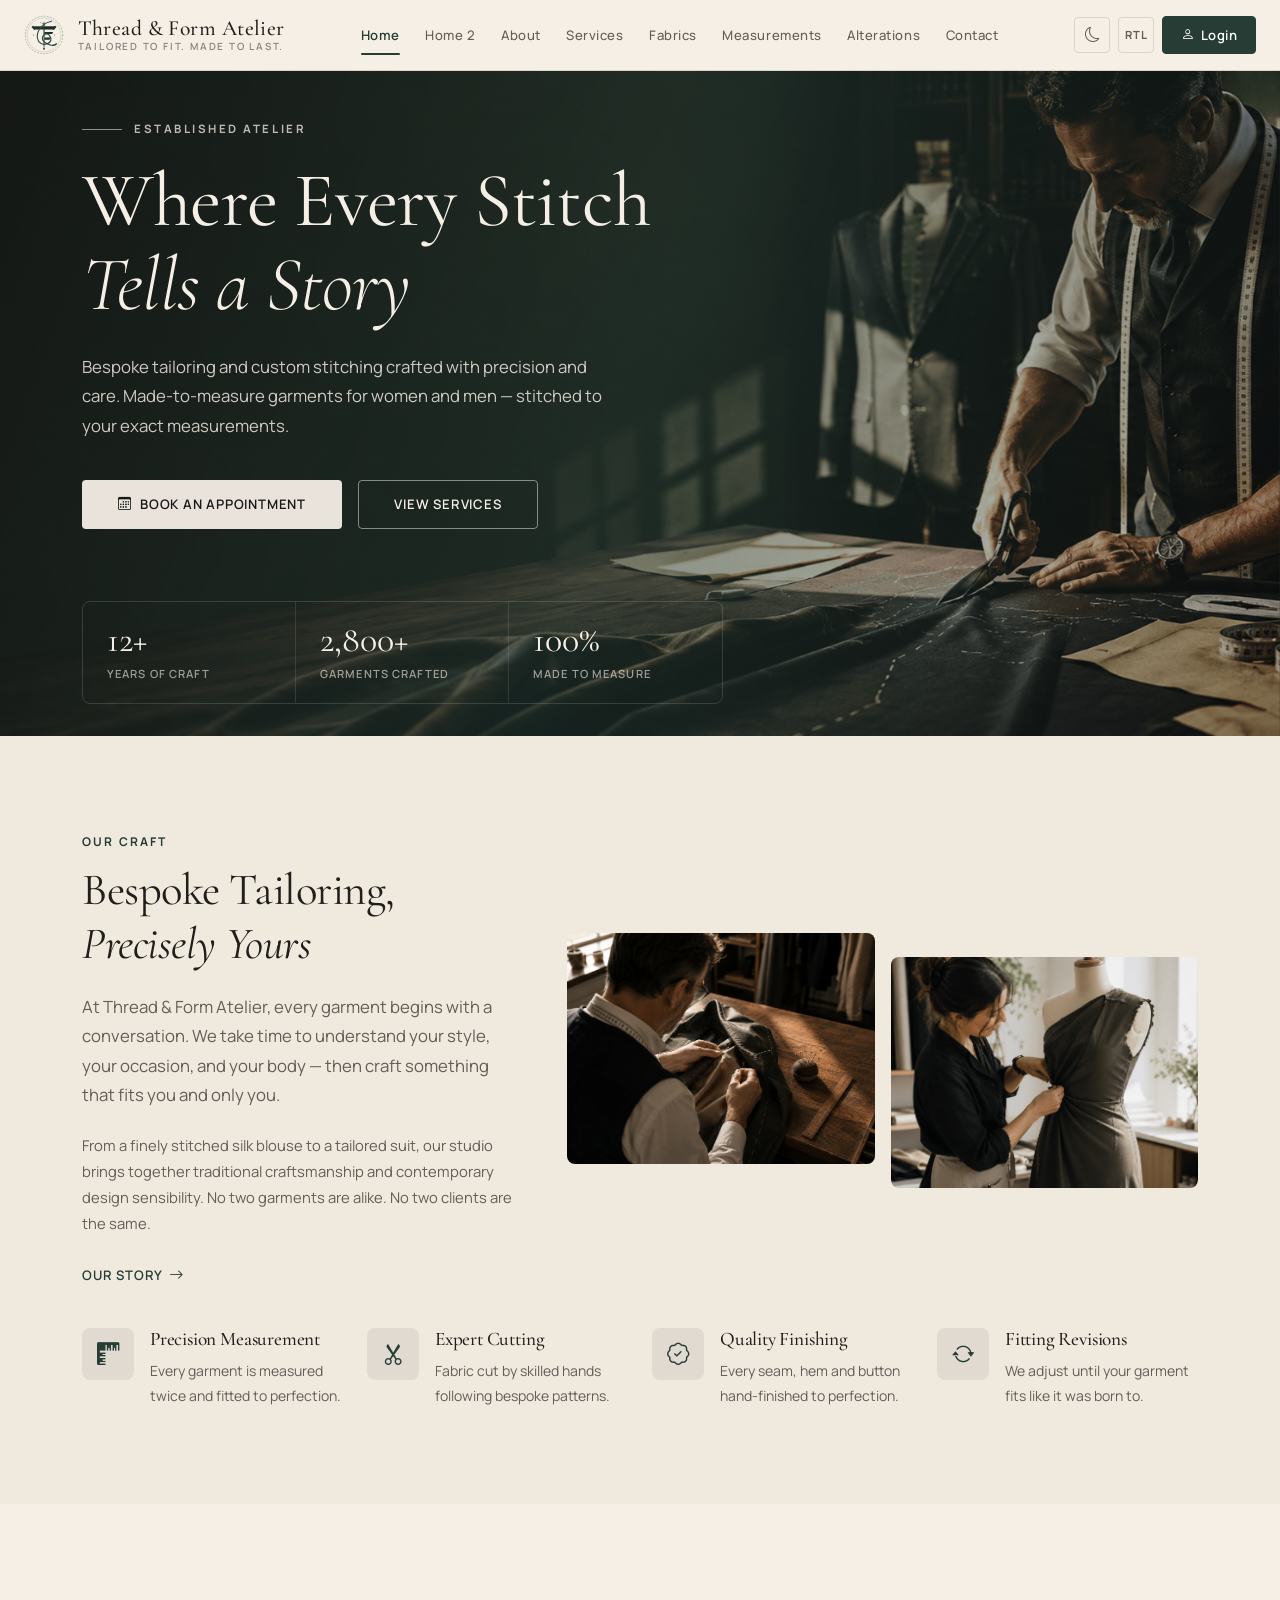
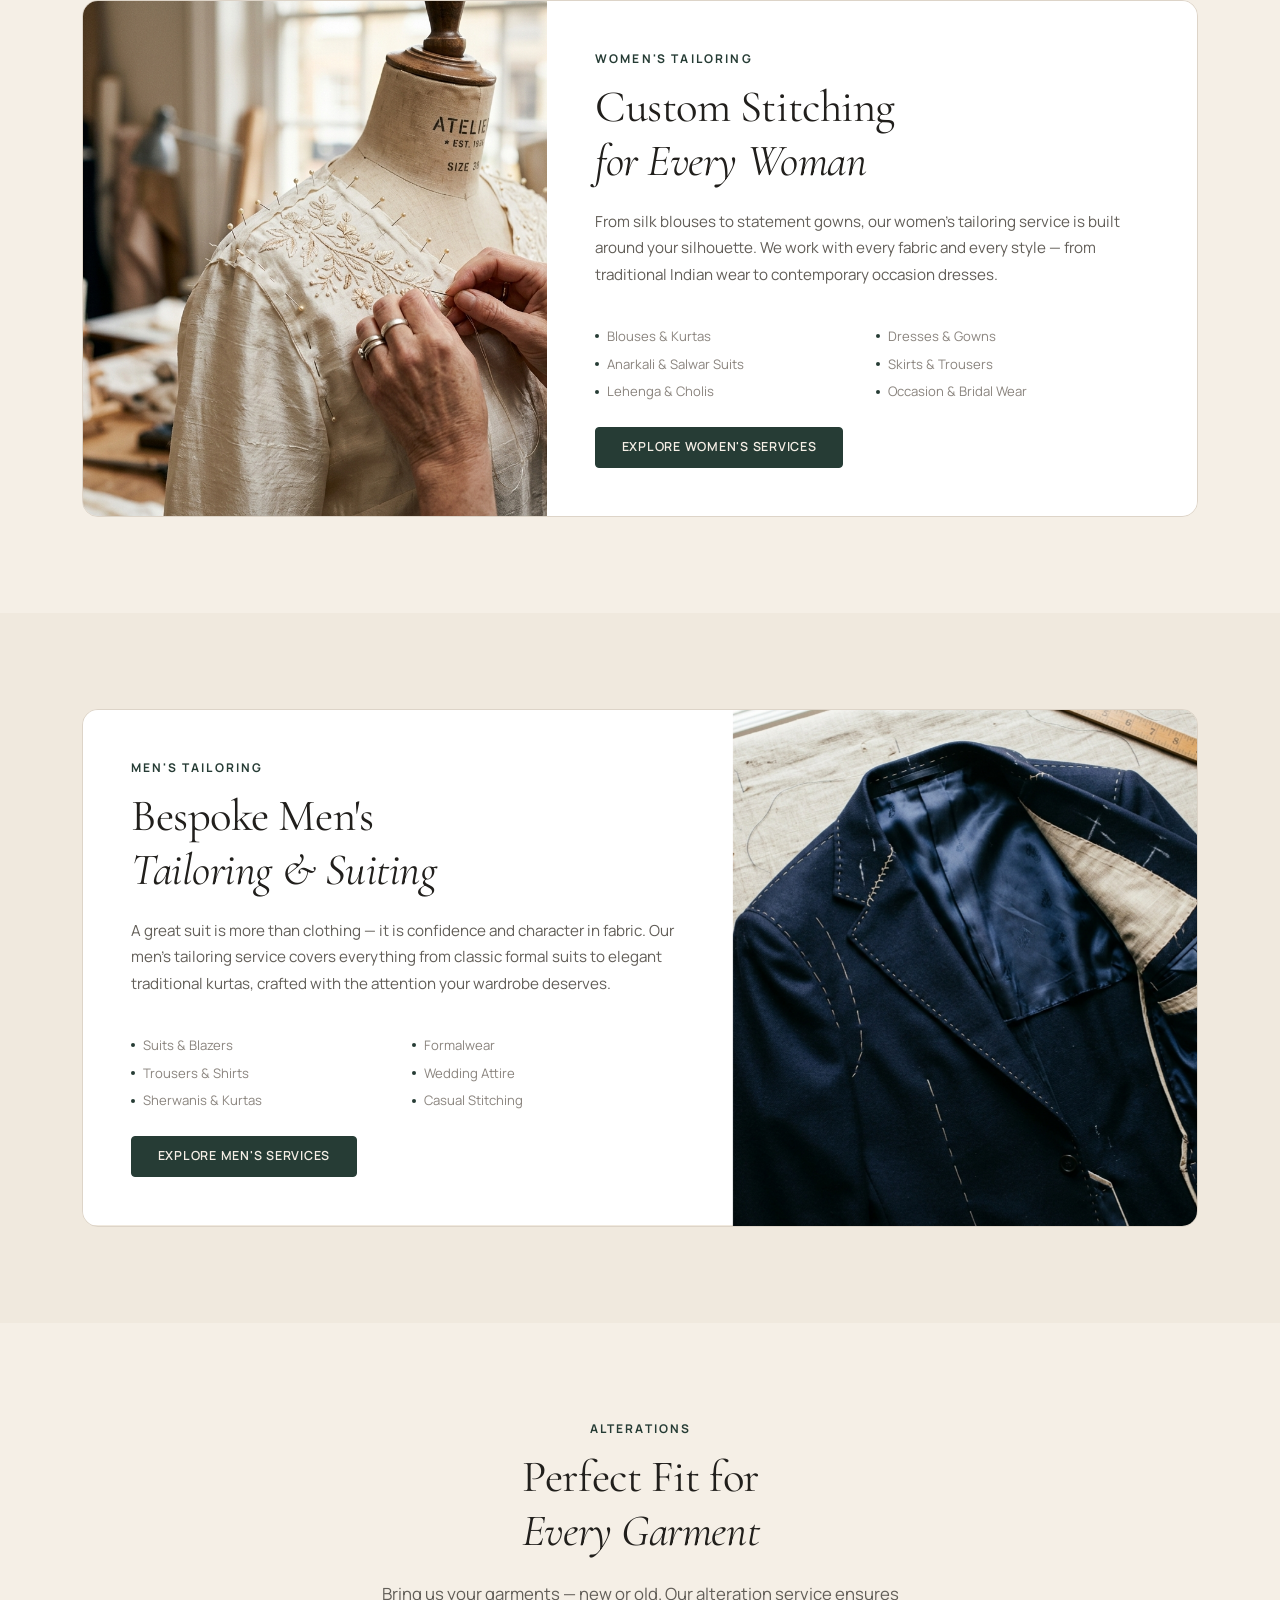
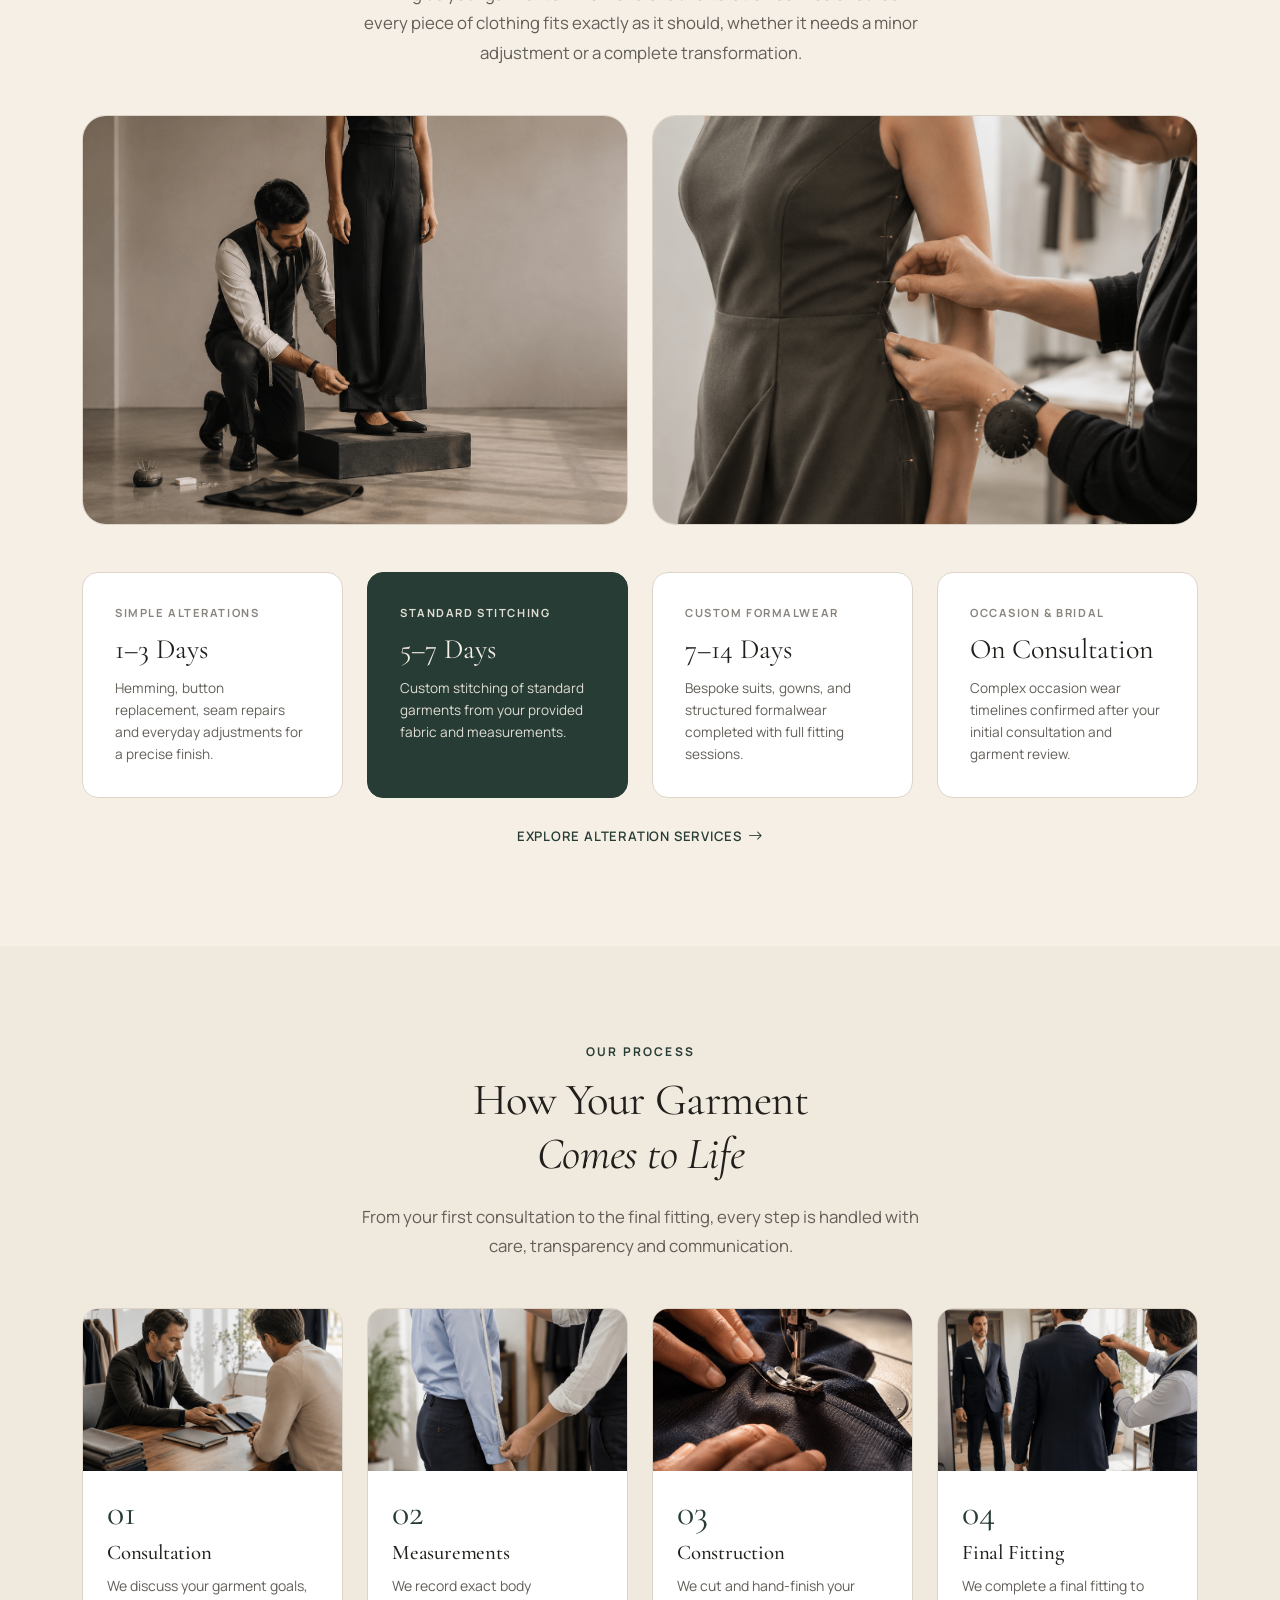
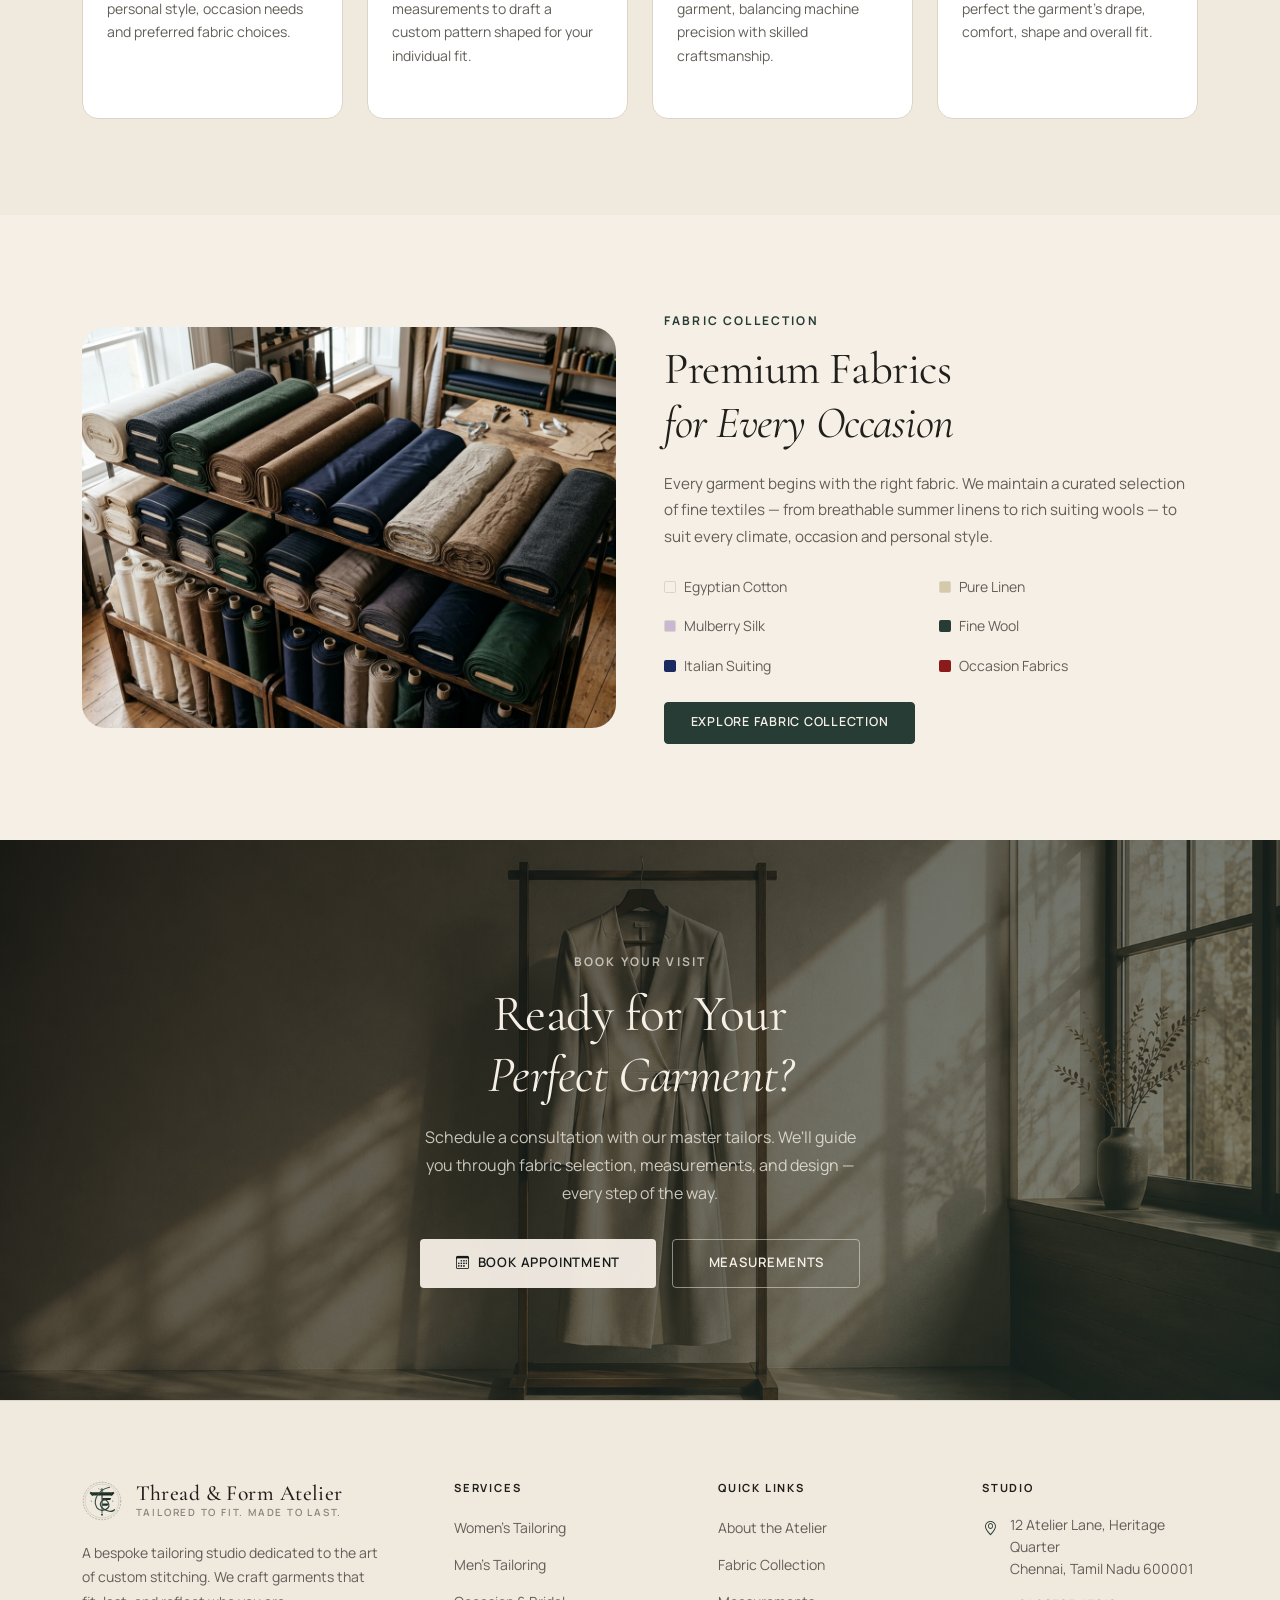
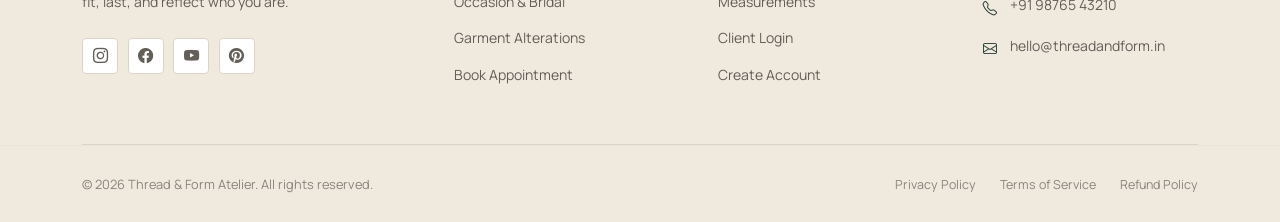
==== commit 7916c777: "bug fixed" ====
--- a/index.html
+++ b/index.html
@@ -3,6 +3,7 @@
 <head>
   <meta charset="UTF-8" />
   <meta name="viewport" content="width=device-width, initial-scale=1.0" />
+  <link rel="icon" type="image/svg+xml" href="assets/images/common/logo.svg" />
   <meta name="description" content="Thread &amp; Form Atelier — Bespoke tailoring studio specializing in custom stitching, alterations, and made-to-measure clothing for men and women. Tailored to Fit. Made to Last." />
   <title>Thread &amp; Form Atelier | Bespoke Tailoring Studio</title>
 
--- a/assets/css/cards.css
+++ b/assets/css/cards.css
@@ -322,7 +322,6 @@
   color: var(--color-heading);
   font-weight: 400;
   line-height: 1.2;
-  min-height: 2.4em;
 }
 
 .turnaround-time > span {
@@ -334,7 +333,6 @@
   color: var(--color-body);
   line-height: 1.6;
   margin-bottom: 0;
-  min-height: 8em;
 }
 
 /* ---- Process Step Card ---- */
